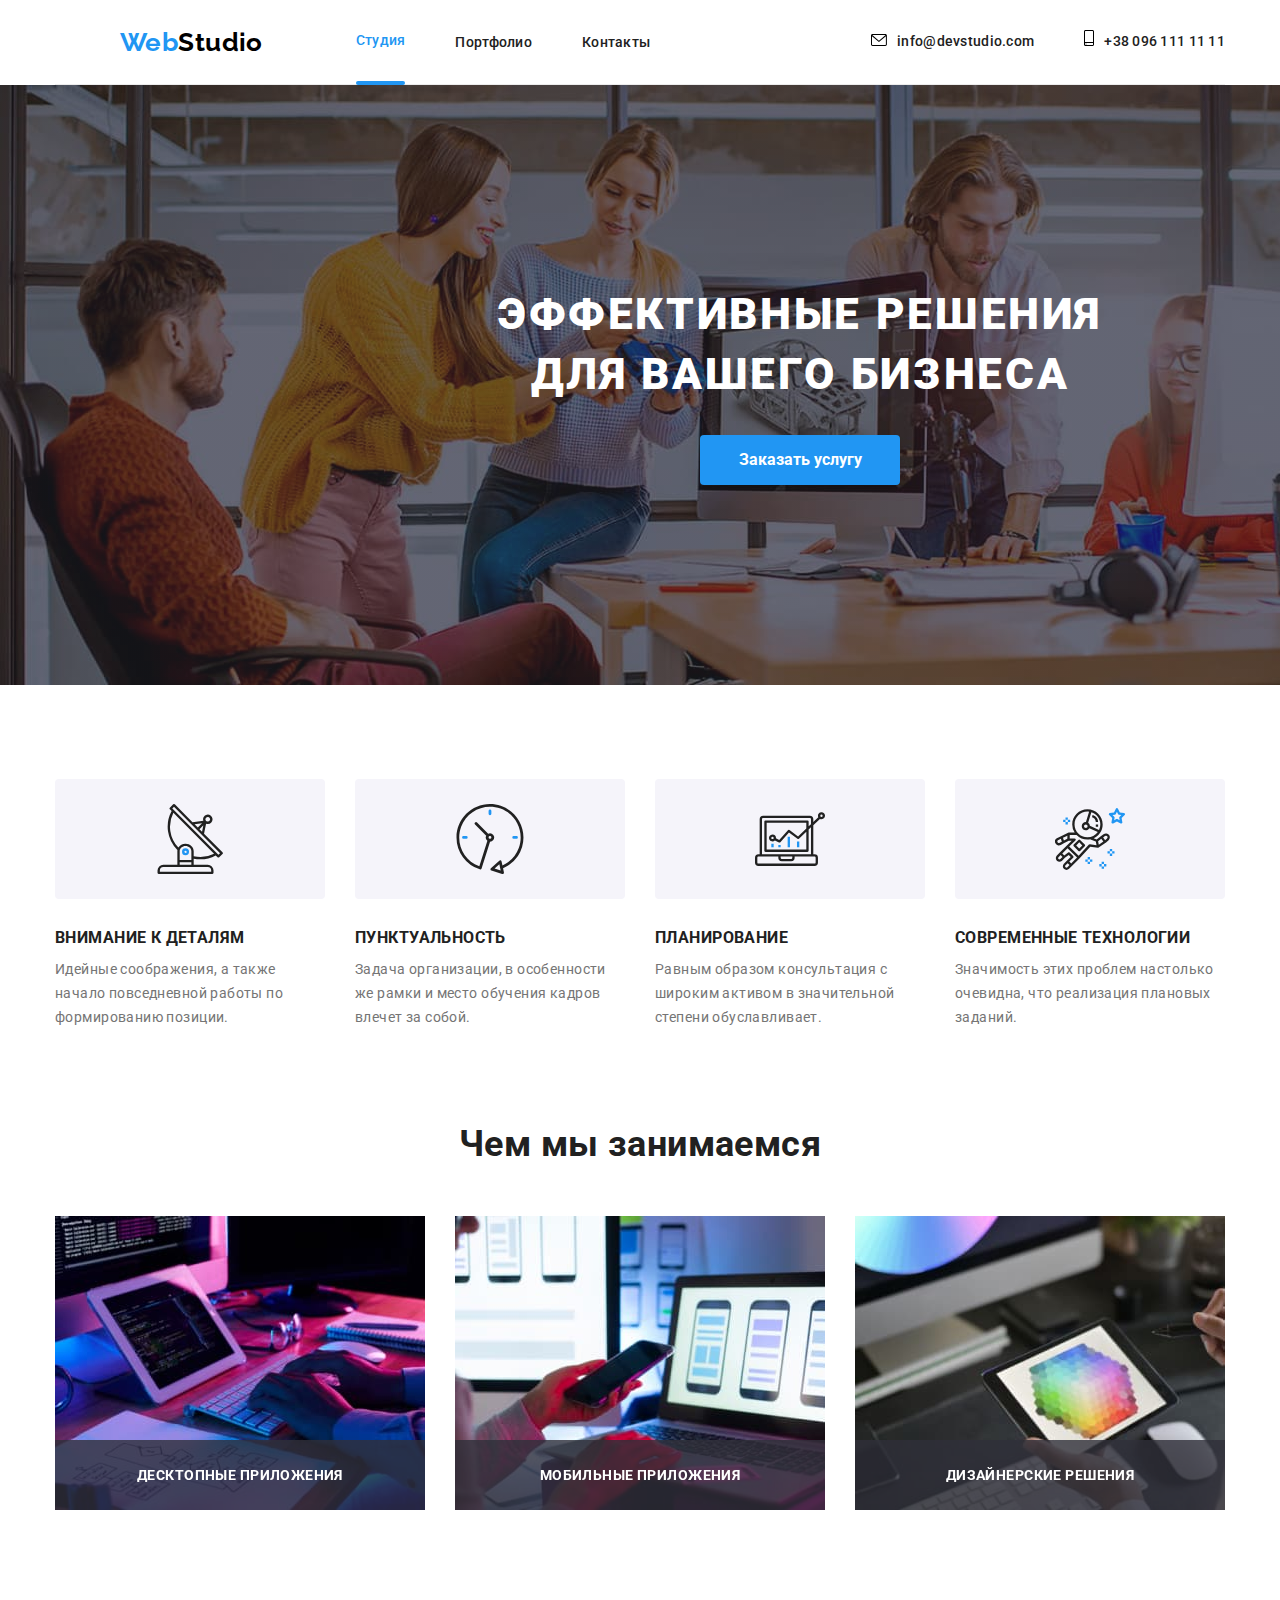
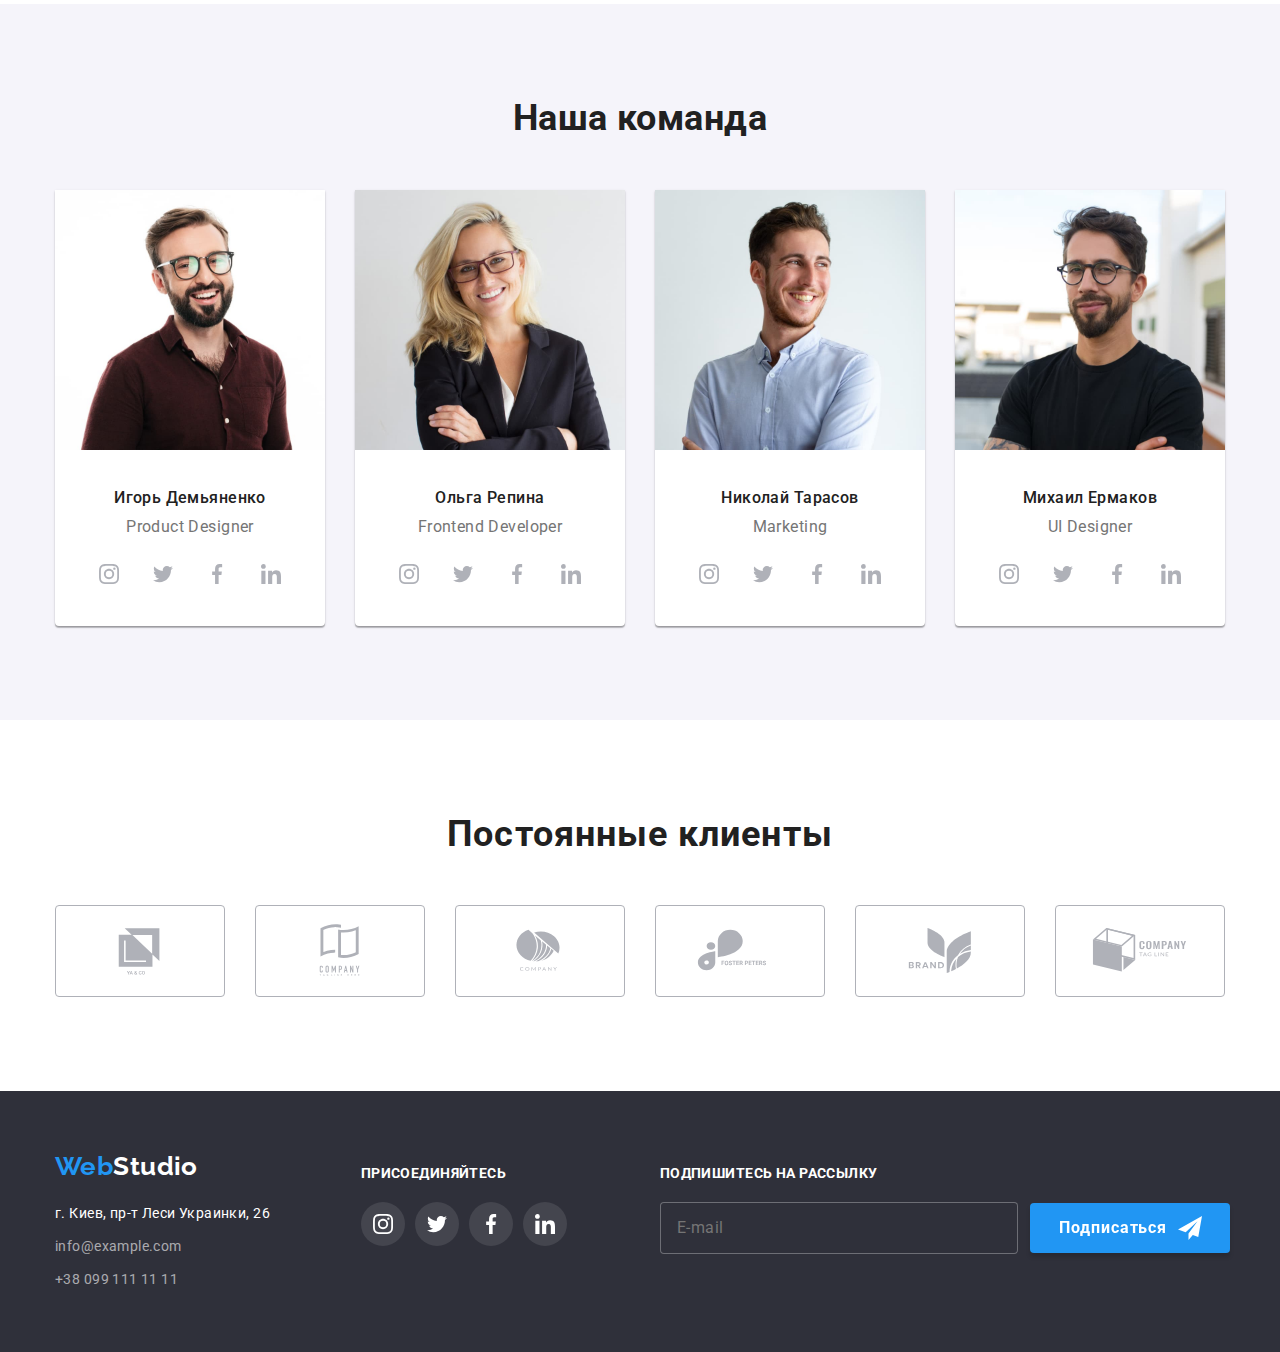
==== index.html @ 34d5913c "add BEM" ====
<!DOCTYPE html>
<html lang="en">
<head>
    <meta charset="UTF-8">
    <meta http-equiv="X-UA-Compatible" content="IE=edge">
    <meta name="viewport" content="width=device-width, initial-scale=1.0">
    <title>Studio</title>
    <link href="https://fonts.googleapis.com/css2?family=Raleway:wght@700&family=Roboto:wght@500;700;900&display=swap"
        rel="stylesheet">
    <link rel="stylesheet" href="./css/modern-normalize.css">
    <link rel="stylesheet" href="./css/styles.css">
</head>
<body class="page">
    <header>
        <div class="container">
            <div class="container__header-box">
                <nav class="container__nav-header">
                    <ul class="container__nav-list list">
                        <li class="container__list-item">
                            <a class="logo link" href="#">
                                <span class="logo__basic-color">Web</span><span class="logo__color-basic-studio">Studio</span></a>
                        </li>
                        <li class="container__list-item ">
                            <a class="link container__nav-link container__nav-link--active" href="./index.html">Студия</a>
                        </li>
                        <li class="container__list-item">
                            <a class="container__nav-link link" href="./portfolio.html">Портфолио</a>
                        </li>
                        <li class="container__list-item">
                            <a class="container__nav-link link" href="#">Контакты</a>
                        </li>
                    </ul>
                </nav>
                <ul class="container__connection-list list">
                    <li class="container__connection-item">
                        <a class="container__connection-link link" href="mailto:info@devstudio.com">
                            <svg width="16" height="12" class="container__icon-mail">
                        <use href="./images/icons.svg#icon-envelope"></use>
                    </svg>info@devstudio.com</a>
                    </li>
                    <li class="container__connection-item"> 
                        <a class="container__connection-link link" href="tel:+380961111111">
                            <svg width="10" height="16" class="container__icon-phone">
                        <use href="./images/icons.svg#icon-smartphone"></use>
                        </svg>+38 096 111 11 11</a>
                    </li>
                </ul>
            </div>
        </div>
    </header>
    <main>
        <div class="container hero-container">
            <h1 class="hero-container__title">Эффективные решения<br>для вашего бизнеса</h1>
            <button class="hero-container__button" type="button" data-modal-open>Заказать услугу</button>
            <div class="hero-container__backdrop hero-container__backdrop--is-hidden" data-modal>
                <div class="modal">
                    <button class="modal__close" data-modal-close>
                        <svg class="modal__icon" width="11" height="11">
                            <use href="./images/icons.svg#icon-close-black"></use>
                        </svg>
                    </button>
                    <p class="modal__title">Оставьте свои данные, мы вам перезвоним</p>
                    <div class="modal-container">
                        <label class="modal-container__field"> Имя
                        <input class="modal-container__form" type="text" name="name">
                         <svg class="modal-container__icon" width="18" height="18">
                            <use href="./images/icons.svg#icon-person-black"></use>
                        </svg>
                    </label>
                    </div>
                    <div class="modal-container">
                        <label class="modal-container__field">Телефон
                        <input class="modal-container__form" type="tel" name="tel">
                        <svg class="modal-container__icon" width="18" height="18">
                            <use href="./images/icons.svg#icon-phone-black"></use>
                        </svg>
                    </label>
                    </div>
                    <div class="modal-container">
                        <label class="modal-container__field">Почта
                        <input class="modal-container__form" type="email" name="mail">
                        <svg class="modal-container__icon" width="18" height="18">
                            <use href="./images/icons.svg#icon-email-black"></use>
                        </svg>
                    </label>
                    </div>
                    <div class="modal-container">
                        <label class="modal-container__field">Комментарии
                        <textarea class="modal-container__comments" name="comments" placeholder="Введите текст"></textarea>
                    </label>
                    </div>
                    <div class="modal-container">
                    <label class="modal-container__field modal-container__checkbox">
                        <input class="modal-container__field--check visually-hidden" type="checkbox" name="checkbox">Соглашаюсь с рассылкой и принимаю<a href="#" class="modal-container__form-link"> Условия договора</a>
                        <span class="modal-container__checkbox-icon"></span>
                    </label>
                    </div>
                    <label>
                        <button class="modal-submit" type="submit">Отправить</button>
                    </label>
                </div> 
            </div>
        </div>
        <section class="instruments section"> 
            <div class="container">
                <h2 hidden>Заголовок</h2>
                <ul class="instruments__list list">
                    <li class="instruments__item instruments-list">
                        <div class="icon-container">
                            <svg width="70" height="70" class="instruments__icon">
                                <use href="./images/icons.svg#icon-antenna"></use>
                            </svg>
                        </div>
                        <h3 class="instruments__title">Внимание к деталям</h3>
                        <p class="instruments__text">Идейные соображения, а также начало повседневной работы по формированию
                            позиции.</p>
                    </li>
                    <li class="instruments__item instruments-list">
                        <div class="icon-container">
                            <svg width="70" height="70" class="instruments__icon">
                                <use href="./images/icons.svg#icon-clock"></use>
                            </svg>
                        </div>
                        <h3 class="instruments__title">Пунктуальность</h3>
                        <p class="instruments__text">Задача организации, в особенности же рамки и место обучения кадров влечет за
                            собой.</p>
                    </li>
                    <li class="instruments__item instruments-list">
                        <div class="icon-container">
                            <svg width="70" height="70" class="instruments__icon">
                                <use href="./images/icons.svg#icon-diagram"></use>
                            </svg>
                        </div>
                        <h3 class="instruments__title">Планирование</h3>
                        <p class="instruments__text">Равным образом консультация с широким активом в значительной степени
                            обуславливает.</p>
                    </li>
                    <li class="instruments__item instruments-list">
                        <div class="icon-container">
                            <svg width="70" height="70" class="instruments__icon">
                                <use href="./images/icons.svg#icon-astronaut"></use>
                            </svg>
                        </div>
                        <h3 class="instruments__title">Современные технологии</h3>
                        <p class="instruments__text">Значимость этих проблем настолько очевидна, что реализация плановых заданий.
                        </p>
                    </li>
                </ul>
            </div>
        </section>
        <section class="section-work section">
            <div class="container">
                <h2 class="work__title">Чем мы занимаемся</h2>
                <ul class="work__list list">
                    <li class="work__item">
                        <div class="work__thumb">
                            <img class="work__list-img" src="./images/img1.jpg" alt="пишем код" width="370">
                            <h3 class="work__title-thumb">Десктопные приложения</h3>
                        </div>
                    </li>
                    <li class="work__item">
                        <div class="work__thumb">
                        <img class="work__list-img" src="./images/img2.jpg" alt="разрабатываем мобильные приложения" width="370">
                        <h3 class="work__title-thumb">Мобильные приложения</h3>
                        </div>
                    </li>
                    <li class="work__item">
                        <div class="work__thumb">
                        <img class="work__list-img" src="./images/img3.jpg" alt="делаем оформление сайтов и мобильных приложений" width="370">
                        <h3 class="work__title-thumb">Дизайнерские решения</h3>
                        </div>
                    </li>
                </ul>
            </div>
        </section>
        <section class="section-team section">
            <div class="container">
                <h2 class="section-team__title">Наша команда</h2>
                <ul class="section-team__list list">
                    <li class="section-team__item">
                        <img src="./images/igor.jpg" alt="Игорь Демьяненко" width="270">
                        <h3 class="section-team__name">Игорь Демьяненко</h3>
                        <p class="section-team__profession">Product Designer</p>
                        <ul class="social-list list">
                           <li class="social-list__link">
                                <a href="#" class="social-list__icon link" aria-label="Instagram">
                                    <svg class="social-list__logo" width="20" height="20"> 
                                        <use href="images/icons.svg#icon-instagram"></use>
                                    </svg>
                                </a>
                            </li>
                           <li class="social-list__link">
                                <a href="#" class="social-list__icon link link" aria-label="Twitter">
                                    <svg class="social-list__logo" width="20" height="20">
                                        <use href="images/icons.svg#icon-twitter"></use>
                                    </svg>
                            </a>
                            </li>
                           <li class="social-list__link">
                                <a href="#" class="social-list__icon link" aria-label="Facebook">
                                    <svg class="social-list__logo" width="20" height="20">
                                        <use href="images/icons.svg#icon-facebook"></use>
                                    </svg>
                                </a>
                            </li>
                           <li class="social-list__link">
                                <a href="#" class="social-list__icon link" aria-label="Linkedin">
                                    <svg class="social-list__logo" width="20" height="20">
                                        <use href="images/icons.svg#icon-linkedin"></use>
                                    </svg>
                                </a>
                            </li>
                       </ul>
                      
                    </li>
                    <li class="section-team__item">
                        <img src="./images/olga.jpg" alt="Ольга Репина" width="270">
                        <h3 class="section-team__name">Ольга Репина</h3>
                        <p class="section-team__profession">Frontend Developer</p>
                        <ul class="social-list list">
                           <li class="social-list__link">
                                <a href="#" class="social-list__icon link" aria-label="Instagram">
                                    <svg class="social-list__logo" width="20" height="20"> 
                                        <use href="images/icons.svg#icon-instagram"></use>
                                    </svg>
                                </a>
                            </li>
                           <li class="social-list__link">
                                <a href="#" class="social-list__icon link" aria-label="Twitter">
                                    <svg class="social-list__logo" width="20" height="20">
                                        <use href="images/icons.svg#icon-twitter"></use>
                                    </svg>
                                </a>
                            </li>
                           <li class="social-list__link">
                                <a href="#" class="social-list__icon link" aria-label="Facebook">
                                    <svg class="social-list__logo" width="20" height="20">
                                        <use href="images/icons.svg#icon-facebook"></use>
                                    </svg>
                                </a>
                            </li>
                           <li class="social-list__link">
                                <a href="#" class="social-list__icon link" aria-label="Linkedin">
                                    <svg class="social-list__logo" width="20" height="20">
                                        <use href="images/icons.svg#icon-linkedin"></use>
                                    </svg>
                                </a>
                            </li>
                       </ul>
                    </li>
                    <li class="section-team__item">
                        <img src="./images/nikolay.jpg" alt="Николай Тарасов" width="270">
                        <h3 class="section-team__name">Николай Тарасов</h3>
                        <p class="section-team__profession">Marketing</p>
                        <ul class="social-list list">
                           <li class="social-list__link">
                                <a href="#" class="social-list__icon link" aria-label="Instagram">
                                    <svg class="social-list__logo" width="20" height="20"> 
                                        <use href="images/icons.svg#icon-instagram"></use>
                                    </svg>
                                </a>
                            </li>
                           <li class="social-list__link">
                                <a href="#" class="social-list__icon link" aria-label="Twitter">
                                    <svg class="social-list__logo" width="20" height="20">
                                        <use href="images/icons.svg#icon-twitter"></use>
                                    </svg>
                                </a>
                            </li>
                           <li class="social-list__link">
                                <a href="#" class="social-list__icon link" aria-label="Facebook">
                                    <svg class="social-list__logo" width="20" height="20">
                                        <use href="images/icons.svg#icon-facebook"></use>
                                    </svg>
                                </a>
                            </li>
                           <li class="social-list__link">
                                <a href="#" class="social-list__icon link" aria-label="Linkedin">
                                    <svg class="social-list__logo" width="20" height="20">
                                        <use href="images/icons.svg#icon-linkedin"></use>
                                    </svg>
                                </a>
                            </li>
                       </ul>
                    </li>
                    <li class="section-team__item">
                        <img src="./images/misha.jpg" alt="Михаил Ермаков" width="270">
                        <h3 class="section-team__name">Михаил Ермаков</h3>
                        <p class="section-team__profession">UI Designer</p>
                        <ul class="social-list list">
                           <li class="social-list__link">
                                <a href="#" class="social-list__icon link" aria-label="Instagram">
                                    <svg class="social-list__logo" width="20" height="20"> 
                                        <use href="images/icons.svg#icon-instagram"></use>
                                    </svg>
                                </a>
                            </li>
                           <li class="social-list__link">
                                <a href="#" class="social-list__icon link" aria-label="Twitter">
                                    <svg class="social-list__logo" width="20" height="20">
                                        <use href="images/icons.svg#icon-twitter"></use>
                                    </svg>
                            </a>
                            </li>
                           <li class="social-list__link">
                                <a href="#" class="social-list__icon link" aria-label="Facebook">
                                    <svg class="social-list__logo" width="20" height="20">
                                        <use href="images/icons.svg#icon-facebook"></use>
                                    </svg>
                                </a>
                            </li>
                           <li class="social-list__link">
                                <a href="#" class="social-list__icon link" aria-label="Linkedin">
                                    <svg class="social-list__logo" width="20" height="20">
                                        <use href="images/icons.svg#icon-linkedin"></use>
                                    </svg>
                                </a>
                            </li>
                       </ul>
                    </li>
                </ul>
            </div>
        </section>
        <section class="section-customers section">
            <div class="container section-customers__centered">
                <h2 class="section-customers__title">Постоянные клиенты</h2>
                <ul class="section-customers__list list">
                    <li class="section-customers__item">
                        <a class="section-customers__link link" href="#">
                            <svg class="section-customers__icon" width ="106" height="60">
                            <use href="./images/icons.svg#icon-yaco"></use>
                        </svg>
                        </a>
                    </li>
                    <li class="section-customers__item">
                        <a class="section-customers__link link" href="#">
                            <svg class="section-customers__icon" width ="106" height="60">
                              <use href="./images/icons.svg#icon-companytagline"></use>
                        </svg>
                        </a>
                    </li>
                    <li class="section-customers__item">
                        <a class="section-customers__link link" href="#">
                            <svg class="section-customers__icon" width ="106" height="60">
                            <use href="./images/icons.svg#icon-company"></use>
                        </svg>
                        </a>
                    </li>
                    <li class="section-customers__item">
                        <a class="section-customers__link link" href="#">
                            <svg class="section-customers__icon" width ="106" height="60">
                             <use href="./images/icons.svg#icon-fosterpeters"></use>
                        </svg>
                        </a>
                    </li>
                    <li class="section-customers__item">
                        <a class="section-customers__link link" href="#">
                            <svg class="section-customers__icon" width ="106" height="60">
                                <use href="./images/icons.svg#icon-brand"></use>
                        </svg>
                        </a>
                    </li>
                    <li class="section-customers__item">
                        <a class="section-customers__link link" href="#">
                            <svg class="section-customers__icon" width ="106" height="60">
                             <use href="./images/icons.svg#icon-tag-line"></use>
                        </svg>
                        </a>
                    </li>
                </ul>
            </div>
        </section>
    </main>
    <!--Подвал-->
     <footer>
        <section class="nav-footer">
            <div class="container nav-footer__container"> 
                <div class="container-adress">
                    <a class="logo logo--change-color" href="#"><span class="logo__basic-color">Web</span><span class="logo__color-basic-studio--inverse">Studio</span></a>
                        <address class="nav-footer__adress">
                            <ul class="nav-footer__list list">
                                <li class="nav-footer__item">
                                    <a class="nav-footer__contacts nav-footer__contacts--white-color link"
                                        href="https://www.google.com.ua/maps/place/%D0%B1%D1%83%D0%BB.+%D0%9B%D0%B5%D1%81%D0%B8+%D0%A3%D0%BA%D1%80%D0%B0%D0%B8%D0%BD%D0%BA%D0%B8,+26,+%D0%9A%D0%B8%D0%B5%D0%B2,+02000/@50.4235356,30.5338797,17z/data=!4m5!3m4!1s0x40d4cf0e033ecbe9:0x57a4dffefec77da0!8m2!3d50.4265807!4d30.5383859?hl=ru"><span class="street">г. Киев, пр-т Леси Украинки, 26</span></a>
                                </li>
                                <li class="nav-footer__item">
                                    <a class="nav-footer__contacts link" href="mailto:info@example.com">info@example.com</a>
                                </li>
                                <li class="nav-footer__item">
                                    <a class="nav-footer__contacts link" href="tel:380991111111">+38 099 111 11 11</a>
                                </li>
                            </ul>
                        </address>
                </div>
                <div class="invitation">
                    <h2 class="invitation__title">Присоединяйтесь</h2>
                    <ul class="invitation__social-list list">
                        <li class="invitation__social-link">
                            <a href="#" class="invitation__icon link" aria-label="Instagram">
                                <svg width="20" height="20">
                                    <use href="./images/icons.svg#icon-instagram"></use>
                                </svg>
                            </a>
                        </li>
                        <li class="invitation__social-link">
                            <a href="#" class="invitation__icon link" aria-label="Twitter">
                                <svg width="20" height="20">
                                    <use href="./images/icons.svg#icon-twitter"></use>
                                </svg>
                            </a>
                        </li>
                        <li class="invitation__social-link">
                            <a href="#" class="invitation__icon link" aria-label="Facebook">
                                <svg width="20" height="20">
                                    <use href="./images/icons.svg#icon-facebook"></use>
                                </svg>
                        </a>
                        </li>
                            <li class="invitation__social-link">
                                <a href="#" class="invitation__icon link" aria-label="Linkedin">
                                <svg width="20" height="20">
                                    <use href="./images/icons.svg#icon-linkedin"></use>
                                </svg>
                            </a>
                        </li>
                    </ul>
                </div>
                <form class="form">
                    <p class="form__title">Подпишитесь на рассылку</p>
                    <div class="form-container">
                    <label class="form__label-box">
                    <input class="form__input"
                     type="email" name="email" placeholder="E-mail"></label>
                    <button type="submit" class="form__submit">Подписаться
                        <svg class="form__icon" width="24" height="24">
                            <use href='./images/send.svg#icon-send'></use>
                        </svg> 
                    </button>
                    </div>
                </form> 
            </div>
        </section>
    </footer>
    <script src="./js/modal.js"></script>
</body>
</html>
---- css/styles.css ----
/* основной цвет текста #212121 */
/* второстепенный цвет текста #757575 */
/* цвет акцент, цвет Web логотипа  #2196F3 */
/* цвет заголовка ГЕРОЯ, цвет адресса в футере и Studio в лого #000000 */

:root {
  --primery-text-color: #212121;
  --secondary-text-color: #757575;
  --accent-color: #2196f3;
  --primery-bg-color: #ffffff;
  --secondary-bg-color: #2f303a;
  --third-bg-color: #e5e5e5;
  --color-address-studio: #000000;
  --color-button: #ffffff;
  --color-hero: #ffffff;
  --buttom-bg-color-potfolio: #f5f4fa;
  --bg-card-portfolio: #ffffff;
  --color-icon: #AFB1B8;
  --cubic: cubic-bezier(0.4, 0, 0.2, 1);
  --time-transition: 250ms
}
.page {
  color: var(--primery-text-color);
  background-color: var(--primery-bg-color);
  font-family: roboto, sans-serif;
  letter-spacing: 0.03em;
  font-size: 14px;
  line-height: 1.714;
}
.container {
  width: 1200px;
  padding-right: 15px;
  padding-left: 15px;
  margin: 0 auto;
}

.link {
  text-decoration: none;
}

h1,
h2,
h3,
h4,
h5,
h6,
ul {
  margin-top: 0;
  margin-bottom: 0;
}

.section {
  padding-top: 94px;
  padding-bottom: 94px;
}

.list {
  display: flex;
  padding: 0;
  list-style: none;
}
/* background color pages */
.instruments,
.work,
.example-work {
  background: var(--primery-bg-color);
}

/* header */

.logo {
  display: flex;
  margin-right: 93px;
  font-family: Raleway, sans-serif;
  font-weight: 700;
  font-size: 26px;
  line-height: 1.192;
  text-decoration: none;
}

.logo__basic-color {
  color: var(--accent-color);
}

.logo__color-basic-studio {
  color: #000000;
}

.container__header-box {
  display: flex;
  align-items: center;
  justify-content: space-between;
  border-bottom: 1px solid #ECECEC;
}

.container__nav-header {
  display: flex;
  align-items: center;
  justify-content: center;
  padding-left: 15px;
  margin-top: 0; 
  margin-bottom: 0;
 }

 .container__nav-list {
   display: flex;
   align-items: center;
   justify-content: center;
 }

.container__nav-link {
  display: block;
  margin-top: 32px;
  margin-bottom: 32px;
}

.container__connection-list {
  display: flex;
  align-items: center;
  justify-content: center;
  padding-left: 0;
}

.container__list-item:not(:nth-child(2)),
.container__connection-item:not(:nth-child(1)) {
  margin-left: 50px;
}

/*Бегунок под названием страницы */
.container__nav-link--active::after {
  content: "";
  display: block;
  position: relative;
  width: 100%;
  height: 4px;
  top: 33px;
  background-color: var(--accent-color);
  border-radius: 2px;
}

/* css-transition */
.container__nav-link,
.container__connection-link {
  transition: color var(--time-transition) var(--cubic);
}

.container__nav-link:hover,
.container__nav-link:focus,
.container__connection-link:hover,
.container__connection-link:focus {
  color: var(--accent-color);
}

.container__connection-link:hover .container__icon-mail,
.container__connection-link:focus .container__icon-mail {
  fill: var(--accent-color);
}

.container__connection-link:hover .container__icon-phone,
.container__connection-link:focus .container__icon-phone {
  fill: var(--accent-color);
}

.container__nav-link,
.container__connection-link {
  color: inherit;
  font-weight: 500;
  line-height: 1.143;
  letter-spacing: 0.02em;
}

.container__nav-link--active {
  color: var(--accent-color);
}

.container__icon-mail,
.container__icon-phone {
  margin-right: 10px;
  transition: fill var(--time-transition) var(--cubic);
}
/* main */
 
.hero-container {
  background-color: #C4C4C4;
  background-image: linear-gradient(rgba(47, 48, 58, 0.4), rgba(47, 48, 58, 0.4)),
  url(../images/bg-hero.jpg);
  background-size: cover;
  width: 1600px;
  height: 600px;
  text-align: center;
  padding-top: 200px;
  padding-bottom: 200px;
}
.hero-container__title {
  margin-bottom: 30px;
  color: var(--color-hero);
  font-weight: 900;
  font-size: 44px;
  line-height: 1.36;
  letter-spacing: 0.06em;
  text-transform: uppercase;
}
.hero-container__button,
.modal-submit {
  background-color: var(--accent-color);
  color: var(--color-button);
  width: 200px;
  margin-bottom: 0px;
  padding: 10px 32px;
  cursor: pointer;
  font-weight: 700;
  font-size: 16px;
  line-height: 1.875;
  box-shadow: 0px 4px 4px rgba(0, 0, 0, 0.15);
  border-radius: 4px;
  border: none;
}

/* Modal */
.hero-container__backdrop {
  position: fixed;
  top: 0;
  left: 0;
  width: 100%;
  height: 100%;
  background-color: rgba(0, 0, 0, 0.2);
  opacity: 1;
  transition: opacity var(--time-transition) var(--cubic);
}

.hero-container__backdrop--is-hidden {
  opacity: 0;
  pointer-events: none;
}

.modal {
  position: absolute;
  top: 50%;
  left: 50%;
  transform: translate(-50%, -50%) scale(1);
  transition: transform var(--time-transition) var(--cubic);
  width: 528px;
  height: 581px;
  padding: 40px 40px;
  background-color: #fff;
  box-shadow: 0px 1px 3px rgba(0, 0, 0, 0.12),
    0px 1px 1px rgba(0, 0, 0, 0.14),
    0px 2px 1px rgba(0, 0, 0, 0.2);
  border-radius: 4px;
}

.hero-container__backdrop--is-hidden .modal {
  transform: translate(-50%, -50%) scale(0.5);
}
 
.modal__close {
  position: absolute;
  top: 8px;
  right: 8px;
  width: 30px;
  height: 30px;
  background: #FFFFFF;
  border: 1px solid rgba(0, 0, 0, 0.1);
  box-sizing: border-box;
  border-radius: 50%;
}
.modal__icon {
  position: absolute;
  width: 50%;
  height:50%;
  transform: translate(-50%, -50%);
  fill: #000000;
  cursor: pointer;
}

/* activity modal */
.modal__title {
  font-weight: bold;
  font-size: 20px;
  line-height: 1.15;
  margin: 0 0 12px 0;
}

.modal-container {
  position: relative;
}

.modal-container__field {
  display: block;
  text-align: start;
  font-size: 12px;
  line-height: 14px;
  letter-spacing: 0.01em;
  color: var(--secondary-text-color);
  margin-bottom: 10px;
}

.modal-container__form,
.modal-container__comments {
  width: 100%;
  height: 40px;
  border: 1px solid rgba(164, 148, 148, 0.2);
  border-radius: 4px;
  margin-top: 4px;
  padding-left: 42px;
  outline: none;
  transition: border var(--time-transition) var(--cubic);
}

.modal-container__comments {
  width: 448px;
  height: 120px;
  padding: 12px 16px;
  margin-bottom: 20px;
  resize: none;
}

.modal-container__checkbox {
  margin: 0 auto;
  position: relative;
  display: flex;
  align-items: center;
  justify-content: center;
  font-size: 14px;
  line-height: 1.71;
  color: var(--secondary-text-color);
  padding-left: 20px;
  margin-bottom: 30px;
}

.modal-container__form-link {
  color: var(--accent-color);
  margin-left: 5px;
}

.modal-submit {
  margin-bottom: 40px
}

.modal-container:focus-within .modal-container__icon {
  fill: var(--accent-color);
}

.modal-container:focus-within .modal-container__form,
.modal-container:focus-within .modal-container__comments {
  border: 1px solid #2196F3;
  border-radius: 4px;
}

.modal-container__icon {
  position: absolute;
  top: 50%;
  left: 12px;
  fill: var(--primery-text-color);
  transition: fill var(--time-transition) var(--cubic);
}

.modal-container__checkbox-icon {
  position: absolute;
  left: 10px;
  width: 16px;
  height: 15px;
  background: #FFFFFF;
  border: 2px solid var(--primery-text-color);
  box-shadow: 0px 1px 3px rgba(0, 0, 0, 0.12),
  0px 1px 1px rgba(0, 0, 0, 0.14),
  0px 2px 1px rgba(0, 0, 0, 0.2);
  border-radius: 4px;
  transition: background-color var(--cubic) var(--time-transition),
  border-color var(--cubic) var(--time-transition),
  background-clip var(--cubic) var(--time-transition);
}

.visually-hidden {
  position: absolute;
  width: 1px;
  height: 1px;
  margin: -1px;
  padding: 0;
  overflow: hidden;
  border: 0;
  clip: rect(0 0 0 0)
}

.modal-container__field--check:checked~.modal-container__checkbox-icon {
  background-image: url(../images/iconcheck.svg);
  background-size: contain;
  background-repeat: no-repeat;
  background-position: center ;
  background-color: var(--accent-color);
  border-color: var(--accent-color);
  background-clip: border-box;
}

/* end modal */

/* container-instruments */

.instruments__list {
   margin-bottom: 0;
   text-align: start;
}
.icon-container {
  display: flex;
  justify-content: center;
  align-items: center;
  width: 270px;
  height: 120px;
  background-color: #F5F4FA;
  border-radius: 4px;
  margin-bottom: 30px;
}
.instruments__icon {
  display: inline-block;
  
}
.instruments__title {
  margin-bottom: 10px;
  color: var(--primery-text-color);
  font-weight: 700;
  line-height: 1.143;
  text-transform: uppercase;
}

.instruments__text {
  color: var(--secondary-text-color);
  font-weight: normal;
  margin-top: 0;
  margin-bottom: 0;
}
/* work-section-thumb */

.work__thumb {
  position: relative;
}

.work__list-img {
  display: block;
}

.work__title-thumb {
  position: absolute;
  bottom: 0px;
  left: 0;
  width: 370px;
  height: 70px;
  padding: 27px 0 27px 0;
  background: rgba(47, 48, 58, 0.8);
  font-weight: bold;
  font-size: 14px;
  line-height: 1.142;
  text-align: center;
  letter-spacing: 0.03em;
  text-transform: uppercase;
  color: #ffffff;
}

.section-work {
  padding-top: 0;
}

.work__title,
.section-team__title {
  margin-bottom: 50px;
}

.work__list {
  display: flex;
  align-items: center;
}

.work__item:not(:first-child) {
  margin-left: 30px;
}

.section-team__item:not(:first-child) {
  margin-left: 30px;
}

.instruments__item:not(:first-child) {
  margin-left: 30px;
}
.section-team {
  background: #f5f4fa;
}
.section-team__item {
  background-color:var(--primery-bg-color);
  box-shadow: 0px 1px 3px rgba(0, 0, 0, 0.12),
  0px 1px 1px rgba(0, 0, 0, 0.14),
  0px 2px 1px rgba(0, 0, 0, 0.2);
  border-radius: 0px 0px 4px 4px;
}
.section-team__title,
.work__title {
  font-weight: 700;
  font-size: 36px;
  line-height: 1.166;
  text-align: center;
}

.section-team__name {
  margin-top: 30px;
  font-weight: 500;
  font-size: 16px;
  line-height: 1.187;
  text-align: center;
  margin-bottom: 10px;
}

.section-team__profession {
  color: var(--secondary-text-color);
  font-weight: normal;
  font-size: 16px;
  line-height: 1.187;
  text-align: center;
  margin-bottom: 16px;
  margin-top: 0 ;
}
/* icons section team */
.social-list {
  display: flex;
  justify-content: center;
  align-items: center;
}
.social-list__link {
  width: 44px;
  height: 44px;
  border-radius: 50%;
  margin-bottom: 30px;
}
.social-list__link:not(:last-child) {
  margin-right: 10px;
}
.social-list__icon {
  display: flex;
  justify-content: center;
  align-items: center;
  border-radius: 50%;
  margin-bottom: 30px;  
  width: 100%;
  height: 100%;
  color: var(--color-icon);
  transition: background-color var(--time-transition) var(--cubic);
}
.social-list__icon:hover,
.social-list__icon:focus {
  background-color: var(--accent-color);
}

.social-list__logo {
  background-position: center;
  fill: currentColor;
  transition: fill var(--time-transition) var(--cubic);
}

.social-list__icon:hover .social-list__logo,
.social-list__icon:focus .social-list__logo {
  fill: #fff;
}

/* Section customers */
.section-customers__centered {
  text-align: center;
}

.section-customers__title {
  margin-bottom: 50px;
  font-weight: bold;
  font-size: 36px;
  line-height: 1.16;
  text-align: center;
  letter-spacing: 0.03em;
  color: var(--primery-text-color);
}

.section-customers__item {
  display: flex;
  border: 1px solid #AFB1B8;
  border-radius: 4px;
  width: 170px;
  height: 92px;
  transition: border-color var(--time-transition) var(--cubic);
}
.section-customers__item:not(:last-child) {
  margin-right: 30px;
}
.section-customers__link {
  display: flex;
  width: 100%;
  height: 100%;
  align-items: center;
  justify-content: center;
  color: var(--color-icon)
}
.section-customers__link svg {
  fill: currentColor;
  transition: fill var(--time-transition) var(--cubic);
}

.section-customers__item:hover,
.section-customers__item:focus {
  border-color: var(--accent-color);
}

.section-customers__link:hover .section-customers__icon,
.section-customers__link:focus .section-customers__icon {
  fill: var(--accent-color);
}

/* Portfolio */
.examples-work__list {
  justify-content: center;
  padding-top: 94px;
  padding-bottom: 50px;
}

.examples-work__item:not(:first-child) {
  margin-left: 30px;
}

.examples-work__button {
  color: var(--primery-text-color);
  background-color: var(--buttom-bg-color-potfolio);
  font-weight: 500;
  font-size: 16px;
  line-height: 1.62;
  text-align: center;
  cursor: pointer;
  border: none;
  border-radius: 4px;
  padding: 6px 22px;
  transition: background-color var(--time-transition) var(--cubic),
  color var(--time-transition) var(--cubic),
  box-shadow var(--time-transition) var(--cubic);
}
.examples-work__button:hover,
.examples-work__button:focus {
  background-color: var(--accent-color);
  color: var(--color-button);
  box-shadow: 0px 3px 1px rgba(0, 0, 0, 0.1),
  0px 1px 2px rgba(0, 0, 0, 0.08),
  0px 2px 2px rgba(0, 0, 0, 0.12);
}
.container-works__link {
  display: block;
  text-decoration: none;
  color: var(--primery-text-color);
  transition: box-shadow var(--time-transition) var(--cubic);
}
.container-works__list {
  flex-wrap: wrap;
  padding-bottom: 94px;
}
.container-works__item {
  box-sizing: border-box;
}
.container-works__link:hover {
  box-shadow: 0px 1px 1px rgba(0, 0, 0, 0.12),
  0px 4px 4px rgba(0, 0, 0, 0.06),
  1px 4px 6px rgba(0, 0, 0, 0.16);
}
.card-thumb__meta {
  border: 1px solid #EEEEEE;
  padding: 20px 24px;
  box-shadow: 0px 1px 1px rgba(0, 0, 0, 0.12),
  0;
}
/* Info-section-card */
.card-thumb {
  position: relative;
  overflow: hidden;
}

.card-thumb__info-text {
  margin: 0 0;
}

.card-thumb__overlay {
  position: absolute;
  top: 0;
  left: 0;
  width: 100%;
  height: 100%;
  padding: 63px 24px 63px 24px;
  font-size: 18px;
  line-height: 1.56;
  letter-spacing: 0.03em;
  color: #FFFFFF;
  opacity: 0;
  background-color:rgba(33, 150, 243, 0.9);
  transform: translateY(100%);
  transition: opacity var(--time-transition) var(--cubic),
  transform var(--time-transition) var(--cubic);
}

.container-works__link:hover .card-thumb__overlay,
.container-works__link:focus .card-thumb__overlay {
  opacity: 1;
  transform: translateY(0);
}

.card-thumb__name {
  font-weight: 700;
  font-size: 18px;
  line-height: 2;
  letter-spacing: 0.06em;
  margin-bottom: 4px;
}
.container-works__item:not(:nth-child(3n)) {
  background-color: var(--bg-card-portfolio);
  margin-right: 30px;
}
.card-thumb__img {
  display: block;
  max-width: 370px;
}
.container-works__item:not(:nth-last-child(-n+3)) {
  margin-bottom: 30px;
}
.card-thumb__category {
  color: var(--secondary-text-color);
  font-size: 16px;
  line-height: 1.87;
  letter-spacing: 0.03em;
  margin-bottom: 0;
  margin-top: 0;
}

/* Footer */
.logo--change-color {
  display: inline-block;
  margin-bottom: 20px;
}

.logo__color-basic-studio--inverse {
  color: #ffffff;
}

.nav-footer__contacts {
  color: rgba(255, 255, 255, 0.6);
  font-style: normal;
  font-weight: 400;
}

.nav-footer__adress {
  display: block;
}

.nav-footer {
  background-color: var(--secondary-bg-color);
  padding-bottom: 60px;
  padding-top: 60px;
}

.nav-footer__container {
  display: flex;
}

.container-adress {
  margin-right: 70px;
}

.invitation,
.form {
  margin-top: 15px;
}

.nav-footer__list {
  display: block;
  margin-left: 0;
}

.nav-footer__contacts {
  color: #ffffff99;
  transition: color 250ms cubic-bezier(0.4, 0, 0.2, 1);
}

.nav-footer__contacts--white-color {
  color: #ffffff;
}

.nav-footer__item:not(:first-child) {
  margin-left: 0;
  margin-top: 9px;
}

.nav-footer__contacts:hover,
.nav-footer__contacts:focus {
  color: var(--accent-color);
}

/* Invitation-footer */
.invitation__title,
.form__title {
  font-size: 14px;
  letter-spacing: 0.03em;
  font-weight: 700;
  line-height: 1.14;
  text-transform: uppercase;
  color: #FFFFFF;
}

.invitation__social-link {
  display: flex;
  width: 44px;
  height: 44px;  
}

.invitation__social-link:not(:last-child) {
  margin-right: 10px;
}

.invitation__social-list {
  margin-top: 20px;
}

.invitation__icon {
  display: flex;
  width: 100%;
  height: 100%;
  justify-content: center;
  align-items: center;
  border-radius: 50%;
  background-color: rgba(255, 255, 255, 0.1);
  fill: #ffffff;
  transition: background-color var(--time-transition) var(--cubic);
}
.invitation__icon:hover,
.invitation__icon:focus {
  background-color: var(--accent-color);
}

/* Style Form */
.form {
  margin-left: 93px;
}
.form-container {
  display: flex;
  align-items: center;
  margin-top: 20px;
}
.form__title {
  margin: 0;
}
.form__submit {
  position: relative;
  display: flex;
  width: 200px;
  font-weight: 700;
  font-size: 16px;
  line-height: 1.87;
  letter-spacing: 0.06em;
  padding: 10px 62px 10px 29px;
  background: var(--accent-color);
  box-shadow: 0px 4px 4px rgba(0, 0, 0, 0.15);
  border: none;
  border-radius: 4px;
  cursor: pointer;
  color: #FFFFFF;
}
.form__input {
  width: 358px;
  border: 1px solid rgba(255, 255, 255, 0.3);
  box-sizing: border-box;
  border-radius: 4px;
  padding: 15px 0 15px 16px;
  background: #2F303A;
  font-size: 16px;
  line-height: 1.25;
  letter-spacing: 0.03em;
  color: rgba(255, 255, 255, 0.6);
  margin-right: 12px;
}
.form__icon {
  display: block;
  position: absolute;
  top: 13px;
  right: 28px;
  fill : #ffffff;
}
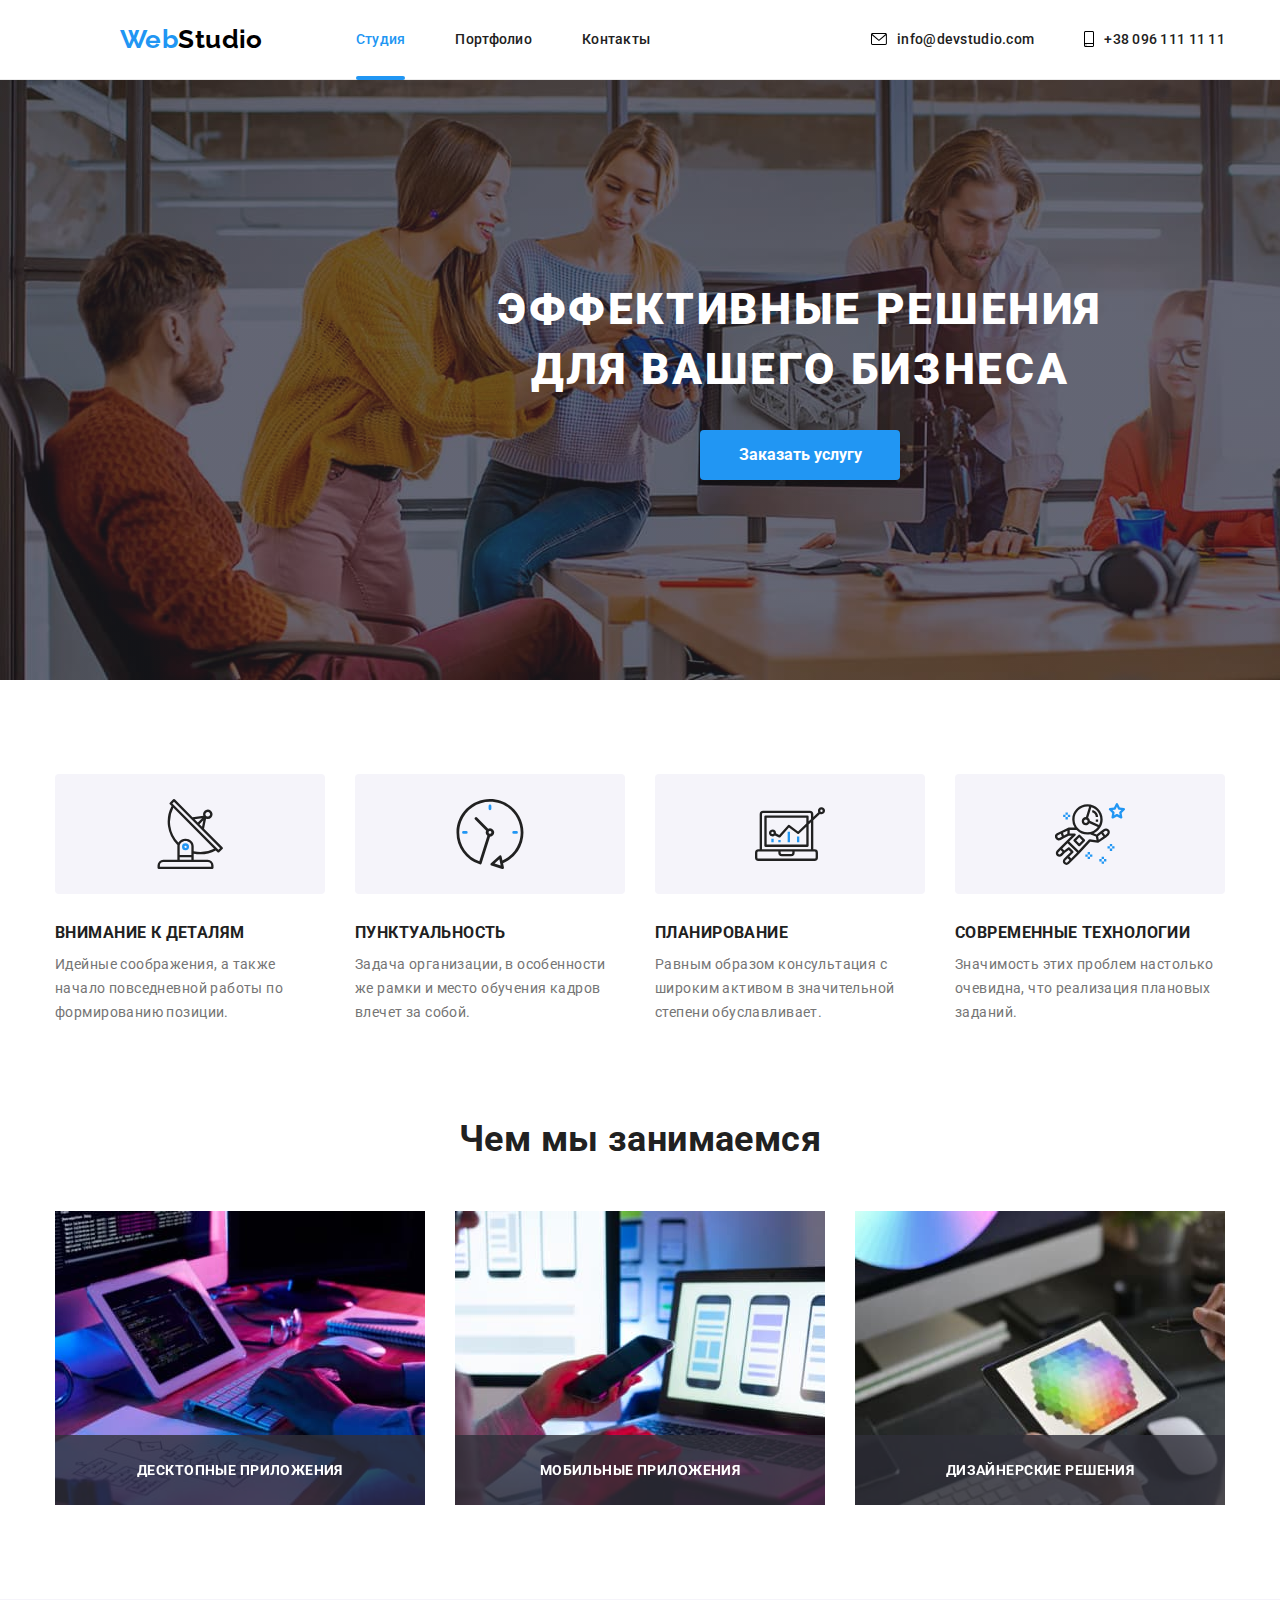
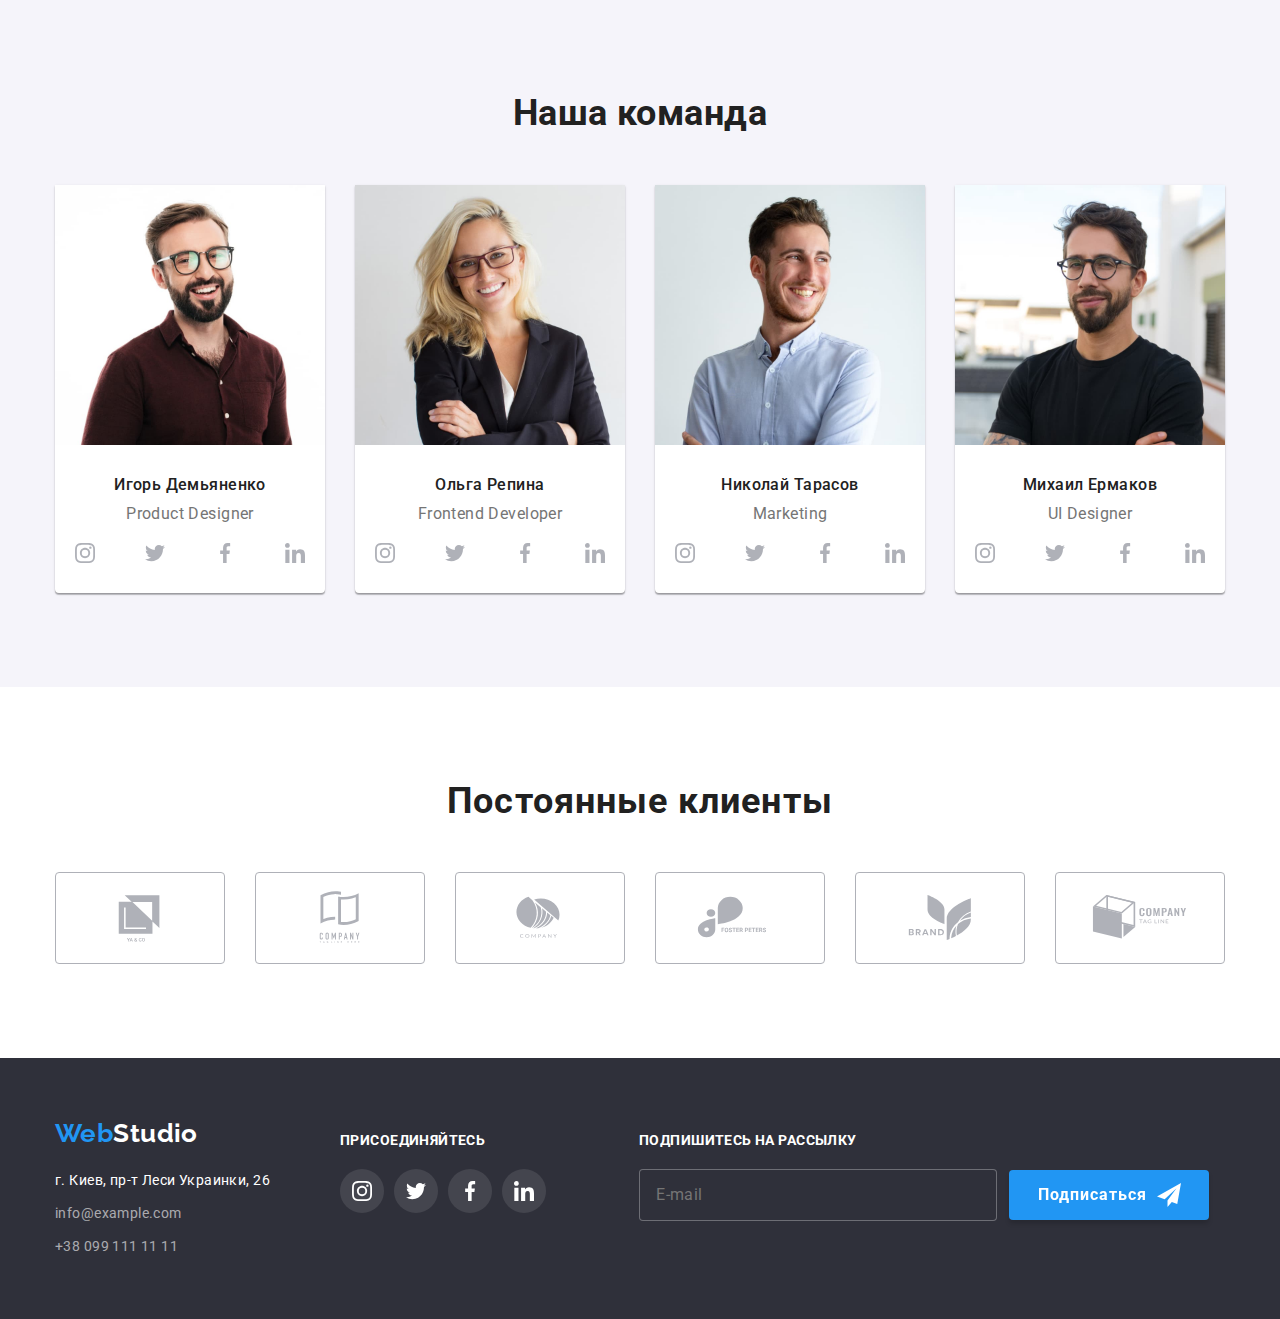
==== commit 6ccd7400: "add sass  header, footer, portfolio page" ====
--- a/index.html
+++ b/index.html
@@ -5,42 +5,39 @@
     <meta http-equiv="X-UA-Compatible" content="IE=edge">
     <meta name="viewport" content="width=device-width, initial-scale=1.0">
     <title>Studio</title>
-    <link href="https://fonts.googleapis.com/css2?family=Raleway:wght@700&family=Roboto:wght@500;700;900&display=swap"
-        rel="stylesheet">
-    <link rel="stylesheet" href="./css/modern-normalize.css">
-    <link rel="stylesheet" href="./css/styles.css">
+    <link rel="stylesheet" href="./css/main.min.css">
 </head>
 <body class="page">
-    <header>
+    <header class="header">
         <div class="container">
-            <div class="container__header-box">
-                <nav class="container__nav-header">
-                    <ul class="container__nav-list list">
-                        <li class="container__list-item">
+            <div class="header-box">
+                <nav class="nav-header">
+                    <ul class="nav-header__list list">
+                        <li class="nav-header__item">
                             <a class="logo link" href="#">
                                 <span class="logo__basic-color">Web</span><span class="logo__color-basic-studio">Studio</span></a>
                         </li>
-                        <li class="container__list-item ">
-                            <a class="link container__nav-link container__nav-link--active" href="./index.html">Студия</a>
-                        </li>
-                        <li class="container__list-item">
-                            <a class="container__nav-link link" href="./portfolio.html">Портфолио</a>
-                        </li>
-                        <li class="container__list-item">
-                            <a class="container__nav-link link" href="#">Контакты</a>
+                        <li class="nav-header__item ">
+                            <a class="link nav-header__link nav-header__link--active" href="./index.html">Студия</a>
+                        </li>
+                        <li class="nav-header__item">
+                            <a class="nav-header__link link" href="./portfolio.html">Портфолио</a>
+                        </li>
+                        <li class="nav-header__item">
+                            <a class="nav-header__link link" href="#">Контакты</a>
                         </li>
                     </ul>
                 </nav>
-                <ul class="container__connection-list list">
-                    <li class="container__connection-item">
-                        <a class="container__connection-link link" href="mailto:info@devstudio.com">
-                            <svg width="16" height="12" class="container__icon-mail">
+                <ul class="connection-list list">
+                    <li class="connection-list__item">
+                        <a class="connection-list__link link" href="mailto:info@devstudio.com">
+                            <svg width="16" height="12" class="connection-list__icon-mail">
                         <use href="./images/icons.svg#icon-envelope"></use>
                     </svg>info@devstudio.com</a>
                     </li>
-                    <li class="container__connection-item"> 
-                        <a class="container__connection-link link" href="tel:+380961111111">
-                            <svg width="10" height="16" class="container__icon-phone">
+                    <li class="connection-list__item"> 
+                        <a class="connection-list__link link" href="tel:+380961111111">
+                            <svg width="10" height="16" class="connection-list__icon-phone">
                         <use href="./images/icons.svg#icon-smartphone"></use>
                         </svg>+38 096 111 11 11</a>
                     </li>
@@ -105,7 +102,7 @@
             <div class="container">
                 <h2 hidden>Заголовок</h2>
                 <ul class="instruments__list list">
-                    <li class="instruments__item instruments-list">
+                    <li class="instruments__item">
                         <div class="icon-container">
                             <svg width="70" height="70" class="instruments__icon">
                                 <use href="./images/icons.svg#icon-antenna"></use>
@@ -178,7 +175,7 @@
                 <h2 class="section-team__title">Наша команда</h2>
                 <ul class="section-team__list list">
                     <li class="section-team__item">
-                        <img src="./images/igor.jpg" alt="Игорь Демьяненко" width="270">
+                        <img class="section-team__foto" src="./images/igor.jpg" alt="Игорь Демьяненко" width="270">
                         <h3 class="section-team__name">Игорь Демьяненко</h3>
                         <p class="section-team__profession">Product Designer</p>
                         <ul class="social-list list">
@@ -214,7 +211,7 @@
                       
                     </li>
                     <li class="section-team__item">
-                        <img src="./images/olga.jpg" alt="Ольга Репина" width="270">
+                        <img class="section-team__foto" src="./images/olga.jpg" alt="Ольга Репина" width="270">
                         <h3 class="section-team__name">Ольга Репина</h3>
                         <p class="section-team__profession">Frontend Developer</p>
                         <ul class="social-list list">
@@ -249,7 +246,7 @@
                        </ul>
                     </li>
                     <li class="section-team__item">
-                        <img src="./images/nikolay.jpg" alt="Николай Тарасов" width="270">
+                        <img class="section-team__foto" src="./images/nikolay.jpg" alt="Николай Тарасов" width="270">
                         <h3 class="section-team__name">Николай Тарасов</h3>
                         <p class="section-team__profession">Marketing</p>
                         <ul class="social-list list">
@@ -284,7 +281,7 @@
                        </ul>
                     </li>
                     <li class="section-team__item">
-                        <img src="./images/misha.jpg" alt="Михаил Ермаков" width="270">
+                        <img class="section-team__foto" src="./images/misha.jpg" alt="Михаил Ермаков" width="270">
                         <h3 class="section-team__name">Михаил Ермаков</h3>
                         <p class="section-team__profession">UI Designer</p>
                         <ul class="social-list list">
@@ -377,47 +374,47 @@
             <div class="container nav-footer__container"> 
                 <div class="container-adress">
                     <a class="logo logo--change-color" href="#"><span class="logo__basic-color">Web</span><span class="logo__color-basic-studio--inverse">Studio</span></a>
-                        <address class="nav-footer__adress">
-                            <ul class="nav-footer__list list">
-                                <li class="nav-footer__item">
-                                    <a class="nav-footer__contacts nav-footer__contacts--white-color link"
+                        <address class="address">
+                            <ul class="address-list list">
+                                <li class="address-list__item">
+                                    <a class="address-list__contacts address-list__contacts--white-color link"
                                         href="https://www.google.com.ua/maps/place/%D0%B1%D1%83%D0%BB.+%D0%9B%D0%B5%D1%81%D0%B8+%D0%A3%D0%BA%D1%80%D0%B0%D0%B8%D0%BD%D0%BA%D0%B8,+26,+%D0%9A%D0%B8%D0%B5%D0%B2,+02000/@50.4235356,30.5338797,17z/data=!4m5!3m4!1s0x40d4cf0e033ecbe9:0x57a4dffefec77da0!8m2!3d50.4265807!4d30.5383859?hl=ru"><span class="street">г. Киев, пр-т Леси Украинки, 26</span></a>
                                 </li>
-                                <li class="nav-footer__item">
-                                    <a class="nav-footer__contacts link" href="mailto:info@example.com">info@example.com</a>
+                                <li class="address-list__item">
+                                    <a class="address-list__contacts link" href="mailto:info@example.com">info@example.com</a>
                                 </li>
-                                <li class="nav-footer__item">
-                                    <a class="nav-footer__contacts link" href="tel:380991111111">+38 099 111 11 11</a>
+                                <li class="address-list__item">
+                                    <a class="address-list__contacts link" href="tel:380991111111">+38 099 111 11 11</a>
                                 </li>
                             </ul>
                         </address>
                 </div>
                 <div class="invitation">
                     <h2 class="invitation__title">Присоединяйтесь</h2>
-                    <ul class="invitation__social-list list">
-                        <li class="invitation__social-link">
-                            <a href="#" class="invitation__icon link" aria-label="Instagram">
+                    <ul class="social-list list">
+                        <li class="social-list__item">
+                            <a href="#" class="social-list__link link" aria-label="Instagram">
                                 <svg width="20" height="20">
                                     <use href="./images/icons.svg#icon-instagram"></use>
                                 </svg>
                             </a>
                         </li>
-                        <li class="invitation__social-link">
-                            <a href="#" class="invitation__icon link" aria-label="Twitter">
+                        <li class="social-list__item">
+                            <a href="#" class="social-list__link link" aria-label="Twitter">
                                 <svg width="20" height="20">
                                     <use href="./images/icons.svg#icon-twitter"></use>
                                 </svg>
                             </a>
                         </li>
-                        <li class="invitation__social-link">
-                            <a href="#" class="invitation__icon link" aria-label="Facebook">
+                        <li class="social-list__item">
+                            <a href="#" class="social-list__link link" aria-label="Facebook">
                                 <svg width="20" height="20">
                                     <use href="./images/icons.svg#icon-facebook"></use>
                                 </svg>
                         </a>
                         </li>
-                            <li class="invitation__social-link">
-                                <a href="#" class="invitation__icon link" aria-label="Linkedin">
+                            <li class="social-list__item">
+                                <a href="#" class="social-list__link link" aria-label="Linkedin">
                                 <svg width="20" height="20">
                                     <use href="./images/icons.svg#icon-linkedin"></use>
                                 </svg>
@@ -437,7 +434,7 @@
                         </svg> 
                     </button>
                     </div>
-                </form> 
+                </form>    
             </div>
         </section>
     </footer>
--- a/css/main.min.css
+++ b/css/main.min.css
@@ -0,0 +1,8 @@
+@import url("https://fonts.googleapis.com/css2?family=Raleway:wght@700&family=Roboto+Slab:wght@400;500;600;700;900&family=Roboto:wght@500;700;900&display=swap");:root{--primery-text-color: #212121;--secondary-text-color: #757575;--accent-color: #2196f3;--primery-bg-color: #ffffff;--secondary-bg-color: #2f303a;--third-bg-color: #e5e5e5;--color-address-studio: #000000;--color-button: #ffffff;--color-hero: #ffffff;--buttom-bg-color-potfolio: #f5f4fa;--bg-card-portfolio: #ffffff;--color-icon: #AFB1B8;--cubic: cubic-bezier(0.4, 0, 0.2, 1);--time-transition: 250ms
+}/*! modern-normalize v1.1.0 | MIT License | https://github.com/sindresorhus/modern-normalize */*,::before,::after{-webkit-box-sizing:border-box;box-sizing:border-box}html{line-height:1.15;-webkit-text-size-adjust:100%;-moz-tab-size:4;-o-tab-size:4;tab-size:4}body{margin:0;font-family:system-ui,-apple-system,"Segoe UI",Roboto,Helvetica,Arial,sans-serif,"Apple Color Emoji","Segoe UI Emoji"}hr{height:0;color:inherit}abbr[title]{-webkit-text-decoration:underline dotted;text-decoration:underline dotted}b,strong{font-weight:bolder}code,kbd,samp,pre{font-family:ui-monospace,+ SFMono-Regular,+ Consolas,+ 'Liberation Mono',+ Menlo,+ monospace;font-size:1em}small{font-size:80%}sub,sup{font-size:75%;line-height:0;position:relative;vertical-align:baseline}sub{bottom:-0.25em}sup{top:-0.5em}table{text-indent:0;border-color:inherit}button,input,optgroup,select,textarea{font-family:inherit;font-size:100%;line-height:1.15;margin:0}button,select{text-transform:none}button,[type='button'],[type='reset'],[type='submit']{-webkit-appearance:button}::-moz-focus-inner{border-style:none;padding:0}:-moz-focusring{outline:1px dotted ButtonText}:-moz-ui-invalid{box-shadow:none}legend{padding:0}progress{vertical-align:baseline}::-webkit-inner-spin-button,::-webkit-outer-spin-button{height:auto}[type='search']{-webkit-appearance:textfield;outline-offset:-2px}::-webkit-search-decoration{-webkit-appearance:none}::-webkit-file-upload-button{-webkit-appearance:button;font:inherit}summary{display:list-item}.page{color:var(--primery-text-color);background-color:var(--primery-bg-color);font-family:roboto, sans-serif;letter-spacing:0.03em;font-size:14px;line-height:1.714}.container{width:1200px;padding-right:15px;padding-left:15px;margin:0 auto}.link{text-decoration:none}h1,h2,h3,h4,h5,h6,ul{margin-top:0;margin-bottom:0}.section{padding-top:94px;padding-bottom:94px}.list{display:-webkit-box;display:-webkit-flex;display:-ms-flexbox;display:flex;padding:0;list-style:none}.instruments,.work,.example-work{background:var(--primery-bg-color)}.header{border-bottom:1px solid #ECECEC}.header .header-box{display:-webkit-box;display:-webkit-flex;display:-ms-flexbox;display:flex;-webkit-box-align:center;-webkit-align-items:center;-ms-flex-align:center;align-items:center;-webkit-box-pack:justify;-webkit-justify-content:space-between;-ms-flex-pack:justify;justify-content:space-between}.logo{display:-webkit-box;display:-webkit-flex;display:-ms-flexbox;display:flex;margin-right:93px;font-family:Raleway, sans-serif;margin-bottom:24px;margin-top:24px;font-weight:700;font-size:26px;line-height:1.192;text-decoration:none}.logo__basic-color{color:var(--accent-color)}.logo__color-basic-studio{color:#000000}.nav-header{display:-webkit-box;display:-webkit-flex;display:-ms-flexbox;display:flex;-webkit-box-align:center;-webkit-align-items:center;-ms-flex-align:center;align-items:center;-webkit-box-pack:center;-webkit-justify-content:center;-ms-flex-pack:center;justify-content:center;padding-left:15px;margin-top:0;margin-bottom:0}.nav-header__list{display:-webkit-box;display:-webkit-flex;display:-ms-flexbox;display:flex;-webkit-box-align:center;-webkit-align-items:center;-ms-flex-align:center;align-items:center;-webkit-box-pack:center;-webkit-justify-content:center;-ms-flex-pack:center;justify-content:center}.nav-header__item:not(:nth-child(2)){margin-left:50px}.nav-header__link{display:inline-block;color:inherit;font-weight:500;line-height:1.143;letter-spacing:0.02em;-webkit-transition:color var(--time-transition) var(--cubic);-o-transition:color var(--time-transition) var(--cubic);transition:color var(--time-transition) var(--cubic)}.nav-header__link:hover,.nav-header__link:focus{color:var(--accent-color)}.nav-header__link--active{color:var(--accent-color)}.nav-header__link--active::after{content:"";display:block;position:relative;width:100%;height:4px;top:29px;background-color:var(--accent-color);-webkit-border-radius:2px;border-radius:2px}.connection-list{display:-webkit-box;display:-webkit-flex;display:-ms-flexbox;display:flex;-webkit-box-align:center;-webkit-align-items:center;-ms-flex-align:center;align-items:center;-webkit-box-pack:center;-webkit-justify-content:center;-ms-flex-pack:center;justify-content:center;padding-left:0}.connection-list__item{display:-webkit-box;display:-webkit-flex;display:-ms-flexbox;display:flex}.connection-list__item:not(:nth-child(1)){margin-left:50px}.connection-list__icon-mail,.connection-list__icon-phone{margin-right:10px;-webkit-transition:fill var(--time-transition) var(--cubic);-o-transition:fill var(--time-transition) var(--cubic);transition:fill var(--time-transition) var(--cubic)}.connection-list__link{display:-webkit-box;display:-webkit-flex;display:-ms-flexbox;display:flex;-webkit-box-align:center;-webkit-align-items:center;-ms-flex-align:center;align-items:center;color:inherit;font-weight:500;line-height:1.143;letter-spacing:0.02em;-webkit-transition:color var(--time-transition) var(--cubic);-o-transition:color var(--time-transition) var(--cubic);transition:color var(--time-transition) var(--cubic)}.connection-list__link:hover,.connection-list__link:focus{color:var(--accent-color)}.connection-list__link:hover .connection-list__icon-mail,.connection-list__link:hover .connection-list__icon-mail,.connection-list__link:hover .connection-list__icon-phone,.connection-list__link:hover .connection-list__icon-phone,.connection-list__link:focus .connection-list__icon-mail,.connection-list__link:focus .connection-list__icon-mail,.connection-list__link:focus .connection-list__icon-phone,.connection-list__link:focus .connection-list__icon-phone{fill:var(--accent-color)}.hero-container{background-color:#C4C4C4;background-image:-webkit-gradient(linear, left top, left bottom, from(rgba(47,48,58,0.4)), to(rgba(47,48,58,0.4))),url(../images/bg-hero.jpg);background-image:-webkit-linear-gradient(rgba(47,48,58,0.4), rgba(47,48,58,0.4)),url(../images/bg-hero.jpg);background-image:-o-linear-gradient(rgba(47,48,58,0.4), rgba(47,48,58,0.4)),url(../images/bg-hero.jpg);background-image:linear-gradient(rgba(47,48,58,0.4), rgba(47,48,58,0.4)),url(../images/bg-hero.jpg);-webkit-background-size:cover;background-size:cover;width:1600px;height:600px;text-align:center;padding-top:200px;padding-bottom:200px}.hero-container__title{margin-bottom:30px;color:var(--color-hero);font-weight:900;font-size:44px;line-height:1.36;letter-spacing:0.06em;text-transform:uppercase}.hero-container__button,.modal-submit{background-color:var(--accent-color);color:var(--color-button);width:200px;margin-bottom:0px;padding:10px 32px;cursor:pointer;font-weight:700;font-size:16px;line-height:1.875;-webkit-box-shadow:0px 4px 4px rgba(0,0,0,0.15);box-shadow:0px 4px 4px rgba(0,0,0,0.15);-webkit-border-radius:4px;border-radius:4px;border:none}.hero-container__backdrop{position:fixed;top:0;left:0;width:100%;height:100%;background-color:rgba(0,0,0,0.2);opacity:1;-webkit-transition:opacity var(--time-transition) var(--cubic);-o-transition:opacity var(--time-transition) var(--cubic);transition:opacity var(--time-transition) var(--cubic)}.hero-container__backdrop--is-hidden{opacity:0;pointer-events:none}.modal{position:absolute;top:50%;left:50%;-webkit-transform:translate(-50%, -50%) scale(1);-ms-transform:translate(-50%, -50%) scale(1);transform:translate(-50%, -50%) scale(1);-webkit-transition:-webkit-transform var(--time-transition) var(--cubic);transition:-webkit-transform var(--time-transition) var(--cubic);-o-transition:transform var(--time-transition) var(--cubic);transition:transform var(--time-transition) var(--cubic);transition:transform var(--time-transition) var(--cubic), -webkit-transform var(--time-transition) var(--cubic);width:528px;height:581px;padding:40px 40px;background-color:#fff;-webkit-box-shadow:0px 1px 3px rgba(0,0,0,0.12),0px 1px 1px rgba(0,0,0,0.14),0px 2px 1px rgba(0,0,0,0.2);box-shadow:0px 1px 3px rgba(0,0,0,0.12),0px 1px 1px rgba(0,0,0,0.14),0px 2px 1px rgba(0,0,0,0.2);-webkit-border-radius:4px;border-radius:4px}.hero-container__backdrop--is-hidden .modal{-webkit-transform:translate(-50%, -50%) scale(0.5);-ms-transform:translate(-50%, -50%) scale(0.5);transform:translate(-50%, -50%) scale(0.5)}.modal__close{position:absolute;top:8px;right:8px;width:30px;height:30px;background:#FFFFFF;border:1px solid rgba(0,0,0,0.1);-webkit-box-sizing:border-box;box-sizing:border-box;-webkit-border-radius:50%;border-radius:50%}.modal__icon{position:absolute;width:50%;height:50%;-webkit-transform:translate(-50%, -50%);-ms-transform:translate(-50%, -50%);transform:translate(-50%, -50%);fill:#000000;cursor:pointer}.modal__title{font-weight:bold;font-size:20px;line-height:1.15;margin:0 0 12px 0}.modal-container{position:relative}.modal-container__field{display:block;text-align:start;font-size:12px;line-height:14px;letter-spacing:0.01em;color:var(--secondary-text-color);margin-bottom:10px}.modal-container__form,.modal-container__comments{width:100%;height:40px;border:1px solid rgba(164,148,148,0.2);-webkit-border-radius:4px;border-radius:4px;margin-top:4px;padding-left:42px;outline:none;-webkit-transition:border var(--time-transition) var(--cubic);-o-transition:border var(--time-transition) var(--cubic);transition:border var(--time-transition) var(--cubic)}.modal-container__comments{width:448px;height:120px;padding:12px 16px;margin-bottom:20px;resize:none}.modal-container__checkbox{margin:0 auto;position:relative;display:-webkit-box;display:-webkit-flex;display:-ms-flexbox;display:flex;-webkit-box-align:center;-webkit-align-items:center;-ms-flex-align:center;align-items:center;-webkit-box-pack:center;-webkit-justify-content:center;-ms-flex-pack:center;justify-content:center;font-size:14px;line-height:1.71;color:var(--secondary-text-color);padding-left:20px;margin-bottom:30px}.modal-container__form-link{color:var(--accent-color);margin-left:5px}.modal-submit{margin-bottom:40px}.modal-container:focus-within .modal-container__icon{fill:var(--accent-color)}.modal-container:focus-within .modal-container__form,.modal-container:focus-within .modal-container__comments{border:1px solid #2196F3;-webkit-border-radius:4px;border-radius:4px}.modal-container__icon{position:absolute;top:50%;left:12px;fill:var(--primery-text-color);-webkit-transition:fill var(--time-transition) var(--cubic);-o-transition:fill var(--time-transition) var(--cubic);transition:fill var(--time-transition) var(--cubic)}.modal-container__checkbox-icon{position:absolute;left:10px;width:16px;height:15px;background:#FFFFFF;border:2px solid var(--primery-text-color);-webkit-box-shadow:0px 1px 3px rgba(0,0,0,0.12),0px 1px 1px rgba(0,0,0,0.14),0px 2px 1px rgba(0,0,0,0.2);box-shadow:0px 1px 3px rgba(0,0,0,0.12),0px 1px 1px rgba(0,0,0,0.14),0px 2px 1px rgba(0,0,0,0.2);-webkit-border-radius:4px;border-radius:4px;-webkit-transition:background-color var(--cubic) var(--time-transition),border-color var(--cubic) var(--time-transition),-webkit-background-clip var(--cubic) var(--time-transition);transition:background-color var(--cubic) var(--time-transition),border-color var(--cubic) var(--time-transition),-webkit-background-clip var(--cubic) var(--time-transition);-o-transition:background-color var(--cubic) var(--time-transition),border-color var(--cubic) var(--time-transition),background-clip var(--cubic) var(--time-transition);transition:background-color var(--cubic) var(--time-transition),border-color var(--cubic) var(--time-transition),background-clip var(--cubic) var(--time-transition);transition:background-color var(--cubic) var(--time-transition),border-color var(--cubic) var(--time-transition),background-clip var(--cubic) var(--time-transition),-webkit-background-clip var(--cubic) var(--time-transition)}.visually-hidden{position:absolute;width:1px;height:1px;margin:-1px;padding:0;overflow:hidden;border:0;clip:rect(0 0 0 0)}.modal-container__field--check:checked ~ .modal-container__checkbox-icon{background-image:url(../images/iconcheck.svg);-webkit-background-size:contain;background-size:contain;background-repeat:no-repeat;background-position:center;background-color:var(--accent-color);border-color:var(--accent-color);-webkit-background-clip:border-box;background-clip:border-box}.instruments__list{margin-bottom:0;text-align:start}.icon-container{display:-webkit-box;display:-webkit-flex;display:-ms-flexbox;display:flex;-webkit-box-pack:center;-webkit-justify-content:center;-ms-flex-pack:center;justify-content:center;-webkit-box-align:center;-webkit-align-items:center;-ms-flex-align:center;align-items:center;width:270px;height:120px;background-color:#F5F4FA;-webkit-border-radius:4px;border-radius:4px;margin-bottom:30px}.instruments__icon{display:inline-block}.instruments__title{margin-bottom:10px;color:var(--primery-text-color);font-weight:700;line-height:1.143;text-transform:uppercase}.instruments__text{color:var(--secondary-text-color);font-weight:normal;margin-top:0;margin-bottom:0}.instruments__item:not(:first-child){margin-left:30px}.section-team__title{margin-bottom:50px}.section-team__item:not(:first-child){margin-left:30px}.section-team{background:#f5f4fa}.section-team__foto{display:block;margin-bottom:30px}.section-team__item{background-color:var(--primery-bg-color);-webkit-box-shadow:0px 1px 3px rgba(0,0,0,0.12),0px 1px 1px rgba(0,0,0,0.14),0px 2px 1px rgba(0,0,0,0.2);box-shadow:0px 1px 3px rgba(0,0,0,0.12),0px 1px 1px rgba(0,0,0,0.14),0px 2px 1px rgba(0,0,0,0.2);-webkit-border-radius:0px 0px 4px 4px;border-radius:0px 0px 4px 4px}.section-team__title{font-weight:700;font-size:36px;line-height:1.166;text-align:center}.section-team__name{font-weight:500;font-size:16px;line-height:1.187;text-align:center;margin-bottom:10px}.section-team__profession{color:var(--secondary-text-color);font-weight:normal;font-size:16px;line-height:1.187;text-align:center;margin:0 0 16px 0}.work__thumb{position:relative}.work__list-img{display:block}.work__title-thumb{position:absolute;bottom:0px;left:0;width:370px;height:70px;padding:27px 0 27px 0;background:rgba(47,48,58,0.8);font-weight:bold;font-size:14px;line-height:1.142;text-align:center;letter-spacing:0.03em;text-transform:uppercase;color:#ffffff}.section-work{padding-top:0}.work__title{margin-bottom:50px}.work__list{display:-webkit-box;display:-webkit-flex;display:-ms-flexbox;display:flex;-webkit-box-align:center;-webkit-align-items:center;-ms-flex-align:center;align-items:center}.work__item:not(:first-child){margin-left:30px}.work__title{font-weight:700;font-size:36px;line-height:1.166;text-align:center}.social-list{display:-webkit-box;display:-webkit-flex;display:-ms-flexbox;display:flex;-webkit-box-pack:center;-webkit-justify-content:center;-ms-flex-pack:center;justify-content:center;-webkit-box-align:center;-webkit-align-items:center;-ms-flex-align:center;align-items:center}.social-list__link{width:44px;height:44px;-webkit-border-radius:50%;border-radius:50%;margin-bottom:30px}.social-list__link:not(:last-child){margin-right:10px}.social-list__icon{display:-webkit-box;display:-webkit-flex;display:-ms-flexbox;display:flex;-webkit-box-pack:center;-webkit-justify-content:center;-ms-flex-pack:center;justify-content:center;-webkit-box-align:center;-webkit-align-items:center;-ms-flex-align:center;align-items:center;-webkit-border-radius:50%;border-radius:50%;width:100%;height:100%;color:var(--color-icon);-webkit-transition:background-color var(--time-transition) var(--cubic);-o-transition:background-color var(--time-transition) var(--cubic);transition:background-color var(--time-transition) var(--cubic)}.social-list__icon:hover,.social-list__icon:focus{background-color:var(--accent-color)}.social-list__logo{background-position:center;fill:currentColor;-webkit-transition:fill var(--time-transition) var(--cubic);-o-transition:fill var(--time-transition) var(--cubic);transition:fill var(--time-transition) var(--cubic)}.social-list__icon:hover .social-list__logo,.social-list__icon:focus .social-list__logo{fill:#fff}.section-customers__centered{text-align:center}.section-customers__title{margin-bottom:50px;font-weight:bold;font-size:36px;line-height:1.16;text-align:center;letter-spacing:0.03em;color:var(--primery-text-color)}.section-customers__item{display:-webkit-box;display:-webkit-flex;display:-ms-flexbox;display:flex;border:1px solid #AFB1B8;-webkit-border-radius:4px;border-radius:4px;width:170px;height:92px;-webkit-transition:border-color var(--time-transition) var(--cubic);-o-transition:border-color var(--time-transition) var(--cubic);transition:border-color var(--time-transition) var(--cubic)}.section-customers__item:not(:last-child){margin-right:30px}.section-customers__link{display:-webkit-box;display:-webkit-flex;display:-ms-flexbox;display:flex;width:100%;height:100%;-webkit-box-align:center;-webkit-align-items:center;-ms-flex-align:center;align-items:center;-webkit-box-pack:center;-webkit-justify-content:center;-ms-flex-pack:center;justify-content:center;color:var(--color-icon)}.section-customers__link svg{fill:currentColor;-webkit-transition:fill var(--time-transition) var(--cubic);-o-transition:fill var(--time-transition) var(--cubic);transition:fill var(--time-transition) var(--cubic)}.section-customers__item:hover,.section-customers__item:focus{border-color:var(--accent-color)}.section-customers__link:hover .section-customers__icon,.section-customers__link:focus .section-customers__icon{fill:var(--accent-color)}.examples-list{-webkit-box-pack:center;-webkit-justify-content:center;-ms-flex-pack:center;justify-content:center;padding-top:94px;padding-bottom:50px}.examples-list .examples-list__item:not(:first-child){margin-left:30px}.examples-list .examples-list__button{color:var(--primery-text-color);background-color:var(--buttom-bg-color-potfolio);font-weight:500;font-size:16px;line-height:1.62;text-align:center;cursor:pointer;border:none;-webkit-border-radius:4px;border-radius:4px;padding:6px 22px;-webkit-transition:background-color var(--time-transition) var(--cubic),color var(--time-transition) var(--cubic),-webkit-box-shadow var(--time-transition) var(--cubic);transition:background-color var(--time-transition) var(--cubic),color var(--time-transition) var(--cubic),-webkit-box-shadow var(--time-transition) var(--cubic);-o-transition:background-color var(--time-transition) var(--cubic),color var(--time-transition) var(--cubic),box-shadow var(--time-transition) var(--cubic);transition:background-color var(--time-transition) var(--cubic),color var(--time-transition) var(--cubic),box-shadow var(--time-transition) var(--cubic);transition:background-color var(--time-transition) var(--cubic),color var(--time-transition) var(--cubic),box-shadow var(--time-transition) var(--cubic),-webkit-box-shadow var(--time-transition) var(--cubic)}.examples-list .examples-list__button:hover,.examples-list .examples-list__button:focus{background-color:var(--accent-color);color:var(--color-button);-webkit-box-shadow:0px 3px 1px rgba(0,0,0,0.1),0px 1px 2px rgba(0,0,0,0.08),0px 2px 2px rgba(0,0,0,0.12);box-shadow:0px 3px 1px rgba(0,0,0,0.1),0px 1px 2px rgba(0,0,0,0.08),0px 2px 2px rgba(0,0,0,0.12)}.works{-webkit-flex-wrap:wrap;-ms-flex-wrap:wrap;flex-wrap:wrap;padding-bottom:94px}.works .works__item{-webkit-box-sizing:border-box;box-sizing:border-box}.works .works__item:not(:nth-child(3n)){background-color:var(--bg-card-portfolio);margin-right:30px}.works .works__item:not(:nth-last-child(-n+3)){margin-bottom:30px}.works .works__link{display:block;text-decoration:none;color:var(--primery-text-color);-webkit-transition:-webkit-box-shadow var(--time-transition) var(--cubic);transition:-webkit-box-shadow var(--time-transition) var(--cubic);-o-transition:box-shadow var(--time-transition) var(--cubic);transition:box-shadow var(--time-transition) var(--cubic);transition:box-shadow var(--time-transition) var(--cubic), -webkit-box-shadow var(--time-transition) var(--cubic)}.works .works__link:hover{-webkit-box-shadow:0px 1px 1px rgba(0,0,0,0.12),0px 4px 4px rgba(0,0,0,0.06),1px 4px 6px rgba(0,0,0,0.16);box-shadow:0px 1px 1px rgba(0,0,0,0.12),0px 4px 4px rgba(0,0,0,0.06),1px 4px 6px rgba(0,0,0,0.16)}.card-thumb{position:relative;overflow:hidden}.card-thumb .card-thumb__img{display:block;max-width:370px}.card-thumb .card-thumb__overlay{position:absolute;top:0;left:0;width:100%;height:100%;padding:63px 24px 63px 24px;font-size:18px;line-height:1.56;letter-spacing:0.03em;color:#FFFFFF;opacity:0;background-color:rgba(33,150,243,0.9);-webkit-transform:translateY(100%);-ms-transform:translateY(100%);transform:translateY(100%);-webkit-transition:opacity var(--time-transition) var(--cubic),-webkit-transform var(--time-transition) var(--cubic);transition:opacity var(--time-transition) var(--cubic),-webkit-transform var(--time-transition) var(--cubic);-o-transition:opacity var(--time-transition) var(--cubic),transform var(--time-transition) var(--cubic);transition:opacity var(--time-transition) var(--cubic),transform var(--time-transition) var(--cubic);transition:opacity var(--time-transition) var(--cubic),transform var(--time-transition) var(--cubic),-webkit-transform var(--time-transition) var(--cubic)}.card-thumb .card-thumb__info-text{margin:0 0}.card-thumb__meta{border:1px solid #EEEEEE;padding:20px 24px;-webkit-box-shadow:0px 1px 1px rgba(0,0,0,0.12),0;box-shadow:0px 1px 1px rgba(0,0,0,0.12),0}.card-thumb__meta .card-thumb__name{font-weight:700;font-size:18px;line-height:2;letter-spacing:0.06em;margin-bottom:4px}.card-thumb__meta .card-thumb__category{color:var(--secondary-text-color);font-size:16px;line-height:1.87;letter-spacing:0.03em;margin-bottom:0;margin-top:0}.works__link:hover .card-thumb__overlay,.works__link:focus .card-thumb__overlay{opacity:1;-webkit-transform:translateY(0);-ms-transform:translateY(0);transform:translateY(0)}.nav-footer{background-color:var(--secondary-bg-color);padding-bottom:60px;padding-top:60px}.nav-footer__container{display:-webkit-box;display:-webkit-flex;display:-ms-flexbox;display:flex}.nav-footer .address{display:block;margin-right:70px}.nav-footer .address-list{display:block;margin-left:0}.nav-footer .address-list__item:not(:first-child){margin-left:0;margin-top:9px}.nav-footer .address-list__contacts{color:rgba(255,255,255,0.6);font-style:normal;font-weight:400;color:#ffffff99;-webkit-transition:color 250ms cubic-bezier(0.4, 0, 0.2, 1);-o-transition:color 250ms cubic-bezier(0.4, 0, 0.2, 1);transition:color 250ms cubic-bezier(0.4, 0, 0.2, 1)}.nav-footer .address-list__contacts:hover,.nav-footer .address-list__contacts:focus{color:var(--accent-color)}.nav-footer .address-list__contacts--white-color{color:#ffffff}.logo--change-color{display:inline-block;margin:0 0 20px 0}.logo__color-basic-studio--inverse{color:#ffffff}.invitation{margin-top:15px}.invitation__title{font-size:14px;letter-spacing:0.03em;font-weight:700;line-height:1.14;text-transform:uppercase;color:#FFFFFF}.social-list__item{display:-webkit-box;display:-webkit-flex;display:-ms-flexbox;display:flex;width:44px;height:44px}.social-list__item:not(:last-child){margin-right:10px}.social-list{margin-top:20px}.social-list__link{display:-webkit-box;display:-webkit-flex;display:-ms-flexbox;display:flex;width:100%;height:100%;-webkit-box-pack:center;-webkit-justify-content:center;-ms-flex-pack:center;justify-content:center;-webkit-box-align:center;-webkit-align-items:center;-ms-flex-align:center;align-items:center;-webkit-border-radius:50%;border-radius:50%;background-color:rgba(255,255,255,0.1);fill:#ffffff;-webkit-transition:background-color var(--time-transition) var(--cubic);-o-transition:background-color var(--time-transition) var(--cubic);transition:background-color var(--time-transition) var(--cubic)}.social-list__link:hover,.social-list__link:focus{background-color:var(--accent-color)}.form{margin-top:15px;margin-left:93px}.form__title{margin:0;font-size:14px;letter-spacing:0.03em;font-weight:700;line-height:1.14;text-transform:uppercase;color:#FFFFFF}.form .form-container{display:-webkit-box;display:-webkit-flex;display:-ms-flexbox;display:flex;-webkit-box-align:center;-webkit-align-items:center;-ms-flex-align:center;align-items:center;margin-top:20px}.form__input{width:358px;border:1px solid rgba(255,255,255,0.3);-webkit-box-sizing:border-box;box-sizing:border-box;-webkit-border-radius:4px;border-radius:4px;padding:15px 0 15px 16px;background:#2F303A;font-size:16px;line-height:1.25;letter-spacing:0.03em;color:rgba(255,255,255,0.6);margin-right:12px}.form__submit{position:relative;display:-webkit-box;display:-webkit-flex;display:-ms-flexbox;display:flex;width:200px;font-weight:700;font-size:16px;line-height:1.87;letter-spacing:0.06em;padding:10px 62px 10px 29px;background:var(--accent-color);-webkit-box-shadow:0px 4px 4px rgba(0,0,0,0.15);box-shadow:0px 4px 4px rgba(0,0,0,0.15);border:none;-webkit-border-radius:4px;border-radius:4px;cursor:pointer;color:#FFFFFF}.form__icon{display:block;position:absolute;top:13px;right:28px;fill:#ffffff}
+/*# sourceMappingURL=main.min.css.map */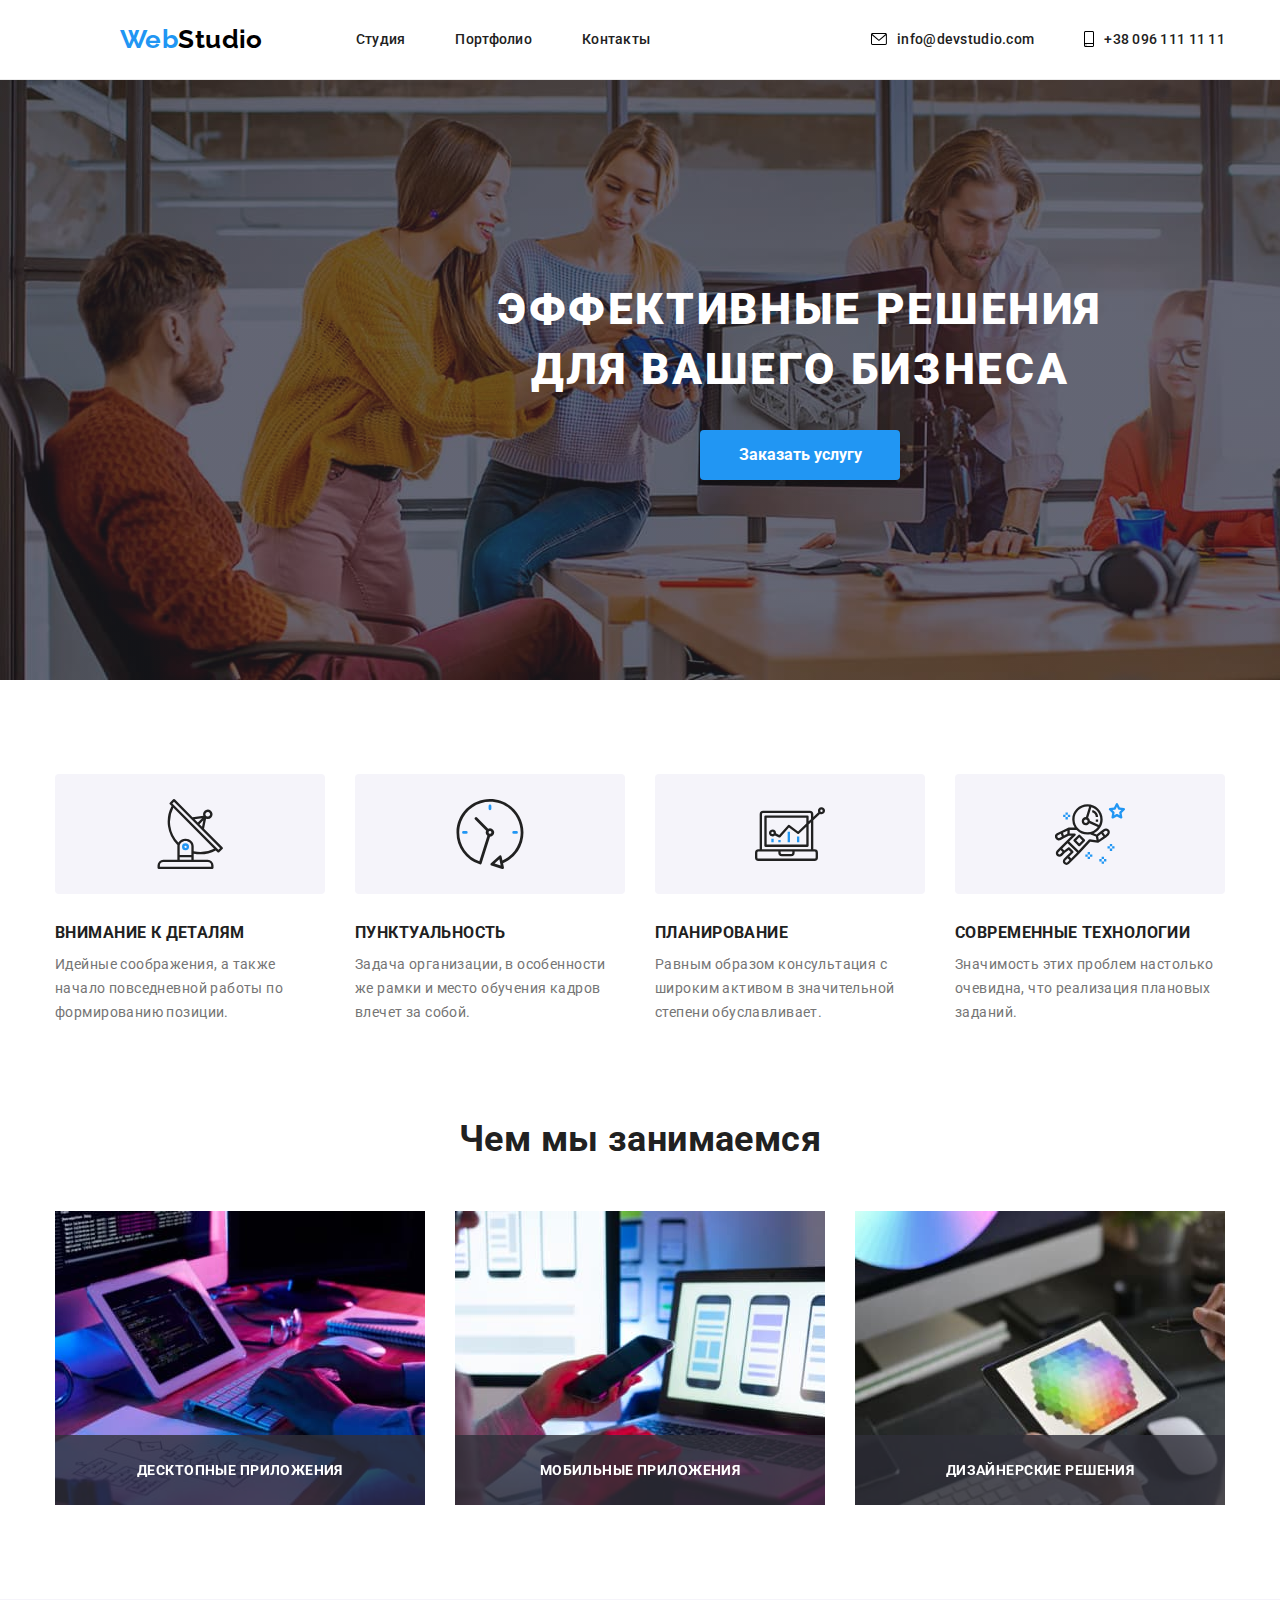
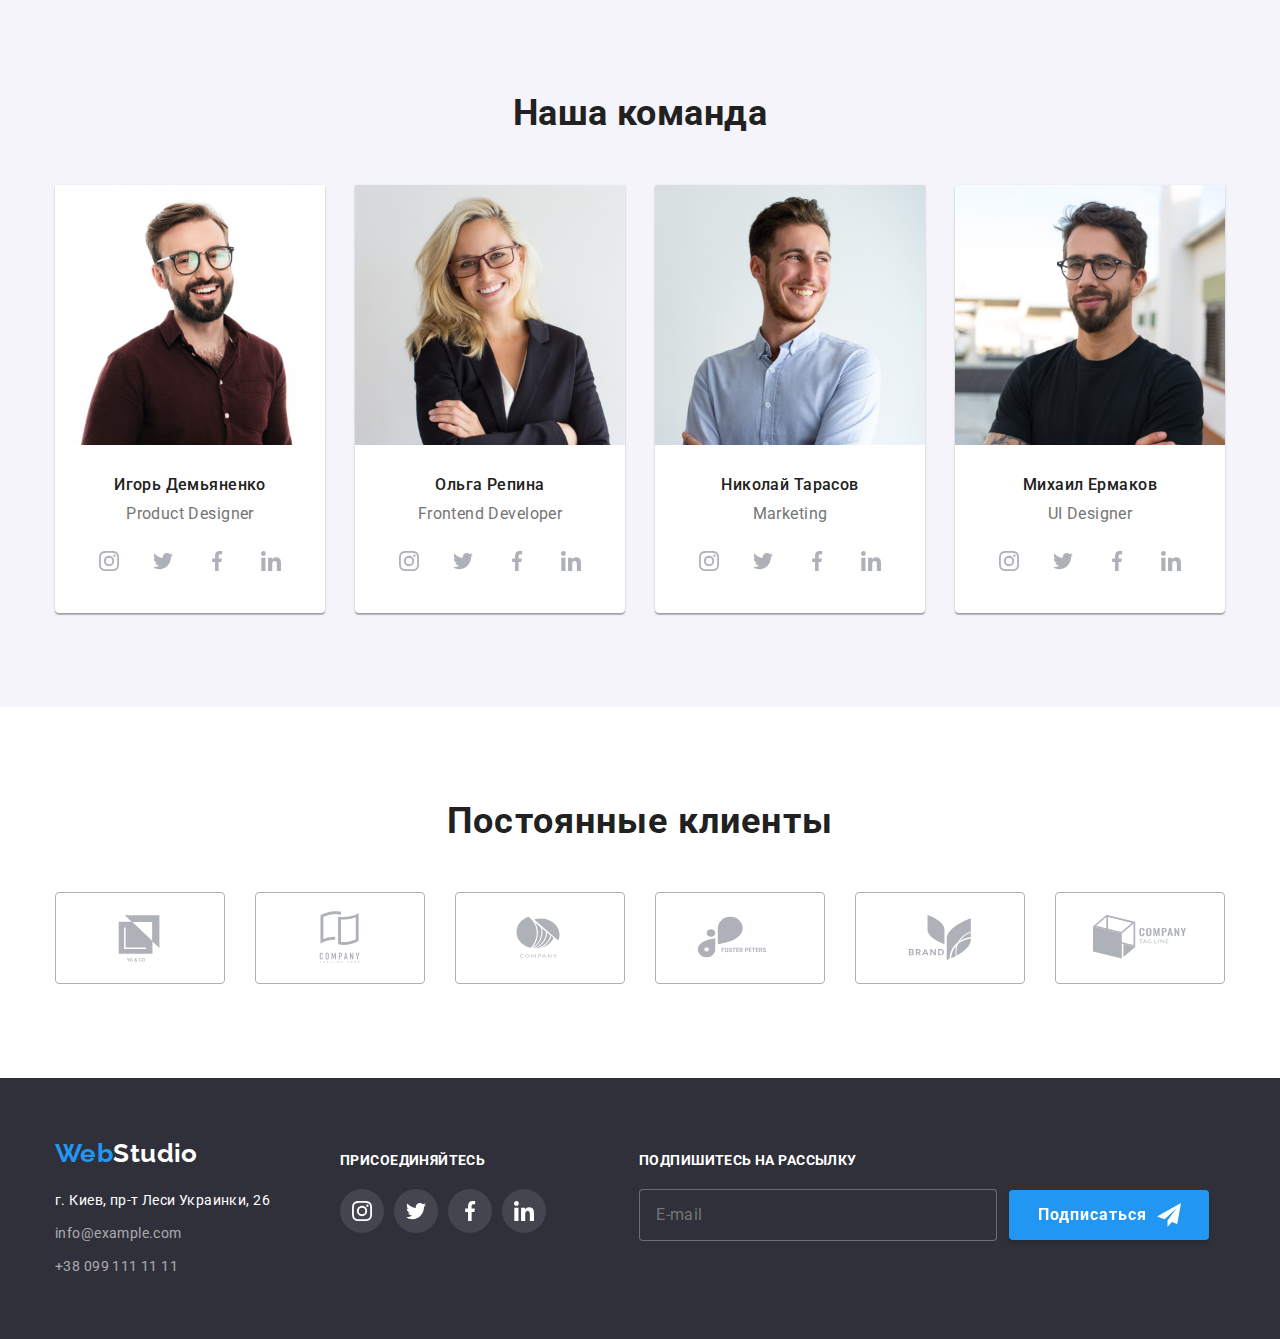
==== commit c9cb012e: "sass done" ====
--- a/index.html
+++ b/index.html
@@ -49,7 +49,7 @@
         <div class="container hero-container">
             <h1 class="hero-container__title">Эффективные решения<br>для вашего бизнеса</h1>
             <button class="hero-container__button" type="button" data-modal-open>Заказать услугу</button>
-            <div class="hero-container__backdrop hero-container__backdrop--is-hidden" data-modal>
+            <div class="backdrop backdrop--is-hidden" data-modal>
                 <div class="modal">
                     <button class="modal__close" data-modal-close>
                         <svg class="modal__icon" width="11" height="11">
@@ -98,10 +98,10 @@
                 </div> 
             </div>
         </div>
-        <section class="instruments section"> 
+        <section class="section"> 
             <div class="container">
                 <h2 hidden>Заголовок</h2>
-                <ul class="instruments__list list">
+                <ul class="instruments list">
                     <li class="instruments__item">
                         <div class="icon-container">
                             <svg width="70" height="70" class="instruments__icon">
@@ -173,193 +173,192 @@
         <section class="section-team section">
             <div class="container">
                 <h2 class="section-team__title">Наша команда</h2>
-                <ul class="section-team__list list">
-                    <li class="section-team__item">
-                        <img class="section-team__foto" src="./images/igor.jpg" alt="Игорь Демьяненко" width="270">
-                        <h3 class="section-team__name">Игорь Демьяненко</h3>
-                        <p class="section-team__profession">Product Designer</p>
-                        <ul class="social-list list">
-                           <li class="social-list__link">
-                                <a href="#" class="social-list__icon link" aria-label="Instagram">
-                                    <svg class="social-list__logo" width="20" height="20"> 
+                <ul class="team list">
+                    <li class="team__item">
+                        <img class="team__foto" src="./images/igor.jpg" alt="Игорь Демьяненко" width="270">
+                        <h3 class="team__name">Игорь Демьяненко</h3>
+                        <p class="team__profession">Product Designer</p>
+                        <ul class="social-team list">
+                           <li class="social-team__item">
+                                <a href="#" class="social-team__link link" aria-label="Instagram">
+                                    <svg class="social-team__icon" width="20" height="20"> 
                                         <use href="images/icons.svg#icon-instagram"></use>
                                     </svg>
                                 </a>
                             </li>
-                           <li class="social-list__link">
-                                <a href="#" class="social-list__icon link link" aria-label="Twitter">
-                                    <svg class="social-list__logo" width="20" height="20">
+                           <li class="social-team__item">
+                                <a href="#" class="social-team__link link" aria-label="Twitter">
+                                    <svg class="social-team__icon" width="20" height="20">
                                         <use href="images/icons.svg#icon-twitter"></use>
                                     </svg>
                             </a>
                             </li>
-                           <li class="social-list__link">
-                                <a href="#" class="social-list__icon link" aria-label="Facebook">
-                                    <svg class="social-list__logo" width="20" height="20">
+                           <li class="social-team__item">
+                                <a href="#" class="social-team__link link" aria-label="Facebook">
+                                    <svg class="social-team__icon" width="20" height="20">
                                         <use href="images/icons.svg#icon-facebook"></use>
                                     </svg>
                                 </a>
                             </li>
-                           <li class="social-list__link">
-                                <a href="#" class="social-list__icon link" aria-label="Linkedin">
-                                    <svg class="social-list__logo" width="20" height="20">
+                           <li class="social-team__item">
+                                <a href="#" class="social-team__link link" aria-label="Linkedin">
+                                    <svg class="social-team__icon" width="20" height="20">
                                         <use href="images/icons.svg#icon-linkedin"></use>
                                     </svg>
                                 </a>
                             </li>
+                       </ul>       
+                    </li>
+                    <li class="team__item">
+                        <img class="team__foto" src="./images/olga.jpg" alt="Ольга Репина" width="270">
+                        <h3 class="team__name">Ольга Репина</h3>
+                        <p class="team__profession">Frontend Developer</p>
+                        <ul class="social-team list">
+                           <li class="social-team__item">
+                                <a href="#" class="social-team__link link" aria-label="Instagram">
+                                    <svg class="social-team__icon" width="20" height="20"> 
+                                        <use href="images/icons.svg#icon-instagram"></use>
+                                    </svg>
+                                </a>
+                            </li>
+                           <li class="social-team__item">
+                                <a href="#" class="social-team__link link" aria-label="Twitter">
+                                    <svg class="social-team__icon" width="20" height="20">
+                                        <use href="images/icons.svg#icon-twitter"></use>
+                                    </svg>
+                                </a>
+                            </li>
+                           <li class="social-team__item">
+                                <a href="#" class="social-team__link link" aria-label="Facebook">
+                                    <svg class="social-team__icon" width="20" height="20">
+                                        <use href="images/icons.svg#icon-facebook"></use>
+                                    </svg>
+                                </a>
+                            </li>
+                           <li class="social-team__item">
+                                <a href="#" class="social-team__link link" aria-label="Linkedin">
+                                    <svg class="social-team__icon" width="20" height="20">
+                                        <use href="images/icons.svg#icon-linkedin"></use>
+                                    </svg>
+                                </a>
+                            </li>
                        </ul>
-                      
-                    </li>
-                    <li class="section-team__item">
-                        <img class="section-team__foto" src="./images/olga.jpg" alt="Ольга Репина" width="270">
-                        <h3 class="section-team__name">Ольга Репина</h3>
-                        <p class="section-team__profession">Frontend Developer</p>
-                        <ul class="social-list list">
-                           <li class="social-list__link">
-                                <a href="#" class="social-list__icon link" aria-label="Instagram">
-                                    <svg class="social-list__logo" width="20" height="20"> 
+                    </li>
+                    <li class="team__item">
+                        <img class="team__foto" src="./images/nikolay.jpg" alt="Николай Тарасов" width="270">
+                        <h3 class="team__name">Николай Тарасов</h3>
+                        <p class="team__profession">Marketing</p>
+                        <ul class="social-team list">
+                           <li class="social-team__item">
+                                <a href="#" class="social-team__link link" aria-label="Instagram">
+                                    <svg class="social-team__icon" width="20" height="20"> 
                                         <use href="images/icons.svg#icon-instagram"></use>
                                     </svg>
                                 </a>
                             </li>
-                           <li class="social-list__link">
-                                <a href="#" class="social-list__icon link" aria-label="Twitter">
-                                    <svg class="social-list__logo" width="20" height="20">
+                           <li class="social-team__item">
+                                <a href="#" class="social-team__link link" aria-label="Twitter">
+                                    <svg class="social-team__icon" width="20" height="20">
                                         <use href="images/icons.svg#icon-twitter"></use>
                                     </svg>
                                 </a>
                             </li>
-                           <li class="social-list__link">
-                                <a href="#" class="social-list__icon link" aria-label="Facebook">
-                                    <svg class="social-list__logo" width="20" height="20">
+                           <li class="social-team__item">
+                                <a href="#" class="social-team__link link" aria-label="Facebook">
+                                    <svg class="social-team__icon" width="20" height="20">
                                         <use href="images/icons.svg#icon-facebook"></use>
                                     </svg>
                                 </a>
                             </li>
-                           <li class="social-list__link">
-                                <a href="#" class="social-list__icon link" aria-label="Linkedin">
-                                    <svg class="social-list__logo" width="20" height="20">
+                           <li class="social-team__item">
+                                <a href="#" class="social-team__link link" aria-label="Linkedin">
+                                    <svg class="social-team__icon" width="20" height="20">
                                         <use href="images/icons.svg#icon-linkedin"></use>
                                     </svg>
                                 </a>
                             </li>
                        </ul>
                     </li>
-                    <li class="section-team__item">
-                        <img class="section-team__foto" src="./images/nikolay.jpg" alt="Николай Тарасов" width="270">
-                        <h3 class="section-team__name">Николай Тарасов</h3>
-                        <p class="section-team__profession">Marketing</p>
-                        <ul class="social-list list">
-                           <li class="social-list__link">
-                                <a href="#" class="social-list__icon link" aria-label="Instagram">
-                                    <svg class="social-list__logo" width="20" height="20"> 
+                    <li class="team__item">
+                        <img class="team__foto" src="./images/misha.jpg" alt="Михаил Ермаков" width="270">
+                        <h3 class="team__name">Михаил Ермаков</h3>
+                        <p class="team__profession">UI Designer</p>
+                        <ul class="social-team list">
+                           <li class="social-team__item">
+                                <a href="#" class="social-team__link link" aria-label="Instagram">
+                                    <svg class="social-team__icon" width="20" height="20"> 
                                         <use href="images/icons.svg#icon-instagram"></use>
                                     </svg>
                                 </a>
                             </li>
-                           <li class="social-list__link">
-                                <a href="#" class="social-list__icon link" aria-label="Twitter">
-                                    <svg class="social-list__logo" width="20" height="20">
+                           <li class="social-team__item">
+                                <a href="#" class="social-team__link link" aria-label="Twitter">
+                                    <svg class="social-team__icon" width="20" height="20">
                                         <use href="images/icons.svg#icon-twitter"></use>
                                     </svg>
-                                </a>
-                            </li>
-                           <li class="social-list__link">
-                                <a href="#" class="social-list__icon link" aria-label="Facebook">
-                                    <svg class="social-list__logo" width="20" height="20">
+                            </a>
+                            </li>
+                           <li class="social-team__item">
+                                <a href="#" class="social-team__link link" aria-label="Facebook">
+                                    <svg class="social-team__icon" width="20" height="20">
                                         <use href="images/icons.svg#icon-facebook"></use>
                                     </svg>
                                 </a>
                             </li>
-                           <li class="social-list__link">
-                                <a href="#" class="social-list__icon link" aria-label="Linkedin">
-                                    <svg class="social-list__logo" width="20" height="20">
+                           <li class="social-team__item">
+                                <a href="#" class="social-team__link link" aria-label="Linkedin">
+                                    <svg class="social-team__icon" width="20" height="20">
                                         <use href="images/icons.svg#icon-linkedin"></use>
                                     </svg>
                                 </a>
                             </li>
                        </ul>
                     </li>
-                    <li class="section-team__item">
-                        <img class="section-team__foto" src="./images/misha.jpg" alt="Михаил Ермаков" width="270">
-                        <h3 class="section-team__name">Михаил Ермаков</h3>
-                        <p class="section-team__profession">UI Designer</p>
-                        <ul class="social-list list">
-                           <li class="social-list__link">
-                                <a href="#" class="social-list__icon link" aria-label="Instagram">
-                                    <svg class="social-list__logo" width="20" height="20"> 
-                                        <use href="images/icons.svg#icon-instagram"></use>
-                                    </svg>
-                                </a>
-                            </li>
-                           <li class="social-list__link">
-                                <a href="#" class="social-list__icon link" aria-label="Twitter">
-                                    <svg class="social-list__logo" width="20" height="20">
-                                        <use href="images/icons.svg#icon-twitter"></use>
-                                    </svg>
-                            </a>
-                            </li>
-                           <li class="social-list__link">
-                                <a href="#" class="social-list__icon link" aria-label="Facebook">
-                                    <svg class="social-list__logo" width="20" height="20">
-                                        <use href="images/icons.svg#icon-facebook"></use>
-                                    </svg>
-                                </a>
-                            </li>
-                           <li class="social-list__link">
-                                <a href="#" class="social-list__icon link" aria-label="Linkedin">
-                                    <svg class="social-list__logo" width="20" height="20">
-                                        <use href="images/icons.svg#icon-linkedin"></use>
-                                    </svg>
-                                </a>
-                            </li>
-                       </ul>
-                    </li>
                 </ul>
             </div>
         </section>
-        <section class="section-customers section">
-            <div class="container section-customers__centered">
-                <h2 class="section-customers__title">Постоянные клиенты</h2>
-                <ul class="section-customers__list list">
-                    <li class="section-customers__item">
-                        <a class="section-customers__link link" href="#">
-                            <svg class="section-customers__icon" width ="106" height="60">
+        <section class="section">
+            <div class="container section__centered">
+                <h2 class="section-title">Постоянные клиенты</h2>
+                <ul class="customers-list list">
+                    <li class="customers-list__item">
+                        <a class="customers-list__link link" href="#">
+                            <svg class="customers-list__icon" width ="106" height="60">
                             <use href="./images/icons.svg#icon-yaco"></use>
                         </svg>
                         </a>
                     </li>
-                    <li class="section-customers__item">
-                        <a class="section-customers__link link" href="#">
-                            <svg class="section-customers__icon" width ="106" height="60">
+                    <li class="customers-list__item">
+                        <a class="customers-list__link link" href="#">
+                            <svg class="customers-list__icon" width ="106" height="60">
                               <use href="./images/icons.svg#icon-companytagline"></use>
                         </svg>
                         </a>
                     </li>
-                    <li class="section-customers__item">
-                        <a class="section-customers__link link" href="#">
-                            <svg class="section-customers__icon" width ="106" height="60">
+                    <li class="customers-list__item">
+                        <a class="customers-list__link link" href="#">
+                            <svg class="customers-list__icon" width ="106" height="60">
                             <use href="./images/icons.svg#icon-company"></use>
                         </svg>
                         </a>
                     </li>
-                    <li class="section-customers__item">
-                        <a class="section-customers__link link" href="#">
-                            <svg class="section-customers__icon" width ="106" height="60">
+                    <li class="customers-list__item">
+                        <a class="customers-list__link link" href="#">
+                            <svg class="customers-list__icon" width ="106" height="60">
                              <use href="./images/icons.svg#icon-fosterpeters"></use>
                         </svg>
                         </a>
                     </li>
-                    <li class="section-customers__item">
-                        <a class="section-customers__link link" href="#">
-                            <svg class="section-customers__icon" width ="106" height="60">
+                    <li class="customers-list__item">
+                        <a class="customers-list__link link" href="#">
+                            <svg class="customers-list__icon" width ="106" height="60">
                                 <use href="./images/icons.svg#icon-brand"></use>
                         </svg>
                         </a>
                     </li>
-                    <li class="section-customers__item">
-                        <a class="section-customers__link link" href="#">
-                            <svg class="section-customers__icon" width ="106" height="60">
+                    <li class="customers-list__item">
+                        <a class="customers-list__link link" href="#">
+                            <svg class="customers-list__icon" width ="106" height="60">
                              <use href="./images/icons.svg#icon-tag-line"></use>
                         </svg>
                         </a>
--- a/css/main.min.css
+++ b/css/main.min.css
@@ -4,5 +4,5 @@
  Consolas,  'Liberation Mono',  Menlo,- monospace;font-size:1em}small{font-size:80%}sub,sup{font-size:75%;line-height:0;position:relative;vertical-align:baseline}sub{bottom:-0.25em}sup{top:-0.5em}table{text-indent:0;border-color:inherit}button,input,optgroup,select,textarea{font-family:inherit;font-size:100%;line-height:1.15;margin:0}button,select{text-transform:none}button,[type='button'],[type='reset'],[type='submit']{-webkit-appearance:button}::-moz-focus-inner{border-style:none;padding:0}:-moz-focusring{outline:1px dotted ButtonText}:-moz-ui-invalid{box-shadow:none}legend{padding:0}progress{vertical-align:baseline}::-webkit-inner-spin-button,::-webkit-outer-spin-button{height:auto}[type='search']{-webkit-appearance:textfield;outline-offset:-2px}::-webkit-search-decoration{-webkit-appearance:none}::-webkit-file-upload-button{-webkit-appearance:button;font:inherit}summary{display:list-item}.page{color:var(--primery-text-color);background-color:var(--primery-bg-color);font-family:roboto, sans-serif;letter-spacing:0.03em;font-size:14px;line-height:1.714}.container{width:1200px;padding-right:15px;padding-left:15px;margin:0 auto}.link{text-decoration:none}h1,h2,h3,h4,h5,h6,ul{margin-top:0;margin-bottom:0}.section{padding-top:94px;padding-bottom:94px}.list{display:-webkit-box;display:-webkit-flex;display:-ms-flexbox;display:flex;padding:0;list-style:none}.instruments,.work,.example-work{background:var(--primery-bg-color)}.header{border-bottom:1px solid #ECECEC}.header .header-box{display:-webkit-box;display:-webkit-flex;display:-ms-flexbox;display:flex;-webkit-box-align:center;-webkit-align-items:center;-ms-flex-align:center;align-items:center;-webkit-box-pack:justify;-webkit-justify-content:space-between;-ms-flex-pack:justify;justify-content:space-between}.logo{display:-webkit-box;display:-webkit-flex;display:-ms-flexbox;display:flex;margin-right:93px;font-family:Raleway, sans-serif;margin-bottom:24px;margin-top:24px;font-weight:700;font-size:26px;line-height:1.192;text-decoration:none}.logo__basic-color{color:var(--accent-color)}.logo__color-basic-studio{color:#000000}.nav-header{display:-webkit-box;display:-webkit-flex;display:-ms-flexbox;display:flex;-webkit-box-align:center;-webkit-align-items:center;-ms-flex-align:center;align-items:center;-webkit-box-pack:center;-webkit-justify-content:center;-ms-flex-pack:center;justify-content:center;padding-left:15px;margin-top:0;margin-bottom:0}.nav-header__list{display:-webkit-box;display:-webkit-flex;display:-ms-flexbox;display:flex;-webkit-box-align:center;-webkit-align-items:center;-ms-flex-align:center;align-items:center;-webkit-box-pack:center;-webkit-justify-content:center;-ms-flex-pack:center;justify-content:center}.nav-header__item:not(:nth-child(2)){margin-left:50px}.nav-header__link{display:inline-block;color:inherit;font-weight:500;line-height:1.143;letter-spacing:0.02em;-webkit-transition:color var(--time-transition) var(--cubic);-o-transition:color var(--time-transition) var(--cubic);transition:color var(--time-transition) var(--cubic)}.nav-header__link:hover,.nav-header__link:focus{color:var(--accent-color)}.nav-header__link--active{color:var(--accent-color)}.nav-header__link--active::after{content:"";display:block;position:relative;width:100%;height:4px;top:29px;background-color:var(--accent-color);-webkit-border-radius:2px;border-radius:2px}.connection-list{display:-webkit-box;display:-webkit-flex;display:-ms-flexbox;display:flex;-webkit-box-align:center;-webkit-align-items:center;-ms-flex-align:center;align-items:center;-webkit-box-pack:center;-webkit-justify-content:center;-ms-flex-pack:center;justify-content:center;padding-left:0}.connection-list__item{display:-webkit-box;display:-webkit-flex;display:-ms-flexbox;display:flex}.connection-list__item:not(:nth-child(1)){margin-left:50px}.connection-list__icon-mail,.connection-list__icon-phone{margin-right:10px;-webkit-transition:fill var(--time-transition) var(--cubic);-o-transition:fill var(--time-transition) var(--cubic);transition:fill var(--time-transition) var(--cubic)}.connection-list__link{display:-webkit-box;display:-webkit-flex;display:-ms-flexbox;display:flex;-webkit-box-align:center;-webkit-align-items:center;-ms-flex-align:center;align-items:center;color:inherit;font-weight:500;line-height:1.143;letter-spacing:0.02em;-webkit-transition:color var(--time-transition) var(--cubic);-o-transition:color var(--time-transition) var(--cubic);transition:color var(--time-transition) var(--cubic)}.connection-list__link:hover,.connection-list__link:focus{color:var(--accent-color)}.connection-list__link:hover .connection-list__icon-mail,.connection-list__link:hover .connection-list__icon-mail,.connection-list__link:hover .connection-list__icon-phone,.connection-list__link:hover .connection-list__icon-phone,.connection-list__link:focus .connection-list__icon-mail,.connection-list__link:focus .connection-list__icon-mail,.connection-list__link:focus .connection-list__icon-phone,.connection-list__link:focus .connection-list__icon-phone{fill:var(--accent-color)}.hero-container{background-color:#C4C4C4;background-image:-webkit-gradient(linear, left top, left bottom, from(rgba(47,48,58,0.4)), to(rgba(47,48,58,0.4))),url(../images/bg-hero.jpg);background-image:-webkit-linear-gradient(rgba(47,48,58,0.4), rgba(47,48,58,0.4)),url(../images/bg-hero.jpg);background-image:-o-linear-gradient(rgba(47,48,58,0.4), rgba(47,48,58,0.4)),url(../images/bg-hero.jpg);background-image:linear-gradient(rgba(47,48,58,0.4), rgba(47,48,58,0.4)),url(../images/bg-hero.jpg);-webkit-background-size:cover;background-size:cover;width:1600px;height:600px;text-align:center;padding-top:200px;padding-bottom:200px}.hero-container__title{margin-bottom:30px;color:var(--color-hero);font-weight:900;font-size:44px;line-height:1.36;letter-spacing:0.06em;text-transform:uppercase}.hero-container__button,.modal-submit{background-color:var(--accent-color);color:var(--color-button);width:200px;margin-bottom:0px;padding:10px 32px;cursor:pointer;font-weight:700;font-size:16px;line-height:1.875;-webkit-box-shadow:0px 4px 4px rgba(0,0,0,0.15);box-shadow:0px 4px 4px rgba(0,0,0,0.15);-webkit-border-radius:4px;border-radius:4px;border:none}.hero-container__backdrop{position:fixed;top:0;left:0;width:100%;height:100%;background-color:rgba(0,0,0,0.2);opacity:1;-webkit-transition:opacity var(--time-transition) var(--cubic);-o-transition:opacity var(--time-transition) var(--cubic);transition:opacity var(--time-transition) var(--cubic)}.hero-container__backdrop--is-hidden{opacity:0;pointer-events:none}.modal{position:absolute;top:50%;left:50%;-webkit-transform:translate(-50%, -50%) scale(1);-ms-transform:translate(-50%, -50%) scale(1);transform:translate(-50%, -50%) scale(1);-webkit-transition:-webkit-transform var(--time-transition) var(--cubic);transition:-webkit-transform var(--time-transition) var(--cubic);-o-transition:transform var(--time-transition) var(--cubic);transition:transform var(--time-transition) var(--cubic);transition:transform var(--time-transition) var(--cubic), -webkit-transform var(--time-transition) var(--cubic);width:528px;height:581px;padding:40px 40px;background-color:#fff;-webkit-box-shadow:0px 1px 3px rgba(0,0,0,0.12),0px 1px 1px rgba(0,0,0,0.14),0px 2px 1px rgba(0,0,0,0.2);box-shadow:0px 1px 3px rgba(0,0,0,0.12),0px 1px 1px rgba(0,0,0,0.14),0px 2px 1px rgba(0,0,0,0.2);-webkit-border-radius:4px;border-radius:4px}.hero-container__backdrop--is-hidden .modal{-webkit-transform:translate(-50%, -50%) scale(0.5);-ms-transform:translate(-50%, -50%) scale(0.5);transform:translate(-50%, -50%) scale(0.5)}.modal__close{position:absolute;top:8px;right:8px;width:30px;height:30px;background:#FFFFFF;border:1px solid rgba(0,0,0,0.1);-webkit-box-sizing:border-box;box-sizing:border-box;-webkit-border-radius:50%;border-radius:50%}.modal__icon{position:absolute;width:50%;height:50%;-webkit-transform:translate(-50%, -50%);-ms-transform:translate(-50%, -50%);transform:translate(-50%, -50%);fill:#000000;cursor:pointer}.modal__title{font-weight:bold;font-size:20px;line-height:1.15;margin:0 0 12px 0}.modal-container{position:relative}.modal-container__field{display:block;text-align:start;font-size:12px;line-height:14px;letter-spacing:0.01em;color:var(--secondary-text-color);margin-bottom:10px}.modal-container__form,.modal-container__comments{width:100%;height:40px;border:1px solid rgba(164,148,148,0.2);-webkit-border-radius:4px;border-radius:4px;margin-top:4px;padding-left:42px;outline:none;-webkit-transition:border var(--time-transition) var(--cubic);-o-transition:border var(--time-transition) var(--cubic);transition:border var(--time-transition) var(--cubic)}.modal-container__comments{width:448px;height:120px;padding:12px 16px;margin-bottom:20px;resize:none}.modal-container__checkbox{margin:0 auto;position:relative;display:-webkit-box;display:-webkit-flex;display:-ms-flexbox;display:flex;-webkit-box-align:center;-webkit-align-items:center;-ms-flex-align:center;align-items:center;-webkit-box-pack:center;-webkit-justify-content:center;-ms-flex-pack:center;justify-content:center;font-size:14px;line-height:1.71;color:var(--secondary-text-color);padding-left:20px;margin-bottom:30px}.modal-container__form-link{color:var(--accent-color);margin-left:5px}.modal-submit{margin-bottom:40px}.modal-container:focus-within .modal-container__icon{fill:var(--accent-color)}.modal-container:focus-within .modal-container__form,.modal-container:focus-within .modal-container__comments{border:1px solid #2196F3;-webkit-border-radius:4px;border-radius:4px}.modal-container__icon{position:absolute;top:50%;left:12px;fill:var(--primery-text-color);-webkit-transition:fill var(--time-transition) var(--cubic);-o-transition:fill var(--time-transition) var(--cubic);transition:fill var(--time-transition) var(--cubic)}.modal-container__checkbox-icon{position:absolute;left:10px;width:16px;height:15px;background:#FFFFFF;border:2px solid var(--primery-text-color);-webkit-box-shadow:0px 1px 3px rgba(0,0,0,0.12),0px 1px 1px rgba(0,0,0,0.14),0px 2px 1px rgba(0,0,0,0.2);box-shadow:0px 1px 3px rgba(0,0,0,0.12),0px 1px 1px rgba(0,0,0,0.14),0px 2px 1px rgba(0,0,0,0.2);-webkit-border-radius:4px;border-radius:4px;-webkit-transition:background-color var(--cubic) var(--time-transition),border-color var(--cubic) var(--time-transition),-webkit-background-clip var(--cubic) var(--time-transition);transition:background-color var(--cubic) var(--time-transition),border-color var(--cubic) var(--time-transition),-webkit-background-clip var(--cubic) var(--time-transition);-o-transition:background-color var(--cubic) var(--time-transition),border-color var(--cubic) var(--time-transition),background-clip var(--cubic) var(--time-transition);transition:background-color var(--cubic) var(--time-transition),border-color var(--cubic) var(--time-transition),background-clip var(--cubic) var(--time-transition);transition:background-color var(--cubic) var(--time-transition),border-color var(--cubic) var(--time-transition),background-clip var(--cubic) var(--time-transition),-webkit-background-clip var(--cubic) var(--time-transition)}.visually-hidden{position:absolute;width:1px;height:1px;margin:-1px;padding:0;overflow:hidden;border:0;clip:rect(0 0 0 0)}.modal-container__field--check:checked ~ .modal-container__checkbox-icon{background-image:url(../images/iconcheck.svg);-webkit-background-size:contain;background-size:contain;background-repeat:no-repeat;background-position:center;background-color:var(--accent-color);border-color:var(--accent-color);-webkit-background-clip:border-box;background-clip:border-box}.instruments__list{margin-bottom:0;text-align:start}.icon-container{display:-webkit-box;display:-webkit-flex;display:-ms-flexbox;display:flex;-webkit-box-pack:center;-webkit-justify-content:center;-ms-flex-pack:center;justify-content:center;-webkit-box-align:center;-webkit-align-items:center;-ms-flex-align:center;align-items:center;width:270px;height:120px;background-color:#F5F4FA;-webkit-border-radius:4px;border-radius:4px;margin-bottom:30px}.instruments__icon{display:inline-block}.instruments__title{margin-bottom:10px;color:var(--primery-text-color);font-weight:700;line-height:1.143;text-transform:uppercase}.instruments__text{color:var(--secondary-text-color);font-weight:normal;margin-top:0;margin-bottom:0}.instruments__item:not(:first-child){margin-left:30px}.section-team__title{margin-bottom:50px}.section-team__item:not(:first-child){margin-left:30px}.section-team{background:#f5f4fa}.section-team__foto{display:block;margin-bottom:30px}.section-team__item{background-color:var(--primery-bg-color);-webkit-box-shadow:0px 1px 3px rgba(0,0,0,0.12),0px 1px 1px rgba(0,0,0,0.14),0px 2px 1px rgba(0,0,0,0.2);box-shadow:0px 1px 3px rgba(0,0,0,0.12),0px 1px 1px rgba(0,0,0,0.14),0px 2px 1px rgba(0,0,0,0.2);-webkit-border-radius:0px 0px 4px 4px;border-radius:0px 0px 4px 4px}.section-team__title{font-weight:700;font-size:36px;line-height:1.166;text-align:center}.section-team__name{font-weight:500;font-size:16px;line-height:1.187;text-align:center;margin-bottom:10px}.section-team__profession{color:var(--secondary-text-color);font-weight:normal;font-size:16px;line-height:1.187;text-align:center;margin:0 0 16px 0}.work__thumb{position:relative}.work__list-img{display:block}.work__title-thumb{position:absolute;bottom:0px;left:0;width:370px;height:70px;padding:27px 0 27px 0;background:rgba(47,48,58,0.8);font-weight:bold;font-size:14px;line-height:1.142;text-align:center;letter-spacing:0.03em;text-transform:uppercase;color:#ffffff}.section-work{padding-top:0}.work__title{margin-bottom:50px}.work__list{display:-webkit-box;display:-webkit-flex;display:-ms-flexbox;display:flex;-webkit-box-align:center;-webkit-align-items:center;-ms-flex-align:center;align-items:center}.work__item:not(:first-child){margin-left:30px}.work__title{font-weight:700;font-size:36px;line-height:1.166;text-align:center}.social-list{display:-webkit-box;display:-webkit-flex;display:-ms-flexbox;display:flex;-webkit-box-pack:center;-webkit-justify-content:center;-ms-flex-pack:center;justify-content:center;-webkit-box-align:center;-webkit-align-items:center;-ms-flex-align:center;align-items:center}.social-list__link{width:44px;height:44px;-webkit-border-radius:50%;border-radius:50%;margin-bottom:30px}.social-list__link:not(:last-child){margin-right:10px}.social-list__icon{display:-webkit-box;display:-webkit-flex;display:-ms-flexbox;display:flex;-webkit-box-pack:center;-webkit-justify-content:center;-ms-flex-pack:center;justify-content:center;-webkit-box-align:center;-webkit-align-items:center;-ms-flex-align:center;align-items:center;-webkit-border-radius:50%;border-radius:50%;width:100%;height:100%;color:var(--color-icon);-webkit-transition:background-color var(--time-transition) var(--cubic);-o-transition:background-color var(--time-transition) var(--cubic);transition:background-color var(--time-transition) var(--cubic)}.social-list__icon:hover,.social-list__icon:focus{background-color:var(--accent-color)}.social-list__logo{background-position:center;fill:currentColor;-webkit-transition:fill var(--time-transition) var(--cubic);-o-transition:fill var(--time-transition) var(--cubic);transition:fill var(--time-transition) var(--cubic)}.social-list__icon:hover .social-list__logo,.social-list__icon:focus .social-list__logo{fill:#fff}.section-customers__centered{text-align:center}.section-customers__title{margin-bottom:50px;font-weight:bold;font-size:36px;line-height:1.16;text-align:center;letter-spacing:0.03em;color:var(--primery-text-color)}.section-customers__item{display:-webkit-box;display:-webkit-flex;display:-ms-flexbox;display:flex;border:1px solid #AFB1B8;-webkit-border-radius:4px;border-radius:4px;width:170px;height:92px;-webkit-transition:border-color var(--time-transition) var(--cubic);-o-transition:border-color var(--time-transition) var(--cubic);transition:border-color var(--time-transition) var(--cubic)}.section-customers__item:not(:last-child){margin-right:30px}.section-customers__link{display:-webkit-box;display:-webkit-flex;display:-ms-flexbox;display:flex;width:100%;height:100%;-webkit-box-align:center;-webkit-align-items:center;-ms-flex-align:center;align-items:center;-webkit-box-pack:center;-webkit-justify-content:center;-ms-flex-pack:center;justify-content:center;color:var(--color-icon)}.section-customers__link svg{fill:currentColor;-webkit-transition:fill var(--time-transition) var(--cubic);-o-transition:fill var(--time-transition) var(--cubic);transition:fill var(--time-transition) var(--cubic)}.section-customers__item:hover,.section-customers__item:focus{border-color:var(--accent-color)}.section-customers__link:hover .section-customers__icon,.section-customers__link:focus .section-customers__icon{fill:var(--accent-color)}.examples-list{-webkit-box-pack:center;-webkit-justify-content:center;-ms-flex-pack:center;justify-content:center;padding-top:94px;padding-bottom:50px}.examples-list .examples-list__item:not(:first-child){margin-left:30px}.examples-list .examples-list__button{color:var(--primery-text-color);background-color:var(--buttom-bg-color-potfolio);font-weight:500;font-size:16px;line-height:1.62;text-align:center;cursor:pointer;border:none;-webkit-border-radius:4px;border-radius:4px;padding:6px 22px;-webkit-transition:background-color var(--time-transition) var(--cubic),color var(--time-transition) var(--cubic),-webkit-box-shadow var(--time-transition) var(--cubic);transition:background-color var(--time-transition) var(--cubic),color var(--time-transition) var(--cubic),-webkit-box-shadow var(--time-transition) var(--cubic);-o-transition:background-color var(--time-transition) var(--cubic),color var(--time-transition) var(--cubic),box-shadow var(--time-transition) var(--cubic);transition:background-color var(--time-transition) var(--cubic),color var(--time-transition) var(--cubic),box-shadow var(--time-transition) var(--cubic);transition:background-color var(--time-transition) var(--cubic),color var(--time-transition) var(--cubic),box-shadow var(--time-transition) var(--cubic),-webkit-box-shadow var(--time-transition) var(--cubic)}.examples-list .examples-list__button:hover,.examples-list .examples-list__button:focus{background-color:var(--accent-color);color:var(--color-button);-webkit-box-shadow:0px 3px 1px rgba(0,0,0,0.1),0px 1px 2px rgba(0,0,0,0.08),0px 2px 2px rgba(0,0,0,0.12);box-shadow:0px 3px 1px rgba(0,0,0,0.1),0px 1px 2px rgba(0,0,0,0.08),0px 2px 2px rgba(0,0,0,0.12)}.works{-webkit-flex-wrap:wrap;-ms-flex-wrap:wrap;flex-wrap:wrap;padding-bottom:94px}.works .works__item{-webkit-box-sizing:border-box;box-sizing:border-box}.works .works__item:not(:nth-child(3n)){background-color:var(--bg-card-portfolio);margin-right:30px}.works .works__item:not(:nth-last-child(-n+3)){margin-bottom:30px}.works .works__link{display:block;text-decoration:none;color:var(--primery-text-color);-webkit-transition:-webkit-box-shadow var(--time-transition) var(--cubic);transition:-webkit-box-shadow var(--time-transition) var(--cubic);-o-transition:box-shadow var(--time-transition) var(--cubic);transition:box-shadow var(--time-transition) var(--cubic);transition:box-shadow var(--time-transition) var(--cubic), -webkit-box-shadow var(--time-transition) var(--cubic)}.works .works__link:hover{-webkit-box-shadow:0px 1px 1px rgba(0,0,0,0.12),0px 4px 4px rgba(0,0,0,0.06),1px 4px 6px rgba(0,0,0,0.16);box-shadow:0px 1px 1px rgba(0,0,0,0.12),0px 4px 4px rgba(0,0,0,0.06),1px 4px 6px rgba(0,0,0,0.16)}.card-thumb{position:relative;overflow:hidden}.card-thumb .card-thumb__img{display:block;max-width:370px}.card-thumb .card-thumb__overlay{position:absolute;top:0;left:0;width:100%;height:100%;padding:63px 24px 63px 24px;font-size:18px;line-height:1.56;letter-spacing:0.03em;color:#FFFFFF;opacity:0;background-color:rgba(33,150,243,0.9);-webkit-transform:translateY(100%);-ms-transform:translateY(100%);transform:translateY(100%);-webkit-transition:opacity var(--time-transition) var(--cubic),-webkit-transform var(--time-transition) var(--cubic);transition:opacity var(--time-transition) var(--cubic),-webkit-transform var(--time-transition) var(--cubic);-o-transition:opacity var(--time-transition) var(--cubic),transform var(--time-transition) var(--cubic);transition:opacity var(--time-transition) var(--cubic),transform var(--time-transition) var(--cubic);transition:opacity var(--time-transition) var(--cubic),transform var(--time-transition) var(--cubic),-webkit-transform var(--time-transition) var(--cubic)}.card-thumb .card-thumb__info-text{margin:0 0}.card-thumb__meta{border:1px solid #EEEEEE;padding:20px 24px;-webkit-box-shadow:0px 1px 1px rgba(0,0,0,0.12),0;box-shadow:0px 1px 1px rgba(0,0,0,0.12),0}.card-thumb__meta .card-thumb__name{font-weight:700;font-size:18px;line-height:2;letter-spacing:0.06em;margin-bottom:4px}.card-thumb__meta .card-thumb__category{color:var(--secondary-text-color);font-size:16px;line-height:1.87;letter-spacing:0.03em;margin-bottom:0;margin-top:0}.works__link:hover .card-thumb__overlay,.works__link:focus .card-thumb__overlay{opacity:1;-webkit-transform:translateY(0);-ms-transform:translateY(0);transform:translateY(0)}.nav-footer{background-color:var(--secondary-bg-color);padding-bottom:60px;padding-top:60px}.nav-footer__container{display:-webkit-box;display:-webkit-flex;display:-ms-flexbox;display:flex}.nav-footer .address{display:block;margin-right:70px}.nav-footer .address-list{display:block;margin-left:0}.nav-footer .address-list__item:not(:first-child){margin-left:0;margin-top:9px}.nav-footer .address-list__contacts{color:rgba(255,255,255,0.6);font-style:normal;font-weight:400;color:#ffffff99;-webkit-transition:color 250ms cubic-bezier(0.4, 0, 0.2, 1);-o-transition:color 250ms cubic-bezier(0.4, 0, 0.2, 1);transition:color 250ms cubic-bezier(0.4, 0, 0.2, 1)}.nav-footer .address-list__contacts:hover,.nav-footer .address-list__contacts:focus{color:var(--accent-color)}.nav-footer .address-list__contacts--white-color{color:#ffffff}.logo--change-color{display:inline-block;margin:0 0 20px 0}.logo__color-basic-studio--inverse{color:#ffffff}.invitation{margin-top:15px}.invitation__title{font-size:14px;letter-spacing:0.03em;font-weight:700;line-height:1.14;text-transform:uppercase;color:#FFFFFF}.social-list__item{display:-webkit-box;display:-webkit-flex;display:-ms-flexbox;display:flex;width:44px;height:44px}.social-list__item:not(:last-child){margin-right:10px}.social-list{margin-top:20px}.social-list__link{display:-webkit-box;display:-webkit-flex;display:-ms-flexbox;display:flex;width:100%;height:100%;-webkit-box-pack:center;-webkit-justify-content:center;-ms-flex-pack:center;justify-content:center;-webkit-box-align:center;-webkit-align-items:center;-ms-flex-align:center;align-items:center;-webkit-border-radius:50%;border-radius:50%;background-color:rgba(255,255,255,0.1);fill:#ffffff;-webkit-transition:background-color var(--time-transition) var(--cubic);-o-transition:background-color var(--time-transition) var(--cubic);transition:background-color var(--time-transition) var(--cubic)}.social-list__link:hover,.social-list__link:focus{background-color:var(--accent-color)}.form{margin-top:15px;margin-left:93px}.form__title{margin:0;font-size:14px;letter-spacing:0.03em;font-weight:700;line-height:1.14;text-transform:uppercase;color:#FFFFFF}.form .form-container{display:-webkit-box;display:-webkit-flex;display:-ms-flexbox;display:flex;-webkit-box-align:center;-webkit-align-items:center;-ms-flex-align:center;align-items:center;margin-top:20px}.form__input{width:358px;border:1px solid rgba(255,255,255,0.3);-webkit-box-sizing:border-box;box-sizing:border-box;-webkit-border-radius:4px;border-radius:4px;padding:15px 0 15px 16px;background:#2F303A;font-size:16px;line-height:1.25;letter-spacing:0.03em;color:rgba(255,255,255,0.6);margin-right:12px}.form__submit{position:relative;display:-webkit-box;display:-webkit-flex;display:-ms-flexbox;display:flex;width:200px;font-weight:700;font-size:16px;line-height:1.87;letter-spacing:0.06em;padding:10px 62px 10px 29px;background:var(--accent-color);-webkit-box-shadow:0px 4px 4px rgba(0,0,0,0.15);box-shadow:0px 4px 4px rgba(0,0,0,0.15);border:none;-webkit-border-radius:4px;border-radius:4px;cursor:pointer;color:#FFFFFF}.form__icon{display:block;position:absolute;top:13px;right:28px;fill:#ffffff}
+ monospace;font-size:1em}small{font-size:80%}sub,sup{font-size:75%;line-height:0;position:relative;vertical-align:baseline}sub{bottom:-0.25em}sup{top:-0.5em}table{text-indent:0;border-color:inherit}button,input,optgroup,select,textarea{font-family:inherit;font-size:100%;line-height:1.15;margin:0}button,select{text-transform:none}button,[type='button'],[type='reset'],[type='submit']{-webkit-appearance:button}::-moz-focus-inner{border-style:none;padding:0}:-moz-focusring{outline:1px dotted ButtonText}:-moz-ui-invalid{box-shadow:none}legend{padding:0}progress{vertical-align:baseline}::-webkit-inner-spin-button,::-webkit-outer-spin-button{height:auto}[type='search']{-webkit-appearance:textfield;outline-offset:-2px}::-webkit-search-decoration{-webkit-appearance:none}::-webkit-file-upload-button{-webkit-appearance:button;font:inherit}summary{display:list-item}.page{color:var(--primery-text-color);background-color:var(--primery-bg-color);font-family:roboto, sans-serif;letter-spacing:0.03em;font-size:14px;line-height:1.714}.container{width:1200px;padding-right:15px;padding-left:15px;margin:0 auto}.link{text-decoration:none}h1,h2,h3,h4,h5,h6,ul{margin-top:0;margin-bottom:0}.section{padding-top:94px;padding-bottom:94px}.list{display:-webkit-box;display:-webkit-flex;display:-ms-flexbox;display:flex;padding:0;list-style:none}.instruments,.work,.example-work{background:var(--primery-bg-color)}.header{border-bottom:1px solid #ECECEC}.header .header-box{display:-webkit-box;display:-webkit-flex;display:-ms-flexbox;display:flex;-webkit-box-align:center;-webkit-align-items:center;-ms-flex-align:center;align-items:center;-webkit-box-pack:justify;-webkit-justify-content:space-between;-ms-flex-pack:justify;justify-content:space-between}.logo{display:-webkit-box;display:-webkit-flex;display:-ms-flexbox;display:flex;margin-right:93px;font-family:Raleway, sans-serif;margin-bottom:24px;margin-top:24px;font-weight:700;font-size:26px;line-height:1.192;text-decoration:none}.logo .logo__basic-color{color:var(--accent-color)}.logo .logo__color-basic-studio{color:#000000}.nav-header{display:-webkit-box;display:-webkit-flex;display:-ms-flexbox;display:flex;-webkit-box-align:center;-webkit-align-items:center;-ms-flex-align:center;align-items:center;-webkit-box-pack:center;-webkit-justify-content:center;-ms-flex-pack:center;justify-content:center;padding-left:15px;margin-top:0;margin-bottom:0}.nav-header .nav-header__list{display:-webkit-box;display:-webkit-flex;display:-ms-flexbox;display:flex;-webkit-box-align:center;-webkit-align-items:center;-ms-flex-align:center;align-items:center;-webkit-box-pack:center;-webkit-justify-content:center;-ms-flex-pack:center;justify-content:center}.nav-header .nav-header__item:not(:nth-child(2)){margin-left:50px}.nav-header__link{display:inline-block;color:inherit;font-weight:500;line-height:1.143;letter-spacing:0.02em;-webkit-transition:color var(--time-transition) var(--cubic);-o-transition:color var(--time-transition) var(--cubic);transition:color var(--time-transition) var(--cubic)}.nav-header__link:hover,.nav-header__link:focus{color:var(--accent-color)}.nav-header__link .nav-header__link--active{color:var(--accent-color)}.nav-header__link .nav-header__link--active::after{content:"";display:block;position:relative;width:100%;height:4px;top:29px;background-color:var(--accent-color);-webkit-border-radius:2px;border-radius:2px}.connection-list{display:-webkit-box;display:-webkit-flex;display:-ms-flexbox;display:flex;-webkit-box-align:center;-webkit-align-items:center;-ms-flex-align:center;align-items:center;-webkit-box-pack:center;-webkit-justify-content:center;-ms-flex-pack:center;justify-content:center;padding-left:0}.connection-list .connection-list__item{display:-webkit-box;display:-webkit-flex;display:-ms-flexbox;display:flex}.connection-list .connection-list__item:not(:nth-child(1)){margin-left:50px}.connection-list .connection-list__icon-mail,.connection-list .connection-list__icon-phone{margin-right:10px;-webkit-transition:fill var(--time-transition) var(--cubic);-o-transition:fill var(--time-transition) var(--cubic);transition:fill var(--time-transition) var(--cubic)}.connection-list .connection-list__link{display:-webkit-box;display:-webkit-flex;display:-ms-flexbox;display:flex;-webkit-box-align:center;-webkit-align-items:center;-ms-flex-align:center;align-items:center;color:inherit;font-weight:500;line-height:1.143;letter-spacing:0.02em;-webkit-transition:color var(--time-transition) var(--cubic);-o-transition:color var(--time-transition) var(--cubic);transition:color var(--time-transition) var(--cubic)}.connection-list .connection-list__link:hover,.connection-list .connection-list__link:focus{color:var(--accent-color)}.connection-list .connection-list__link:hover .connection-list__link .connection-list__icon-mail,.connection-list .connection-list__link:hover .connection-list__link .connection-list__icon-mail,.connection-list .connection-list__link:hover .connection-list__link .connection-list__icon-phone,.connection-list .connection-list__link:hover .connection-list__link .connection-list__icon-phone,.connection-list .connection-list__link:focus .connection-list__link .connection-list__icon-mail,.connection-list .connection-list__link:focus .connection-list__link .connection-list__icon-mail,.connection-list .connection-list__link:focus .connection-list__link .connection-list__icon-phone,.connection-list .connection-list__link:focus .connection-list__link .connection-list__icon-phone{fill:var(--accent-color)}.hero-container{background-color:#C4C4C4;background-image:-webkit-gradient(linear, left top, left bottom, from(rgba(47,48,58,0.4)), to(rgba(47,48,58,0.4))),url(../images/bg-hero.jpg);background-image:-webkit-linear-gradient(rgba(47,48,58,0.4), rgba(47,48,58,0.4)),url(../images/bg-hero.jpg);background-image:-o-linear-gradient(rgba(47,48,58,0.4), rgba(47,48,58,0.4)),url(../images/bg-hero.jpg);background-image:linear-gradient(rgba(47,48,58,0.4), rgba(47,48,58,0.4)),url(../images/bg-hero.jpg);-webkit-background-size:cover;background-size:cover;width:1600px;height:600px;text-align:center;padding-top:200px;padding-bottom:200px}.hero-container .hero-container__title{margin-bottom:30px;color:var(--color-hero);font-weight:900;font-size:44px;line-height:1.36;letter-spacing:0.06em;text-transform:uppercase}.hero-container .hero-container__button,.hero-container .modal-submit{background-color:var(--accent-color);color:var(--color-button);width:200px;margin-bottom:0px;padding:10px 32px;cursor:pointer;font-weight:700;font-size:16px;line-height:1.875;-webkit-box-shadow:0px 4px 4px rgba(0,0,0,0.15);box-shadow:0px 4px 4px rgba(0,0,0,0.15);-webkit-border-radius:4px;border-radius:4px;border:none}.backdrop{position:fixed;top:0;left:0;width:100%;height:100%;background-color:rgba(0,0,0,0.2);opacity:1;-webkit-transition:opacity var(--time-transition) var(--cubic);-o-transition:opacity var(--time-transition) var(--cubic);transition:opacity var(--time-transition) var(--cubic)}.backdrop--is-hidden{opacity:0;pointer-events:none}.backdrop--is-hidden .modal{-webkit-transform:translate(-50%, -50%) scale(0.5);-ms-transform:translate(-50%, -50%) scale(0.5);transform:translate(-50%, -50%) scale(0.5)}.modal{position:absolute;top:50%;left:50%;-webkit-transform:translate(-50%, -50%) scale(1);-ms-transform:translate(-50%, -50%) scale(1);transform:translate(-50%, -50%) scale(1);-webkit-transition:-webkit-transform var(--time-transition) var(--cubic);transition:-webkit-transform var(--time-transition) var(--cubic);-o-transition:transform var(--time-transition) var(--cubic);transition:transform var(--time-transition) var(--cubic);transition:transform var(--time-transition) var(--cubic), -webkit-transform var(--time-transition) var(--cubic);width:528px;height:581px;padding:40px 40px;background-color:#fff;-webkit-box-shadow:0px 1px 3px rgba(0,0,0,0.12),0px 1px 1px rgba(0,0,0,0.14),0px 2px 1px rgba(0,0,0,0.2);box-shadow:0px 1px 3px rgba(0,0,0,0.12),0px 1px 1px rgba(0,0,0,0.14),0px 2px 1px rgba(0,0,0,0.2);-webkit-border-radius:4px;border-radius:4px}.modal .modal__close{position:absolute;top:8px;right:8px;width:30px;height:30px;background:#FFFFFF;border:1px solid rgba(0,0,0,0.1);-webkit-box-sizing:border-box;box-sizing:border-box;-webkit-border-radius:50%;border-radius:50%}.modal .modal__icon{position:absolute;width:50%;height:50%;-webkit-transform:translate(-50%, -50%);-ms-transform:translate(-50%, -50%);transform:translate(-50%, -50%);fill:#000000;cursor:pointer}.modal .modal__title{font-weight:bold;font-size:20px;line-height:1.15;margin:0 0 12px 0}.modal .modal-submit{margin-bottom:40px}.modal-container{position:relative}.modal-container .modal-container__field{display:block;text-align:start;font-size:12px;line-height:14px;letter-spacing:0.01em;color:var(--secondary-text-color);margin-bottom:10px}.modal-container .modal-container__field--check:checked ~ .modal-container__checkbox-icon{background-image:url(../images/iconcheck.svg);-webkit-background-size:contain;background-size:contain;background-repeat:no-repeat;background-position:center;background-color:var(--accent-color);border-color:var(--accent-color);-webkit-background-clip:border-box;background-clip:border-box}.modal-container .modal-container__form,.modal-container .modal-container__comments{width:100%;height:40px;border:1px solid rgba(164,148,148,0.2);-webkit-border-radius:4px;border-radius:4px;margin-top:4px;padding-left:42px;outline:none;-webkit-transition:border var(--time-transition) var(--cubic);-o-transition:border var(--time-transition) var(--cubic);transition:border var(--time-transition) var(--cubic)}.modal-container .modal-container__comments{width:448px;height:120px;padding:12px 16px;margin-bottom:20px;resize:none}.modal-container .modal-container__icon{position:absolute;top:50%;left:12px;fill:var(--primery-text-color);-webkit-transition:fill var(--time-transition) var(--cubic);-o-transition:fill var(--time-transition) var(--cubic);transition:fill var(--time-transition) var(--cubic)}.modal-container:focus-within .modal-container__icon{fill:var(--accent-color)}.modal-container:focus-within .modal-container__form,.modal-container:focus-within .modal-container__comments{border:1px solid #2196F3;-webkit-border-radius:4px;border-radius:4px}.modal-container .modal-container__checkbox{margin:0 auto;position:relative;display:-webkit-box;display:-webkit-flex;display:-ms-flexbox;display:flex;-webkit-box-align:center;-webkit-align-items:center;-ms-flex-align:center;align-items:center;-webkit-box-pack:center;-webkit-justify-content:center;-ms-flex-pack:center;justify-content:center;font-size:14px;line-height:1.71;color:var(--secondary-text-color);padding-left:20px;margin-bottom:30px}.modal-container .modal-container__checkbox-icon{position:absolute;left:10px;width:16px;height:15px;background:#FFFFFF;border:2px solid var(--primery-text-color);-webkit-box-shadow:0px 1px 3px rgba(0,0,0,0.12),0px 1px 1px rgba(0,0,0,0.14),0px 2px 1px rgba(0,0,0,0.2);box-shadow:0px 1px 3px rgba(0,0,0,0.12),0px 1px 1px rgba(0,0,0,0.14),0px 2px 1px rgba(0,0,0,0.2);-webkit-border-radius:4px;border-radius:4px;-webkit-transition:background-color var(--cubic) var(--time-transition),border-color var(--cubic) var(--time-transition),-webkit-background-clip var(--cubic) var(--time-transition);transition:background-color var(--cubic) var(--time-transition),border-color var(--cubic) var(--time-transition),-webkit-background-clip var(--cubic) var(--time-transition);-o-transition:background-color var(--cubic) var(--time-transition),border-color var(--cubic) var(--time-transition),background-clip var(--cubic) var(--time-transition);transition:background-color var(--cubic) var(--time-transition),border-color var(--cubic) var(--time-transition),background-clip var(--cubic) var(--time-transition);transition:background-color var(--cubic) var(--time-transition),border-color var(--cubic) var(--time-transition),background-clip var(--cubic) var(--time-transition),-webkit-background-clip var(--cubic) var(--time-transition)}.modal-container .modal-container__form-link{color:var(--accent-color);margin-left:5px}.modal-container .visually-hidden{position:absolute;width:1px;height:1px;margin:-1px;padding:0;overflow:hidden;border:0;clip:rect(0 0 0 0)}.instruments{margin-bottom:0;text-align:start}.instruments .instruments__item:not(:first-child){margin-left:30px}.instruments .icon-container{display:-webkit-box;display:-webkit-flex;display:-ms-flexbox;display:flex;-webkit-box-pack:center;-webkit-justify-content:center;-ms-flex-pack:center;justify-content:center;-webkit-box-align:center;-webkit-align-items:center;-ms-flex-align:center;align-items:center;width:270px;height:120px;background-color:#F5F4FA;-webkit-border-radius:4px;border-radius:4px;margin-bottom:30px}.instruments .instruments__icon{display:inline-block}.instruments .instruments__title{margin-bottom:10px;color:var(--primery-text-color);font-weight:700;line-height:1.143;text-transform:uppercase}.instruments .instruments__text{color:var(--secondary-text-color);font-weight:normal;margin-top:0;margin-bottom:0}.section-team{background:#f5f4fa}.section-team .team__item:not(:first-child){margin-left:30px}.section-team .section-team__title{font-weight:700;font-size:36px;line-height:1.166;text-align:center;margin-bottom:50px}.section-team .team__foto{display:block;margin-bottom:30px}.section-team .team__item{background-color:var(--primery-bg-color);-webkit-box-shadow:0px 1px 3px rgba(0,0,0,0.12),0px 1px 1px rgba(0,0,0,0.14),0px 2px 1px rgba(0,0,0,0.2);box-shadow:0px 1px 3px rgba(0,0,0,0.12),0px 1px 1px rgba(0,0,0,0.14),0px 2px 1px rgba(0,0,0,0.2);-webkit-border-radius:0px 0px 4px 4px;border-radius:0px 0px 4px 4px}.section-team .team__name{font-weight:500;font-size:16px;line-height:1.187;text-align:center;margin-bottom:10px}.section-team .team__profession{color:var(--secondary-text-color);font-weight:normal;font-size:16px;line-height:1.187;text-align:center;margin:0 0 16px 0}.section-work{padding-top:0}.section-work .work__title{margin-bottom:50px;font-weight:700;font-size:36px;line-height:1.166;text-align:center}.section-work .work__list{display:-webkit-box;display:-webkit-flex;display:-ms-flexbox;display:flex;-webkit-box-align:center;-webkit-align-items:center;-ms-flex-align:center;align-items:center}.section-work .work__item:not(:first-child){margin-left:30px}.section-work .work__thumb{position:relative}.section-work .work__list-img{display:block}.section-work .work__title-thumb{position:absolute;bottom:0px;left:0;width:370px;height:70px;padding:27px 0 27px 0;background:rgba(47,48,58,0.8);font-weight:bold;font-size:14px;line-height:1.142;text-align:center;letter-spacing:0.03em;text-transform:uppercase;color:#ffffff}.social-team{display:-webkit-box;display:-webkit-flex;display:-ms-flexbox;display:flex;-webkit-box-pack:center;-webkit-justify-content:center;-ms-flex-pack:center;justify-content:center;-webkit-box-align:center;-webkit-align-items:center;-ms-flex-align:center;align-items:center}.social-team .social-team__item{width:44px;height:44px;-webkit-border-radius:50%;border-radius:50%;margin-bottom:30px}.social-team .social-team__item:not(:last-child){margin-right:10px}.social-team .social-team__icon{background-position:center;fill:currentColor;-webkit-transition:fill var(--time-transition) var(--cubic);-o-transition:fill var(--time-transition) var(--cubic);transition:fill var(--time-transition) var(--cubic)}.social-team .social-team__link{display:-webkit-box;display:-webkit-flex;display:-ms-flexbox;display:flex;-webkit-box-pack:center;-webkit-justify-content:center;-ms-flex-pack:center;justify-content:center;-webkit-box-align:center;-webkit-align-items:center;-ms-flex-align:center;align-items:center;-webkit-border-radius:50%;border-radius:50%;width:100%;height:100%;color:var(--color-icon);-webkit-transition:background-color var(--time-transition) var(--cubic);-o-transition:background-color var(--time-transition) var(--cubic);transition:background-color var(--time-transition) var(--cubic)}.social-team .social-team__link:hover,.social-team .social-team__link:focus{background-color:var(--accent-color)}.social-team .social-team__link:hover .social-team__icon,.social-team .social-team__link:focus .social-team__icon{fill:#fff}.section-customers__centered{text-align:center}.section-title{margin-bottom:50px;font-weight:bold;font-size:36px;line-height:1.16;text-align:center;letter-spacing:0.03em;color:var(--primery-text-color)}.customers-list__item:not(:last-child){margin-right:30px}.customers-list__item{display:-webkit-box;display:-webkit-flex;display:-ms-flexbox;display:flex;border:1px solid #AFB1B8;-webkit-border-radius:4px;border-radius:4px;width:170px;height:92px;-webkit-transition:border-color var(--time-transition) var(--cubic);-o-transition:border-color var(--time-transition) var(--cubic);transition:border-color var(--time-transition) var(--cubic)}.customers-list__item:hover,.customers-list__item:focus{border-color:var(--accent-color)}.customers-list__item .customers-list__link{display:-webkit-box;display:-webkit-flex;display:-ms-flexbox;display:flex;width:100%;height:100%;-webkit-box-align:center;-webkit-align-items:center;-ms-flex-align:center;align-items:center;-webkit-box-pack:center;-webkit-justify-content:center;-ms-flex-pack:center;justify-content:center;color:var(--color-icon)}.customers-list__item .customers-list__icon{fill:currentColor;-webkit-transition:fill var(--time-transition) var(--cubic);-o-transition:fill var(--time-transition) var(--cubic);transition:fill var(--time-transition) var(--cubic)}.customers-list__item:hover .customers-list__icon,.customers-list__item:focus .customers-list__icon{fill:var(--accent-color)}.examples-list{-webkit-box-pack:center;-webkit-justify-content:center;-ms-flex-pack:center;justify-content:center;padding-top:94px;padding-bottom:50px}.examples-list .examples-list__item:not(:first-child){margin-left:30px}.examples-list .examples-list__button{color:var(--primery-text-color);background-color:var(--buttom-bg-color-potfolio);font-weight:500;font-size:16px;line-height:1.62;text-align:center;cursor:pointer;border:none;-webkit-border-radius:4px;border-radius:4px;padding:6px 22px;-webkit-transition:background-color var(--time-transition) var(--cubic),color var(--time-transition) var(--cubic),-webkit-box-shadow var(--time-transition) var(--cubic);transition:background-color var(--time-transition) var(--cubic),color var(--time-transition) var(--cubic),-webkit-box-shadow var(--time-transition) var(--cubic);-o-transition:background-color var(--time-transition) var(--cubic),color var(--time-transition) var(--cubic),box-shadow var(--time-transition) var(--cubic);transition:background-color var(--time-transition) var(--cubic),color var(--time-transition) var(--cubic),box-shadow var(--time-transition) var(--cubic);transition:background-color var(--time-transition) var(--cubic),color var(--time-transition) var(--cubic),box-shadow var(--time-transition) var(--cubic),-webkit-box-shadow var(--time-transition) var(--cubic)}.examples-list .examples-list__button:hover,.examples-list .examples-list__button:focus{background-color:var(--accent-color);color:var(--color-button);-webkit-box-shadow:0px 3px 1px rgba(0,0,0,0.1),0px 1px 2px rgba(0,0,0,0.08),0px 2px 2px rgba(0,0,0,0.12);box-shadow:0px 3px 1px rgba(0,0,0,0.1),0px 1px 2px rgba(0,0,0,0.08),0px 2px 2px rgba(0,0,0,0.12)}.works{-webkit-flex-wrap:wrap;-ms-flex-wrap:wrap;flex-wrap:wrap;padding-bottom:94px}.works .works__item{-webkit-box-sizing:border-box;box-sizing:border-box}.works .works__item:not(:nth-child(3n)){background-color:var(--bg-card-portfolio);margin-right:30px}.works .works__item:not(:nth-last-child(-n+3)){margin-bottom:30px}.works .works__link{display:block;text-decoration:none;color:var(--primery-text-color);-webkit-transition:-webkit-box-shadow var(--time-transition) var(--cubic);transition:-webkit-box-shadow var(--time-transition) var(--cubic);-o-transition:box-shadow var(--time-transition) var(--cubic);transition:box-shadow var(--time-transition) var(--cubic);transition:box-shadow var(--time-transition) var(--cubic), -webkit-box-shadow var(--time-transition) var(--cubic)}.works .works__link:hover{-webkit-box-shadow:0px 1px 1px rgba(0,0,0,0.12),0px 4px 4px rgba(0,0,0,0.06),1px 4px 6px rgba(0,0,0,0.16);box-shadow:0px 1px 1px rgba(0,0,0,0.12),0px 4px 4px rgba(0,0,0,0.06),1px 4px 6px rgba(0,0,0,0.16)}.card-thumb{position:relative;overflow:hidden}.card-thumb .card-thumb__img{display:block;max-width:370px}.card-thumb .card-thumb__overlay{position:absolute;top:0;left:0;width:100%;height:100%;padding:63px 24px 63px 24px;font-size:18px;line-height:1.56;letter-spacing:0.03em;color:#FFFFFF;opacity:0;background-color:rgba(33,150,243,0.9);-webkit-transform:translateY(100%);-ms-transform:translateY(100%);transform:translateY(100%);-webkit-transition:opacity var(--time-transition) var(--cubic),-webkit-transform var(--time-transition) var(--cubic);transition:opacity var(--time-transition) var(--cubic),-webkit-transform var(--time-transition) var(--cubic);-o-transition:opacity var(--time-transition) var(--cubic),transform var(--time-transition) var(--cubic);transition:opacity var(--time-transition) var(--cubic),transform var(--time-transition) var(--cubic);transition:opacity var(--time-transition) var(--cubic),transform var(--time-transition) var(--cubic),-webkit-transform var(--time-transition) var(--cubic)}.card-thumb .card-thumb__info-text{margin:0 0}.card-thumb__meta{border:1px solid #EEEEEE;padding:20px 24px;-webkit-box-shadow:0px 1px 1px rgba(0,0,0,0.12),0;box-shadow:0px 1px 1px rgba(0,0,0,0.12),0}.card-thumb__meta .card-thumb__name{font-weight:700;font-size:18px;line-height:2;letter-spacing:0.06em;margin-bottom:4px}.card-thumb__meta .card-thumb__category{color:var(--secondary-text-color);font-size:16px;line-height:1.87;letter-spacing:0.03em;margin-bottom:0;margin-top:0}.works__link:hover .card-thumb__overlay,.works__link:focus .card-thumb__overlay{opacity:1;-webkit-transform:translateY(0);-ms-transform:translateY(0);transform:translateY(0)}.nav-footer{background-color:var(--secondary-bg-color);padding-bottom:60px;padding-top:60px}.nav-footer .nav-footer__container{display:-webkit-box;display:-webkit-flex;display:-ms-flexbox;display:flex}.nav-footer .address{display:block;margin-right:70px}.nav-footer .address-list{display:block;margin-left:0}.nav-footer .address-list .address-list__item:not(:first-child){margin-left:0;margin-top:9px}.nav-footer .address-list .address-list__contacts{color:rgba(255,255,255,0.6);font-style:normal;font-weight:400;color:#ffffff99;-webkit-transition:color 250ms cubic-bezier(0.4, 0, 0.2, 1);-o-transition:color 250ms cubic-bezier(0.4, 0, 0.2, 1);transition:color 250ms cubic-bezier(0.4, 0, 0.2, 1)}.nav-footer .address-list .address-list__contacts:hover,.nav-footer .address-list .address-list__contacts:focus{color:var(--accent-color)}.nav-footer .address-list .address-list__contacts--white-color{color:#ffffff}.logo--change-color{display:inline-block;margin:0 0 20px 0}.logo__color-basic-studio--inverse{color:#ffffff}.invitation{margin-top:15px}.invitation .invitation__title{font-size:14px;letter-spacing:0.03em;font-weight:700;line-height:1.14;text-transform:uppercase;color:#FFFFFF}.social-list__item{display:-webkit-box;display:-webkit-flex;display:-ms-flexbox;display:flex;width:44px;height:44px}.social-list__item:not(:last-child){margin-right:10px}.social-list{margin-top:20px}.social-list .social-list__link{display:-webkit-box;display:-webkit-flex;display:-ms-flexbox;display:flex;width:100%;height:100%;-webkit-box-pack:center;-webkit-justify-content:center;-ms-flex-pack:center;justify-content:center;-webkit-box-align:center;-webkit-align-items:center;-ms-flex-align:center;align-items:center;-webkit-border-radius:50%;border-radius:50%;background-color:rgba(255,255,255,0.1);fill:#ffffff;-webkit-transition:background-color var(--time-transition) var(--cubic);-o-transition:background-color var(--time-transition) var(--cubic);transition:background-color var(--time-transition) var(--cubic)}.social-list .social-list__link:hover,.social-list .social-list__link:focus{background-color:var(--accent-color)}.form{margin-top:15px;margin-left:93px}.form .form__title{margin:0;font-size:14px;letter-spacing:0.03em;font-weight:700;line-height:1.14;text-transform:uppercase;color:#FFFFFF}.form .form-container{display:-webkit-box;display:-webkit-flex;display:-ms-flexbox;display:flex;-webkit-box-align:center;-webkit-align-items:center;-ms-flex-align:center;align-items:center;margin-top:20px}.form .form__input{width:358px;border:1px solid rgba(255,255,255,0.3);-webkit-box-sizing:border-box;box-sizing:border-box;-webkit-border-radius:4px;border-radius:4px;padding:15px 0 15px 16px;background:#2F303A;font-size:16px;line-height:1.25;letter-spacing:0.03em;color:rgba(255,255,255,0.6);margin-right:12px}.form .form__submit{position:relative;display:-webkit-box;display:-webkit-flex;display:-ms-flexbox;display:flex;width:200px;font-weight:700;font-size:16px;line-height:1.87;letter-spacing:0.06em;padding:10px 62px 10px 29px;background:var(--accent-color);-webkit-box-shadow:0px 4px 4px rgba(0,0,0,0.15);box-shadow:0px 4px 4px rgba(0,0,0,0.15);border:none;-webkit-border-radius:4px;border-radius:4px;cursor:pointer;color:#FFFFFF}.form .form__icon{display:block;position:absolute;top:13px;right:28px;fill:#ffffff}
 /*# sourceMappingURL=main.min.css.map */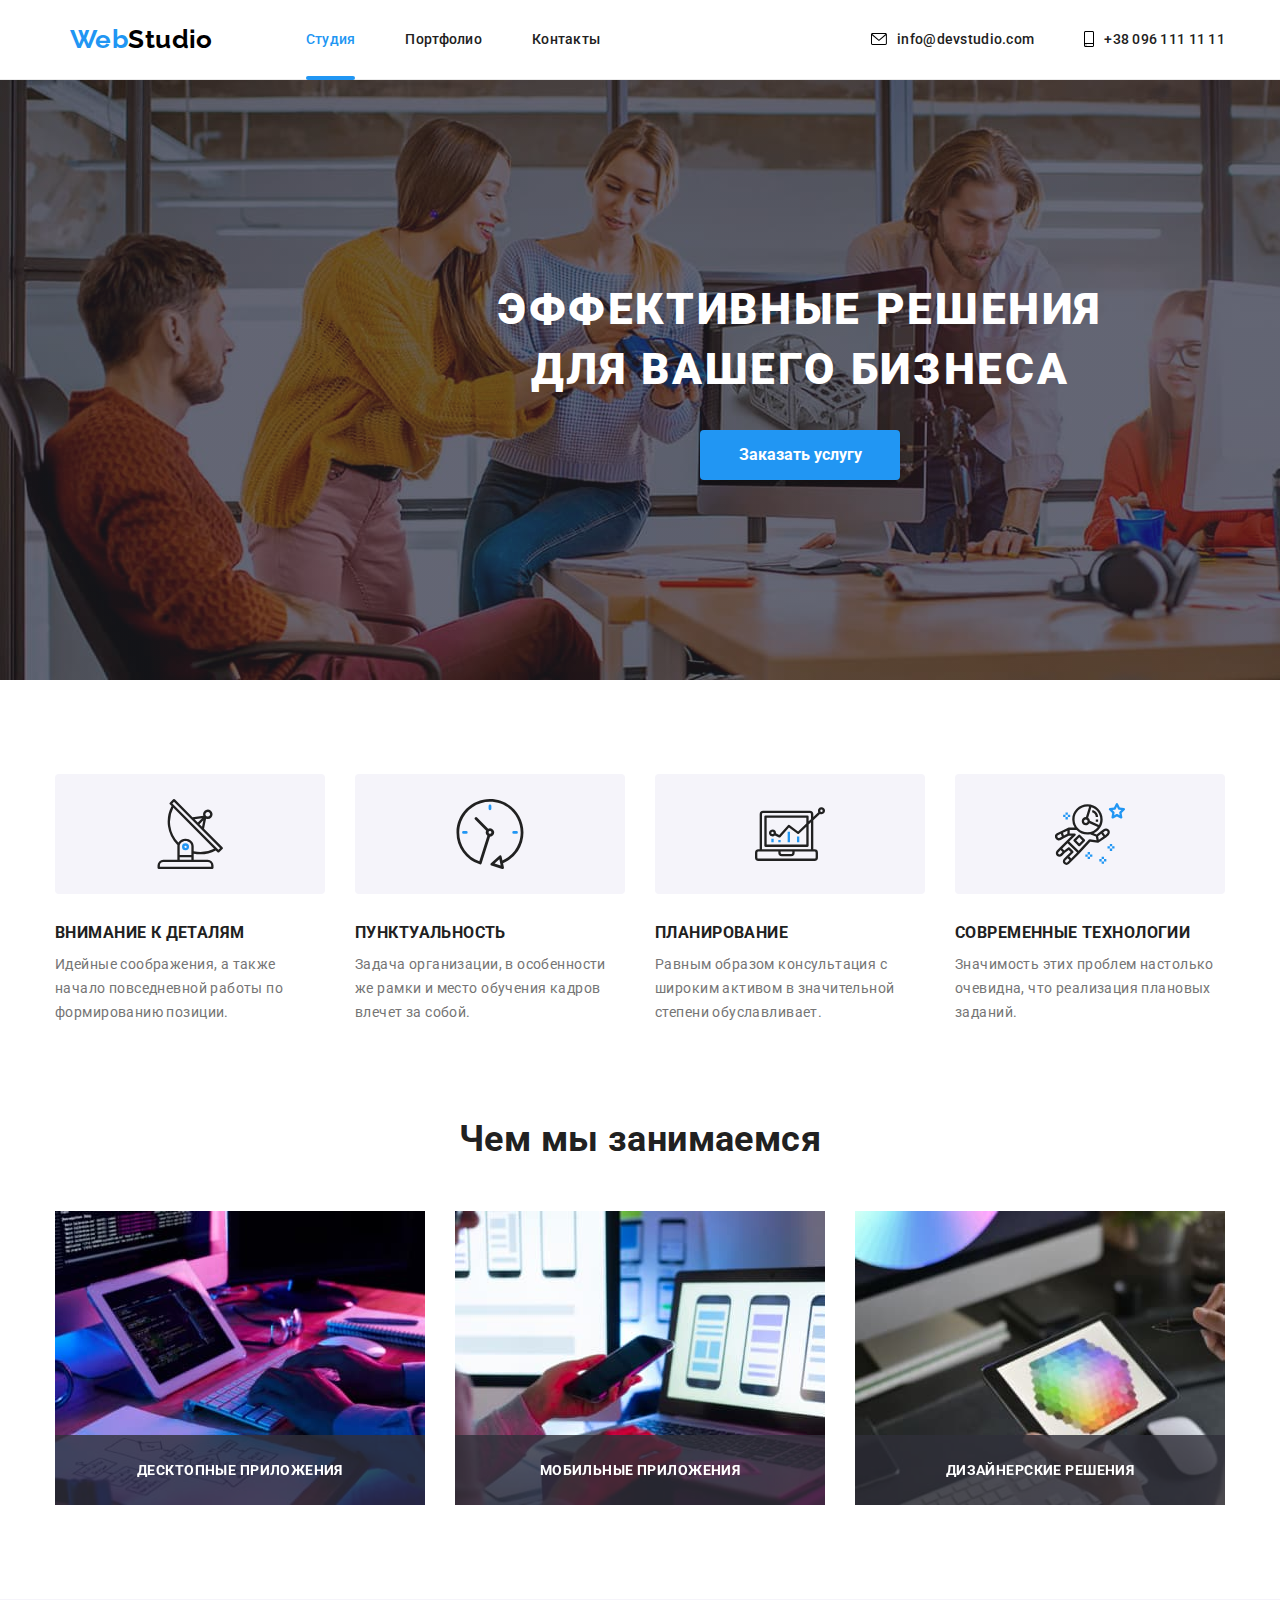
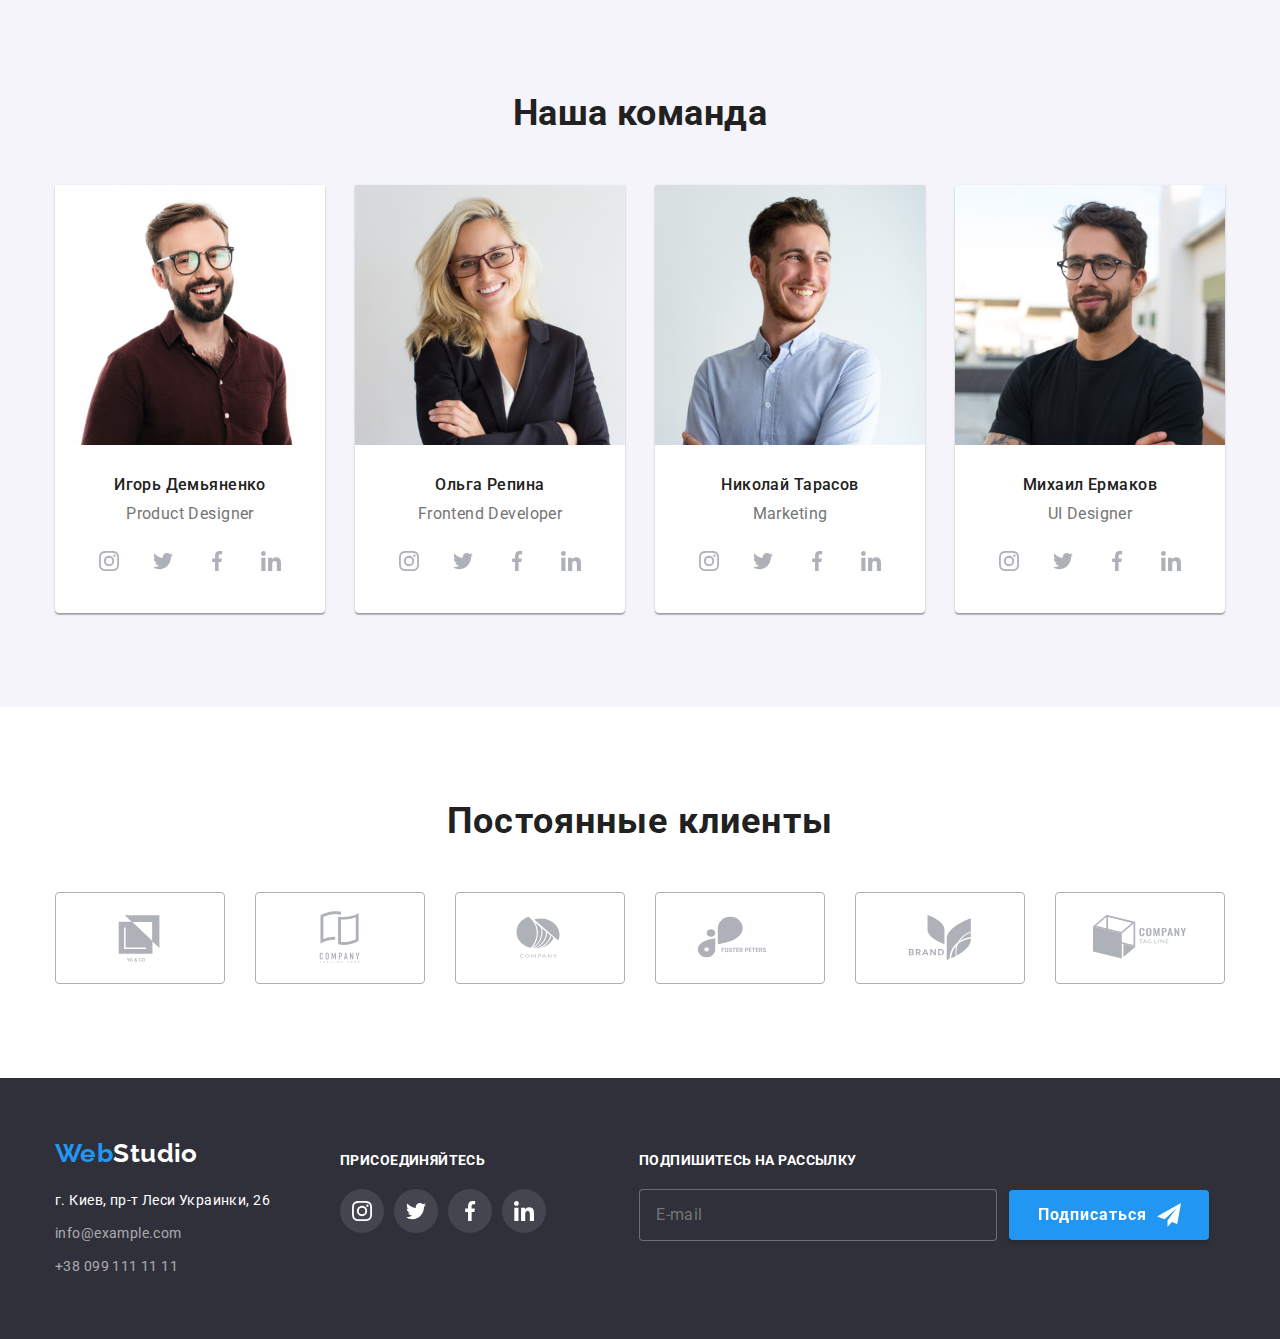
==== commit 09f0b526: "add change" ====
--- a/index.html
+++ b/index.html
@@ -319,7 +319,7 @@
         </section>
         <section class="section">
             <div class="container section__centered">
-                <h2 class="section-title">Постоянные клиенты</h2>
+                <h2 class="section__title">Постоянные клиенты</h2>
                 <ul class="customers-list list">
                     <li class="customers-list__item">
                         <a class="customers-list__link link" href="#">
@@ -431,7 +431,7 @@
                         <svg class="form__icon" width="24" height="24">
                             <use href='./images/send.svg#icon-send'></use>
                         </svg> 
-                    </button>
+                    </button> 
                     </div>
                 </form>    
             </div>
--- a/css/main.min.css
+++ b/css/main.min.css
@@ -4,5 +4,5 @@
  Consolas,  'Liberation Mono',  Menlo,- monospace;font-size:1em}small{font-size:80%}sub,sup{font-size:75%;line-height:0;position:relative;vertical-align:baseline}sub{bottom:-0.25em}sup{top:-0.5em}table{text-indent:0;border-color:inherit}button,input,optgroup,select,textarea{font-family:inherit;font-size:100%;line-height:1.15;margin:0}button,select{text-transform:none}button,[type='button'],[type='reset'],[type='submit']{-webkit-appearance:button}::-moz-focus-inner{border-style:none;padding:0}:-moz-focusring{outline:1px dotted ButtonText}:-moz-ui-invalid{box-shadow:none}legend{padding:0}progress{vertical-align:baseline}::-webkit-inner-spin-button,::-webkit-outer-spin-button{height:auto}[type='search']{-webkit-appearance:textfield;outline-offset:-2px}::-webkit-search-decoration{-webkit-appearance:none}::-webkit-file-upload-button{-webkit-appearance:button;font:inherit}summary{display:list-item}.page{color:var(--primery-text-color);background-color:var(--primery-bg-color);font-family:roboto, sans-serif;letter-spacing:0.03em;font-size:14px;line-height:1.714}.container{width:1200px;padding-right:15px;padding-left:15px;margin:0 auto}.link{text-decoration:none}h1,h2,h3,h4,h5,h6,ul{margin-top:0;margin-bottom:0}.section{padding-top:94px;padding-bottom:94px}.list{display:-webkit-box;display:-webkit-flex;display:-ms-flexbox;display:flex;padding:0;list-style:none}.instruments,.work,.example-work{background:var(--primery-bg-color)}.header{border-bottom:1px solid #ECECEC}.header .header-box{display:-webkit-box;display:-webkit-flex;display:-ms-flexbox;display:flex;-webkit-box-align:center;-webkit-align-items:center;-ms-flex-align:center;align-items:center;-webkit-box-pack:justify;-webkit-justify-content:space-between;-ms-flex-pack:justify;justify-content:space-between}.logo{display:-webkit-box;display:-webkit-flex;display:-ms-flexbox;display:flex;margin-right:93px;font-family:Raleway, sans-serif;margin-bottom:24px;margin-top:24px;font-weight:700;font-size:26px;line-height:1.192;text-decoration:none}.logo .logo__basic-color{color:var(--accent-color)}.logo .logo__color-basic-studio{color:#000000}.nav-header{display:-webkit-box;display:-webkit-flex;display:-ms-flexbox;display:flex;-webkit-box-align:center;-webkit-align-items:center;-ms-flex-align:center;align-items:center;-webkit-box-pack:center;-webkit-justify-content:center;-ms-flex-pack:center;justify-content:center;padding-left:15px;margin-top:0;margin-bottom:0}.nav-header .nav-header__list{display:-webkit-box;display:-webkit-flex;display:-ms-flexbox;display:flex;-webkit-box-align:center;-webkit-align-items:center;-ms-flex-align:center;align-items:center;-webkit-box-pack:center;-webkit-justify-content:center;-ms-flex-pack:center;justify-content:center}.nav-header .nav-header__item:not(:nth-child(2)){margin-left:50px}.nav-header__link{display:inline-block;color:inherit;font-weight:500;line-height:1.143;letter-spacing:0.02em;-webkit-transition:color var(--time-transition) var(--cubic);-o-transition:color var(--time-transition) var(--cubic);transition:color var(--time-transition) var(--cubic)}.nav-header__link:hover,.nav-header__link:focus{color:var(--accent-color)}.nav-header__link .nav-header__link--active{color:var(--accent-color)}.nav-header__link .nav-header__link--active::after{content:"";display:block;position:relative;width:100%;height:4px;top:29px;background-color:var(--accent-color);-webkit-border-radius:2px;border-radius:2px}.connection-list{display:-webkit-box;display:-webkit-flex;display:-ms-flexbox;display:flex;-webkit-box-align:center;-webkit-align-items:center;-ms-flex-align:center;align-items:center;-webkit-box-pack:center;-webkit-justify-content:center;-ms-flex-pack:center;justify-content:center;padding-left:0}.connection-list .connection-list__item{display:-webkit-box;display:-webkit-flex;display:-ms-flexbox;display:flex}.connection-list .connection-list__item:not(:nth-child(1)){margin-left:50px}.connection-list .connection-list__icon-mail,.connection-list .connection-list__icon-phone{margin-right:10px;-webkit-transition:fill var(--time-transition) var(--cubic);-o-transition:fill var(--time-transition) var(--cubic);transition:fill var(--time-transition) var(--cubic)}.connection-list .connection-list__link{display:-webkit-box;display:-webkit-flex;display:-ms-flexbox;display:flex;-webkit-box-align:center;-webkit-align-items:center;-ms-flex-align:center;align-items:center;color:inherit;font-weight:500;line-height:1.143;letter-spacing:0.02em;-webkit-transition:color var(--time-transition) var(--cubic);-o-transition:color var(--time-transition) var(--cubic);transition:color var(--time-transition) var(--cubic)}.connection-list .connection-list__link:hover,.connection-list .connection-list__link:focus{color:var(--accent-color)}.connection-list .connection-list__link:hover .connection-list__link .connection-list__icon-mail,.connection-list .connection-list__link:hover .connection-list__link .connection-list__icon-mail,.connection-list .connection-list__link:hover .connection-list__link .connection-list__icon-phone,.connection-list .connection-list__link:hover .connection-list__link .connection-list__icon-phone,.connection-list .connection-list__link:focus .connection-list__link .connection-list__icon-mail,.connection-list .connection-list__link:focus .connection-list__link .connection-list__icon-mail,.connection-list .connection-list__link:focus .connection-list__link .connection-list__icon-phone,.connection-list .connection-list__link:focus .connection-list__link .connection-list__icon-phone{fill:var(--accent-color)}.hero-container{background-color:#C4C4C4;background-image:-webkit-gradient(linear, left top, left bottom, from(rgba(47,48,58,0.4)), to(rgba(47,48,58,0.4))),url(../images/bg-hero.jpg);background-image:-webkit-linear-gradient(rgba(47,48,58,0.4), rgba(47,48,58,0.4)),url(../images/bg-hero.jpg);background-image:-o-linear-gradient(rgba(47,48,58,0.4), rgba(47,48,58,0.4)),url(../images/bg-hero.jpg);background-image:linear-gradient(rgba(47,48,58,0.4), rgba(47,48,58,0.4)),url(../images/bg-hero.jpg);-webkit-background-size:cover;background-size:cover;width:1600px;height:600px;text-align:center;padding-top:200px;padding-bottom:200px}.hero-container .hero-container__title{margin-bottom:30px;color:var(--color-hero);font-weight:900;font-size:44px;line-height:1.36;letter-spacing:0.06em;text-transform:uppercase}.hero-container .hero-container__button,.hero-container .modal-submit{background-color:var(--accent-color);color:var(--color-button);width:200px;margin-bottom:0px;padding:10px 32px;cursor:pointer;font-weight:700;font-size:16px;line-height:1.875;-webkit-box-shadow:0px 4px 4px rgba(0,0,0,0.15);box-shadow:0px 4px 4px rgba(0,0,0,0.15);-webkit-border-radius:4px;border-radius:4px;border:none}.backdrop{position:fixed;top:0;left:0;width:100%;height:100%;background-color:rgba(0,0,0,0.2);opacity:1;-webkit-transition:opacity var(--time-transition) var(--cubic);-o-transition:opacity var(--time-transition) var(--cubic);transition:opacity var(--time-transition) var(--cubic)}.backdrop--is-hidden{opacity:0;pointer-events:none}.backdrop--is-hidden .modal{-webkit-transform:translate(-50%, -50%) scale(0.5);-ms-transform:translate(-50%, -50%) scale(0.5);transform:translate(-50%, -50%) scale(0.5)}.modal{position:absolute;top:50%;left:50%;-webkit-transform:translate(-50%, -50%) scale(1);-ms-transform:translate(-50%, -50%) scale(1);transform:translate(-50%, -50%) scale(1);-webkit-transition:-webkit-transform var(--time-transition) var(--cubic);transition:-webkit-transform var(--time-transition) var(--cubic);-o-transition:transform var(--time-transition) var(--cubic);transition:transform var(--time-transition) var(--cubic);transition:transform var(--time-transition) var(--cubic), -webkit-transform var(--time-transition) var(--cubic);width:528px;height:581px;padding:40px 40px;background-color:#fff;-webkit-box-shadow:0px 1px 3px rgba(0,0,0,0.12),0px 1px 1px rgba(0,0,0,0.14),0px 2px 1px rgba(0,0,0,0.2);box-shadow:0px 1px 3px rgba(0,0,0,0.12),0px 1px 1px rgba(0,0,0,0.14),0px 2px 1px rgba(0,0,0,0.2);-webkit-border-radius:4px;border-radius:4px}.modal .modal__close{position:absolute;top:8px;right:8px;width:30px;height:30px;background:#FFFFFF;border:1px solid rgba(0,0,0,0.1);-webkit-box-sizing:border-box;box-sizing:border-box;-webkit-border-radius:50%;border-radius:50%}.modal .modal__icon{position:absolute;width:50%;height:50%;-webkit-transform:translate(-50%, -50%);-ms-transform:translate(-50%, -50%);transform:translate(-50%, -50%);fill:#000000;cursor:pointer}.modal .modal__title{font-weight:bold;font-size:20px;line-height:1.15;margin:0 0 12px 0}.modal .modal-submit{margin-bottom:40px}.modal-container{position:relative}.modal-container .modal-container__field{display:block;text-align:start;font-size:12px;line-height:14px;letter-spacing:0.01em;color:var(--secondary-text-color);margin-bottom:10px}.modal-container .modal-container__field--check:checked ~ .modal-container__checkbox-icon{background-image:url(../images/iconcheck.svg);-webkit-background-size:contain;background-size:contain;background-repeat:no-repeat;background-position:center;background-color:var(--accent-color);border-color:var(--accent-color);-webkit-background-clip:border-box;background-clip:border-box}.modal-container .modal-container__form,.modal-container .modal-container__comments{width:100%;height:40px;border:1px solid rgba(164,148,148,0.2);-webkit-border-radius:4px;border-radius:4px;margin-top:4px;padding-left:42px;outline:none;-webkit-transition:border var(--time-transition) var(--cubic);-o-transition:border var(--time-transition) var(--cubic);transition:border var(--time-transition) var(--cubic)}.modal-container .modal-container__comments{width:448px;height:120px;padding:12px 16px;margin-bottom:20px;resize:none}.modal-container .modal-container__icon{position:absolute;top:50%;left:12px;fill:var(--primery-text-color);-webkit-transition:fill var(--time-transition) var(--cubic);-o-transition:fill var(--time-transition) var(--cubic);transition:fill var(--time-transition) var(--cubic)}.modal-container:focus-within .modal-container__icon{fill:var(--accent-color)}.modal-container:focus-within .modal-container__form,.modal-container:focus-within .modal-container__comments{border:1px solid #2196F3;-webkit-border-radius:4px;border-radius:4px}.modal-container .modal-container__checkbox{margin:0 auto;position:relative;display:-webkit-box;display:-webkit-flex;display:-ms-flexbox;display:flex;-webkit-box-align:center;-webkit-align-items:center;-ms-flex-align:center;align-items:center;-webkit-box-pack:center;-webkit-justify-content:center;-ms-flex-pack:center;justify-content:center;font-size:14px;line-height:1.71;color:var(--secondary-text-color);padding-left:20px;margin-bottom:30px}.modal-container .modal-container__checkbox-icon{position:absolute;left:10px;width:16px;height:15px;background:#FFFFFF;border:2px solid var(--primery-text-color);-webkit-box-shadow:0px 1px 3px rgba(0,0,0,0.12),0px 1px 1px rgba(0,0,0,0.14),0px 2px 1px rgba(0,0,0,0.2);box-shadow:0px 1px 3px rgba(0,0,0,0.12),0px 1px 1px rgba(0,0,0,0.14),0px 2px 1px rgba(0,0,0,0.2);-webkit-border-radius:4px;border-radius:4px;-webkit-transition:background-color var(--cubic) var(--time-transition),border-color var(--cubic) var(--time-transition),-webkit-background-clip var(--cubic) var(--time-transition);transition:background-color var(--cubic) var(--time-transition),border-color var(--cubic) var(--time-transition),-webkit-background-clip var(--cubic) var(--time-transition);-o-transition:background-color var(--cubic) var(--time-transition),border-color var(--cubic) var(--time-transition),background-clip var(--cubic) var(--time-transition);transition:background-color var(--cubic) var(--time-transition),border-color var(--cubic) var(--time-transition),background-clip var(--cubic) var(--time-transition);transition:background-color var(--cubic) var(--time-transition),border-color var(--cubic) var(--time-transition),background-clip var(--cubic) var(--time-transition),-webkit-background-clip var(--cubic) var(--time-transition)}.modal-container .modal-container__form-link{color:var(--accent-color);margin-left:5px}.modal-container .visually-hidden{position:absolute;width:1px;height:1px;margin:-1px;padding:0;overflow:hidden;border:0;clip:rect(0 0 0 0)}.instruments{margin-bottom:0;text-align:start}.instruments .instruments__item:not(:first-child){margin-left:30px}.instruments .icon-container{display:-webkit-box;display:-webkit-flex;display:-ms-flexbox;display:flex;-webkit-box-pack:center;-webkit-justify-content:center;-ms-flex-pack:center;justify-content:center;-webkit-box-align:center;-webkit-align-items:center;-ms-flex-align:center;align-items:center;width:270px;height:120px;background-color:#F5F4FA;-webkit-border-radius:4px;border-radius:4px;margin-bottom:30px}.instruments .instruments__icon{display:inline-block}.instruments .instruments__title{margin-bottom:10px;color:var(--primery-text-color);font-weight:700;line-height:1.143;text-transform:uppercase}.instruments .instruments__text{color:var(--secondary-text-color);font-weight:normal;margin-top:0;margin-bottom:0}.section-team{background:#f5f4fa}.section-team .team__item:not(:first-child){margin-left:30px}.section-team .section-team__title{font-weight:700;font-size:36px;line-height:1.166;text-align:center;margin-bottom:50px}.section-team .team__foto{display:block;margin-bottom:30px}.section-team .team__item{background-color:var(--primery-bg-color);-webkit-box-shadow:0px 1px 3px rgba(0,0,0,0.12),0px 1px 1px rgba(0,0,0,0.14),0px 2px 1px rgba(0,0,0,0.2);box-shadow:0px 1px 3px rgba(0,0,0,0.12),0px 1px 1px rgba(0,0,0,0.14),0px 2px 1px rgba(0,0,0,0.2);-webkit-border-radius:0px 0px 4px 4px;border-radius:0px 0px 4px 4px}.section-team .team__name{font-weight:500;font-size:16px;line-height:1.187;text-align:center;margin-bottom:10px}.section-team .team__profession{color:var(--secondary-text-color);font-weight:normal;font-size:16px;line-height:1.187;text-align:center;margin:0 0 16px 0}.section-work{padding-top:0}.section-work .work__title{margin-bottom:50px;font-weight:700;font-size:36px;line-height:1.166;text-align:center}.section-work .work__list{display:-webkit-box;display:-webkit-flex;display:-ms-flexbox;display:flex;-webkit-box-align:center;-webkit-align-items:center;-ms-flex-align:center;align-items:center}.section-work .work__item:not(:first-child){margin-left:30px}.section-work .work__thumb{position:relative}.section-work .work__list-img{display:block}.section-work .work__title-thumb{position:absolute;bottom:0px;left:0;width:370px;height:70px;padding:27px 0 27px 0;background:rgba(47,48,58,0.8);font-weight:bold;font-size:14px;line-height:1.142;text-align:center;letter-spacing:0.03em;text-transform:uppercase;color:#ffffff}.social-team{display:-webkit-box;display:-webkit-flex;display:-ms-flexbox;display:flex;-webkit-box-pack:center;-webkit-justify-content:center;-ms-flex-pack:center;justify-content:center;-webkit-box-align:center;-webkit-align-items:center;-ms-flex-align:center;align-items:center}.social-team .social-team__item{width:44px;height:44px;-webkit-border-radius:50%;border-radius:50%;margin-bottom:30px}.social-team .social-team__item:not(:last-child){margin-right:10px}.social-team .social-team__icon{background-position:center;fill:currentColor;-webkit-transition:fill var(--time-transition) var(--cubic);-o-transition:fill var(--time-transition) var(--cubic);transition:fill var(--time-transition) var(--cubic)}.social-team .social-team__link{display:-webkit-box;display:-webkit-flex;display:-ms-flexbox;display:flex;-webkit-box-pack:center;-webkit-justify-content:center;-ms-flex-pack:center;justify-content:center;-webkit-box-align:center;-webkit-align-items:center;-ms-flex-align:center;align-items:center;-webkit-border-radius:50%;border-radius:50%;width:100%;height:100%;color:var(--color-icon);-webkit-transition:background-color var(--time-transition) var(--cubic);-o-transition:background-color var(--time-transition) var(--cubic);transition:background-color var(--time-transition) var(--cubic)}.social-team .social-team__link:hover,.social-team .social-team__link:focus{background-color:var(--accent-color)}.social-team .social-team__link:hover .social-team__icon,.social-team .social-team__link:focus .social-team__icon{fill:#fff}.section-customers__centered{text-align:center}.section-title{margin-bottom:50px;font-weight:bold;font-size:36px;line-height:1.16;text-align:center;letter-spacing:0.03em;color:var(--primery-text-color)}.customers-list__item:not(:last-child){margin-right:30px}.customers-list__item{display:-webkit-box;display:-webkit-flex;display:-ms-flexbox;display:flex;border:1px solid #AFB1B8;-webkit-border-radius:4px;border-radius:4px;width:170px;height:92px;-webkit-transition:border-color var(--time-transition) var(--cubic);-o-transition:border-color var(--time-transition) var(--cubic);transition:border-color var(--time-transition) var(--cubic)}.customers-list__item:hover,.customers-list__item:focus{border-color:var(--accent-color)}.customers-list__item .customers-list__link{display:-webkit-box;display:-webkit-flex;display:-ms-flexbox;display:flex;width:100%;height:100%;-webkit-box-align:center;-webkit-align-items:center;-ms-flex-align:center;align-items:center;-webkit-box-pack:center;-webkit-justify-content:center;-ms-flex-pack:center;justify-content:center;color:var(--color-icon)}.customers-list__item .customers-list__icon{fill:currentColor;-webkit-transition:fill var(--time-transition) var(--cubic);-o-transition:fill var(--time-transition) var(--cubic);transition:fill var(--time-transition) var(--cubic)}.customers-list__item:hover .customers-list__icon,.customers-list__item:focus .customers-list__icon{fill:var(--accent-color)}.examples-list{-webkit-box-pack:center;-webkit-justify-content:center;-ms-flex-pack:center;justify-content:center;padding-top:94px;padding-bottom:50px}.examples-list .examples-list__item:not(:first-child){margin-left:30px}.examples-list .examples-list__button{color:var(--primery-text-color);background-color:var(--buttom-bg-color-potfolio);font-weight:500;font-size:16px;line-height:1.62;text-align:center;cursor:pointer;border:none;-webkit-border-radius:4px;border-radius:4px;padding:6px 22px;-webkit-transition:background-color var(--time-transition) var(--cubic),color var(--time-transition) var(--cubic),-webkit-box-shadow var(--time-transition) var(--cubic);transition:background-color var(--time-transition) var(--cubic),color var(--time-transition) var(--cubic),-webkit-box-shadow var(--time-transition) var(--cubic);-o-transition:background-color var(--time-transition) var(--cubic),color var(--time-transition) var(--cubic),box-shadow var(--time-transition) var(--cubic);transition:background-color var(--time-transition) var(--cubic),color var(--time-transition) var(--cubic),box-shadow var(--time-transition) var(--cubic);transition:background-color var(--time-transition) var(--cubic),color var(--time-transition) var(--cubic),box-shadow var(--time-transition) var(--cubic),-webkit-box-shadow var(--time-transition) var(--cubic)}.examples-list .examples-list__button:hover,.examples-list .examples-list__button:focus{background-color:var(--accent-color);color:var(--color-button);-webkit-box-shadow:0px 3px 1px rgba(0,0,0,0.1),0px 1px 2px rgba(0,0,0,0.08),0px 2px 2px rgba(0,0,0,0.12);box-shadow:0px 3px 1px rgba(0,0,0,0.1),0px 1px 2px rgba(0,0,0,0.08),0px 2px 2px rgba(0,0,0,0.12)}.works{-webkit-flex-wrap:wrap;-ms-flex-wrap:wrap;flex-wrap:wrap;padding-bottom:94px}.works .works__item{-webkit-box-sizing:border-box;box-sizing:border-box}.works .works__item:not(:nth-child(3n)){background-color:var(--bg-card-portfolio);margin-right:30px}.works .works__item:not(:nth-last-child(-n+3)){margin-bottom:30px}.works .works__link{display:block;text-decoration:none;color:var(--primery-text-color);-webkit-transition:-webkit-box-shadow var(--time-transition) var(--cubic);transition:-webkit-box-shadow var(--time-transition) var(--cubic);-o-transition:box-shadow var(--time-transition) var(--cubic);transition:box-shadow var(--time-transition) var(--cubic);transition:box-shadow var(--time-transition) var(--cubic), -webkit-box-shadow var(--time-transition) var(--cubic)}.works .works__link:hover{-webkit-box-shadow:0px 1px 1px rgba(0,0,0,0.12),0px 4px 4px rgba(0,0,0,0.06),1px 4px 6px rgba(0,0,0,0.16);box-shadow:0px 1px 1px rgba(0,0,0,0.12),0px 4px 4px rgba(0,0,0,0.06),1px 4px 6px rgba(0,0,0,0.16)}.card-thumb{position:relative;overflow:hidden}.card-thumb .card-thumb__img{display:block;max-width:370px}.card-thumb .card-thumb__overlay{position:absolute;top:0;left:0;width:100%;height:100%;padding:63px 24px 63px 24px;font-size:18px;line-height:1.56;letter-spacing:0.03em;color:#FFFFFF;opacity:0;background-color:rgba(33,150,243,0.9);-webkit-transform:translateY(100%);-ms-transform:translateY(100%);transform:translateY(100%);-webkit-transition:opacity var(--time-transition) var(--cubic),-webkit-transform var(--time-transition) var(--cubic);transition:opacity var(--time-transition) var(--cubic),-webkit-transform var(--time-transition) var(--cubic);-o-transition:opacity var(--time-transition) var(--cubic),transform var(--time-transition) var(--cubic);transition:opacity var(--time-transition) var(--cubic),transform var(--time-transition) var(--cubic);transition:opacity var(--time-transition) var(--cubic),transform var(--time-transition) var(--cubic),-webkit-transform var(--time-transition) var(--cubic)}.card-thumb .card-thumb__info-text{margin:0 0}.card-thumb__meta{border:1px solid #EEEEEE;padding:20px 24px;-webkit-box-shadow:0px 1px 1px rgba(0,0,0,0.12),0;box-shadow:0px 1px 1px rgba(0,0,0,0.12),0}.card-thumb__meta .card-thumb__name{font-weight:700;font-size:18px;line-height:2;letter-spacing:0.06em;margin-bottom:4px}.card-thumb__meta .card-thumb__category{color:var(--secondary-text-color);font-size:16px;line-height:1.87;letter-spacing:0.03em;margin-bottom:0;margin-top:0}.works__link:hover .card-thumb__overlay,.works__link:focus .card-thumb__overlay{opacity:1;-webkit-transform:translateY(0);-ms-transform:translateY(0);transform:translateY(0)}.nav-footer{background-color:var(--secondary-bg-color);padding-bottom:60px;padding-top:60px}.nav-footer .nav-footer__container{display:-webkit-box;display:-webkit-flex;display:-ms-flexbox;display:flex}.nav-footer .address{display:block;margin-right:70px}.nav-footer .address-list{display:block;margin-left:0}.nav-footer .address-list .address-list__item:not(:first-child){margin-left:0;margin-top:9px}.nav-footer .address-list .address-list__contacts{color:rgba(255,255,255,0.6);font-style:normal;font-weight:400;color:#ffffff99;-webkit-transition:color 250ms cubic-bezier(0.4, 0, 0.2, 1);-o-transition:color 250ms cubic-bezier(0.4, 0, 0.2, 1);transition:color 250ms cubic-bezier(0.4, 0, 0.2, 1)}.nav-footer .address-list .address-list__contacts:hover,.nav-footer .address-list .address-list__contacts:focus{color:var(--accent-color)}.nav-footer .address-list .address-list__contacts--white-color{color:#ffffff}.logo--change-color{display:inline-block;margin:0 0 20px 0}.logo__color-basic-studio--inverse{color:#ffffff}.invitation{margin-top:15px}.invitation .invitation__title{font-size:14px;letter-spacing:0.03em;font-weight:700;line-height:1.14;text-transform:uppercase;color:#FFFFFF}.social-list__item{display:-webkit-box;display:-webkit-flex;display:-ms-flexbox;display:flex;width:44px;height:44px}.social-list__item:not(:last-child){margin-right:10px}.social-list{margin-top:20px}.social-list .social-list__link{display:-webkit-box;display:-webkit-flex;display:-ms-flexbox;display:flex;width:100%;height:100%;-webkit-box-pack:center;-webkit-justify-content:center;-ms-flex-pack:center;justify-content:center;-webkit-box-align:center;-webkit-align-items:center;-ms-flex-align:center;align-items:center;-webkit-border-radius:50%;border-radius:50%;background-color:rgba(255,255,255,0.1);fill:#ffffff;-webkit-transition:background-color var(--time-transition) var(--cubic);-o-transition:background-color var(--time-transition) var(--cubic);transition:background-color var(--time-transition) var(--cubic)}.social-list .social-list__link:hover,.social-list .social-list__link:focus{background-color:var(--accent-color)}.form{margin-top:15px;margin-left:93px}.form .form__title{margin:0;font-size:14px;letter-spacing:0.03em;font-weight:700;line-height:1.14;text-transform:uppercase;color:#FFFFFF}.form .form-container{display:-webkit-box;display:-webkit-flex;display:-ms-flexbox;display:flex;-webkit-box-align:center;-webkit-align-items:center;-ms-flex-align:center;align-items:center;margin-top:20px}.form .form__input{width:358px;border:1px solid rgba(255,255,255,0.3);-webkit-box-sizing:border-box;box-sizing:border-box;-webkit-border-radius:4px;border-radius:4px;padding:15px 0 15px 16px;background:#2F303A;font-size:16px;line-height:1.25;letter-spacing:0.03em;color:rgba(255,255,255,0.6);margin-right:12px}.form .form__submit{position:relative;display:-webkit-box;display:-webkit-flex;display:-ms-flexbox;display:flex;width:200px;font-weight:700;font-size:16px;line-height:1.87;letter-spacing:0.06em;padding:10px 62px 10px 29px;background:var(--accent-color);-webkit-box-shadow:0px 4px 4px rgba(0,0,0,0.15);box-shadow:0px 4px 4px rgba(0,0,0,0.15);border:none;-webkit-border-radius:4px;border-radius:4px;cursor:pointer;color:#FFFFFF}.form .form__icon{display:block;position:absolute;top:13px;right:28px;fill:#ffffff}
+ monospace;font-size:1em}small{font-size:80%}sub,sup{font-size:75%;line-height:0;position:relative;vertical-align:baseline}sub{bottom:-0.25em}sup{top:-0.5em}table{text-indent:0;border-color:inherit}button,input,optgroup,select,textarea{font-family:inherit;font-size:100%;line-height:1.15;margin:0}button,select{text-transform:none}button,[type='button'],[type='reset'],[type='submit']{-webkit-appearance:button}::-moz-focus-inner{border-style:none;padding:0}:-moz-focusring{outline:1px dotted ButtonText}:-moz-ui-invalid{box-shadow:none}legend{padding:0}progress{vertical-align:baseline}::-webkit-inner-spin-button,::-webkit-outer-spin-button{height:auto}[type='search']{-webkit-appearance:textfield;outline-offset:-2px}::-webkit-search-decoration{-webkit-appearance:none}::-webkit-file-upload-button{-webkit-appearance:button;font:inherit}summary{display:list-item}.page{color:var(--primery-text-color);background-color:var(--primery-bg-color);font-family:roboto, sans-serif;letter-spacing:0.03em;font-size:14px;line-height:1.714}.container{width:1200px;padding-right:15px;padding-left:15px;margin:0 auto}.link{text-decoration:none}h1,h2,h3,h4,h5,h6,ul{margin-top:0;margin-bottom:0}.section{padding-top:94px;padding-bottom:94px}.list{display:-webkit-box;display:-webkit-flex;display:-ms-flexbox;display:flex;padding:0;list-style:none}.instruments,.work,.example-work{background:var(--primery-bg-color)}.header{border-bottom:1px solid #ECECEC}.header .header-box{display:-webkit-box;display:-webkit-flex;display:-ms-flexbox;display:flex;-webkit-box-align:center;-webkit-align-items:center;-ms-flex-align:center;align-items:center;-webkit-box-pack:justify;-webkit-justify-content:space-between;-ms-flex-pack:justify;justify-content:space-between}.logo{display:-webkit-box;display:-webkit-flex;display:-ms-flexbox;display:flex;margin-right:93px;font-family:Raleway, sans-serif;margin-bottom:24px;margin-top:24px;font-weight:700;font-size:26px;line-height:1.192;text-decoration:none}.logo .logo__basic-color{color:var(--accent-color)}.logo .logo__color-basic-studio{color:#000000}.nav-header{display:-webkit-box;display:-webkit-flex;display:-ms-flexbox;display:flex;-webkit-box-align:center;-webkit-align-items:center;-ms-flex-align:center;align-items:center;-webkit-box-pack:center;-webkit-justify-content:center;-ms-flex-pack:center;justify-content:center;padding-left:15px;margin-top:0;margin-bottom:0}.nav-header .nav-header__list{display:-webkit-box;display:-webkit-flex;display:-ms-flexbox;display:flex;-webkit-box-align:center;-webkit-align-items:center;-ms-flex-align:center;align-items:center;-webkit-box-pack:center;-webkit-justify-content:center;-ms-flex-pack:center;justify-content:center}.nav-header .nav-header__item:nth-last-child(-n+2){margin-left:50px}.nav-header__link{display:inline-block;color:inherit;font-weight:500;line-height:1.143;letter-spacing:0.02em;-webkit-transition:color var(--time-transition) var(--cubic);-o-transition:color var(--time-transition) var(--cubic);transition:color var(--time-transition) var(--cubic)}.nav-header__link:hover,.nav-header__link:focus{color:var(--accent-color)}.nav-header__link--active{color:var(--accent-color)}.nav-header__link--active::after{content:"";display:block;position:relative;width:100%;height:4px;top:29px;background-color:var(--accent-color);-webkit-border-radius:2px;border-radius:2px}.connection-list{display:-webkit-box;display:-webkit-flex;display:-ms-flexbox;display:flex;-webkit-box-align:center;-webkit-align-items:center;-ms-flex-align:center;align-items:center;-webkit-box-pack:center;-webkit-justify-content:center;-ms-flex-pack:center;justify-content:center;padding-left:0}.connection-list .connection-list__item{display:-webkit-box;display:-webkit-flex;display:-ms-flexbox;display:flex}.connection-list .connection-list__item:not(:nth-child(1)){margin-left:50px}.connection-list .connection-list__icon-mail,.connection-list .connection-list__icon-phone{margin-right:10px;-webkit-transition:fill var(--time-transition) var(--cubic);-o-transition:fill var(--time-transition) var(--cubic);transition:fill var(--time-transition) var(--cubic)}.connection-list .connection-list__link{display:-webkit-box;display:-webkit-flex;display:-ms-flexbox;display:flex;-webkit-box-align:center;-webkit-align-items:center;-ms-flex-align:center;align-items:center;color:inherit;font-weight:500;line-height:1.143;letter-spacing:0.02em;-webkit-transition:color var(--time-transition) var(--cubic);-o-transition:color var(--time-transition) var(--cubic);transition:color var(--time-transition) var(--cubic)}.connection-list .connection-list__link:hover,.connection-list .connection-list__link:focus{color:var(--accent-color)}.connection-list .connection-list__link:hover .connection-list__link .connection-list__icon-mail,.connection-list .connection-list__link:hover .connection-list__link .connection-list__icon-mail,.connection-list .connection-list__link:hover .connection-list__link .connection-list__icon-phone,.connection-list .connection-list__link:hover .connection-list__link .connection-list__icon-phone,.connection-list .connection-list__link:focus .connection-list__link .connection-list__icon-mail,.connection-list .connection-list__link:focus .connection-list__link .connection-list__icon-mail,.connection-list .connection-list__link:focus .connection-list__link .connection-list__icon-phone,.connection-list .connection-list__link:focus .connection-list__link .connection-list__icon-phone{fill:var(--accent-color)}.hero-container{background-color:#C4C4C4;background-image:-webkit-gradient(linear, left top, left bottom, from(rgba(47,48,58,0.4)), to(rgba(47,48,58,0.4))),url(../images/bg-hero.jpg);background-image:-webkit-linear-gradient(rgba(47,48,58,0.4), rgba(47,48,58,0.4)),url(../images/bg-hero.jpg);background-image:-o-linear-gradient(rgba(47,48,58,0.4), rgba(47,48,58,0.4)),url(../images/bg-hero.jpg);background-image:linear-gradient(rgba(47,48,58,0.4), rgba(47,48,58,0.4)),url(../images/bg-hero.jpg);-webkit-background-size:cover;background-size:cover;width:1600px;height:600px;text-align:center;padding-top:200px;padding-bottom:200px}.hero-container .hero-container__title{margin-bottom:30px;color:var(--color-hero);font-weight:900;font-size:44px;line-height:1.36;letter-spacing:0.06em;text-transform:uppercase}.hero-container .hero-container__button,.hero-container .modal-submit{background-color:var(--accent-color);color:var(--color-button);width:200px;margin-bottom:0px;padding:10px 32px;cursor:pointer;font-weight:700;font-size:16px;line-height:1.875;-webkit-box-shadow:0px 4px 4px rgba(0,0,0,0.15);box-shadow:0px 4px 4px rgba(0,0,0,0.15);-webkit-border-radius:4px;border-radius:4px;border:none}.backdrop{position:fixed;top:0;left:0;width:100%;height:100%;background-color:rgba(0,0,0,0.2);opacity:1;-webkit-transition:opacity var(--time-transition) var(--cubic);-o-transition:opacity var(--time-transition) var(--cubic);transition:opacity var(--time-transition) var(--cubic)}.backdrop--is-hidden{opacity:0;pointer-events:none}.backdrop--is-hidden .modal{-webkit-transform:translate(-50%, -50%) scale(0.5);-ms-transform:translate(-50%, -50%) scale(0.5);transform:translate(-50%, -50%) scale(0.5)}.modal{position:absolute;top:50%;left:50%;-webkit-transform:translate(-50%, -50%) scale(1);-ms-transform:translate(-50%, -50%) scale(1);transform:translate(-50%, -50%) scale(1);-webkit-transition:-webkit-transform var(--time-transition) var(--cubic);transition:-webkit-transform var(--time-transition) var(--cubic);-o-transition:transform var(--time-transition) var(--cubic);transition:transform var(--time-transition) var(--cubic);transition:transform var(--time-transition) var(--cubic), -webkit-transform var(--time-transition) var(--cubic);width:528px;height:581px;padding:40px 40px;background-color:#fff;-webkit-box-shadow:0px 1px 3px rgba(0,0,0,0.12),0px 1px 1px rgba(0,0,0,0.14),0px 2px 1px rgba(0,0,0,0.2);box-shadow:0px 1px 3px rgba(0,0,0,0.12),0px 1px 1px rgba(0,0,0,0.14),0px 2px 1px rgba(0,0,0,0.2);-webkit-border-radius:4px;border-radius:4px}.modal .modal__close{position:absolute;top:8px;right:8px;width:30px;height:30px;background:#FFFFFF;border:1px solid rgba(0,0,0,0.1);-webkit-box-sizing:border-box;box-sizing:border-box;-webkit-border-radius:50%;border-radius:50%}.modal .modal__icon{position:absolute;width:50%;height:50%;-webkit-transform:translate(-50%, -50%);-ms-transform:translate(-50%, -50%);transform:translate(-50%, -50%);fill:#000000;cursor:pointer}.modal .modal__title{font-weight:bold;font-size:20px;line-height:1.15;margin:0 0 12px 0}.modal .modal-submit{margin-bottom:40px}.modal-container{position:relative}.modal-container .modal-container__field{display:block;text-align:start;font-size:12px;line-height:14px;letter-spacing:0.01em;color:var(--secondary-text-color);margin-bottom:10px}.modal-container .modal-container__field--check:checked ~ .modal-container__checkbox-icon{background-image:url(../images/iconcheck.svg);-webkit-background-size:contain;background-size:contain;background-repeat:no-repeat;background-position:center;background-color:var(--accent-color);border-color:var(--accent-color);-webkit-background-clip:border-box;background-clip:border-box}.modal-container .modal-container__form,.modal-container .modal-container__comments{width:100%;height:40px;border:1px solid rgba(164,148,148,0.2);-webkit-border-radius:4px;border-radius:4px;margin-top:4px;padding-left:42px;outline:none;-webkit-transition:border var(--time-transition) var(--cubic);-o-transition:border var(--time-transition) var(--cubic);transition:border var(--time-transition) var(--cubic)}.modal-container .modal-container__comments{width:448px;height:120px;padding:12px 16px;margin-bottom:20px;resize:none}.modal-container .modal-container__icon{position:absolute;top:50%;left:12px;fill:var(--primery-text-color);-webkit-transition:fill var(--time-transition) var(--cubic);-o-transition:fill var(--time-transition) var(--cubic);transition:fill var(--time-transition) var(--cubic)}.modal-container:focus-within .modal-container__icon{fill:var(--accent-color)}.modal-container:focus-within .modal-container__form,.modal-container:focus-within .modal-container__comments{border:1px solid #2196F3;-webkit-border-radius:4px;border-radius:4px}.modal-container .modal-container__checkbox{margin:0 auto;position:relative;display:-webkit-box;display:-webkit-flex;display:-ms-flexbox;display:flex;-webkit-box-align:center;-webkit-align-items:center;-ms-flex-align:center;align-items:center;-webkit-box-pack:center;-webkit-justify-content:center;-ms-flex-pack:center;justify-content:center;font-size:14px;line-height:1.71;color:var(--secondary-text-color);padding-left:20px;margin-bottom:30px}.modal-container .modal-container__checkbox-icon{position:absolute;left:10px;width:16px;height:15px;background:#FFFFFF;border:2px solid var(--primery-text-color);-webkit-box-shadow:0px 1px 3px rgba(0,0,0,0.12),0px 1px 1px rgba(0,0,0,0.14),0px 2px 1px rgba(0,0,0,0.2);box-shadow:0px 1px 3px rgba(0,0,0,0.12),0px 1px 1px rgba(0,0,0,0.14),0px 2px 1px rgba(0,0,0,0.2);-webkit-border-radius:4px;border-radius:4px;-webkit-transition:background-color var(--cubic) var(--time-transition),border-color var(--cubic) var(--time-transition),-webkit-background-clip var(--cubic) var(--time-transition);transition:background-color var(--cubic) var(--time-transition),border-color var(--cubic) var(--time-transition),-webkit-background-clip var(--cubic) var(--time-transition);-o-transition:background-color var(--cubic) var(--time-transition),border-color var(--cubic) var(--time-transition),background-clip var(--cubic) var(--time-transition);transition:background-color var(--cubic) var(--time-transition),border-color var(--cubic) var(--time-transition),background-clip var(--cubic) var(--time-transition);transition:background-color var(--cubic) var(--time-transition),border-color var(--cubic) var(--time-transition),background-clip var(--cubic) var(--time-transition),-webkit-background-clip var(--cubic) var(--time-transition)}.modal-container .modal-container__form-link{color:var(--accent-color);margin-left:5px}.modal-container .visually-hidden{position:absolute;width:1px;height:1px;margin:-1px;padding:0;overflow:hidden;border:0;clip:rect(0 0 0 0)}.instruments{margin-bottom:0;text-align:start}.instruments .instruments__item:not(:first-child){margin-left:30px}.instruments .icon-container{display:-webkit-box;display:-webkit-flex;display:-ms-flexbox;display:flex;-webkit-box-pack:center;-webkit-justify-content:center;-ms-flex-pack:center;justify-content:center;-webkit-box-align:center;-webkit-align-items:center;-ms-flex-align:center;align-items:center;width:270px;height:120px;background-color:#F5F4FA;-webkit-border-radius:4px;border-radius:4px;margin-bottom:30px}.instruments .instruments__icon{display:inline-block}.instruments .instruments__title{margin-bottom:10px;color:var(--primery-text-color);font-weight:700;line-height:1.143;text-transform:uppercase}.instruments .instruments__text{color:var(--secondary-text-color);font-weight:normal;margin-top:0;margin-bottom:0}.section-team{background:#f5f4fa}.section-team .team__item:not(:first-child){margin-left:30px}.section-team .section-team__title{font-weight:700;font-size:36px;line-height:1.166;text-align:center;margin-bottom:50px}.section-team .team__foto{display:block;margin-bottom:30px}.section-team .team__item{background-color:var(--primery-bg-color);-webkit-box-shadow:0px 1px 3px rgba(0,0,0,0.12),0px 1px 1px rgba(0,0,0,0.14),0px 2px 1px rgba(0,0,0,0.2);box-shadow:0px 1px 3px rgba(0,0,0,0.12),0px 1px 1px rgba(0,0,0,0.14),0px 2px 1px rgba(0,0,0,0.2);-webkit-border-radius:0px 0px 4px 4px;border-radius:0px 0px 4px 4px}.section-team .team__name{font-weight:500;font-size:16px;line-height:1.187;text-align:center;margin-bottom:10px}.section-team .team__profession{color:var(--secondary-text-color);font-weight:normal;font-size:16px;line-height:1.187;text-align:center;margin:0 0 16px 0}.section-work{padding-top:0}.section-work .work__title{margin-bottom:50px;font-weight:700;font-size:36px;line-height:1.166;text-align:center}.section-work .work__list{display:-webkit-box;display:-webkit-flex;display:-ms-flexbox;display:flex;-webkit-box-align:center;-webkit-align-items:center;-ms-flex-align:center;align-items:center}.section-work .work__item:not(:first-child){margin-left:30px}.section-work .work__thumb{position:relative}.section-work .work__list-img{display:block}.section-work .work__title-thumb{position:absolute;bottom:0px;left:0;width:370px;height:70px;padding:27px 0 27px 0;background:rgba(47,48,58,0.8);font-weight:bold;font-size:14px;line-height:1.142;text-align:center;letter-spacing:0.03em;text-transform:uppercase;color:#ffffff}.social-team{display:-webkit-box;display:-webkit-flex;display:-ms-flexbox;display:flex;-webkit-box-pack:center;-webkit-justify-content:center;-ms-flex-pack:center;justify-content:center;-webkit-box-align:center;-webkit-align-items:center;-ms-flex-align:center;align-items:center}.social-team .social-team__item{width:44px;height:44px;-webkit-border-radius:50%;border-radius:50%;margin-bottom:30px}.social-team .social-team__item:not(:last-child){margin-right:10px}.social-team .social-team__icon{background-position:center;fill:currentColor;-webkit-transition:fill var(--time-transition) var(--cubic);-o-transition:fill var(--time-transition) var(--cubic);transition:fill var(--time-transition) var(--cubic)}.social-team .social-team__link{display:-webkit-box;display:-webkit-flex;display:-ms-flexbox;display:flex;-webkit-box-pack:center;-webkit-justify-content:center;-ms-flex-pack:center;justify-content:center;-webkit-box-align:center;-webkit-align-items:center;-ms-flex-align:center;align-items:center;-webkit-border-radius:50%;border-radius:50%;width:100%;height:100%;color:var(--color-icon);-webkit-transition:background-color var(--time-transition) var(--cubic);-o-transition:background-color var(--time-transition) var(--cubic);transition:background-color var(--time-transition) var(--cubic)}.social-team .social-team__link:hover,.social-team .social-team__link:focus{background-color:var(--accent-color)}.social-team .social-team__link:hover .social-team__icon,.social-team .social-team__link:focus .social-team__icon{fill:#fff}.section-customers__centered{text-align:center}.section__title{margin-bottom:50px;font-weight:bold;font-size:36px;line-height:1.16;text-align:center;letter-spacing:0.03em;color:var(--primery-text-color)}.customers-list__item:not(:last-child){margin-right:30px}.customers-list__item{display:-webkit-box;display:-webkit-flex;display:-ms-flexbox;display:flex;border:1px solid #AFB1B8;-webkit-border-radius:4px;border-radius:4px;width:170px;height:92px;-webkit-transition:border-color var(--time-transition) var(--cubic);-o-transition:border-color var(--time-transition) var(--cubic);transition:border-color var(--time-transition) var(--cubic)}.customers-list__item:hover,.customers-list__item:focus{border-color:var(--accent-color)}.customers-list__item .customers-list__link{display:-webkit-box;display:-webkit-flex;display:-ms-flexbox;display:flex;width:100%;height:100%;-webkit-box-align:center;-webkit-align-items:center;-ms-flex-align:center;align-items:center;-webkit-box-pack:center;-webkit-justify-content:center;-ms-flex-pack:center;justify-content:center;color:var(--color-icon)}.customers-list__item .customers-list__icon{fill:currentColor;-webkit-transition:fill var(--time-transition) var(--cubic);-o-transition:fill var(--time-transition) var(--cubic);transition:fill var(--time-transition) var(--cubic)}.customers-list__item:hover .customers-list__icon,.customers-list__item:focus .customers-list__icon{fill:var(--accent-color)}.examples-list{-webkit-box-pack:center;-webkit-justify-content:center;-ms-flex-pack:center;justify-content:center;padding-top:94px;padding-bottom:50px}.examples-list .examples-list__item:not(:first-child){margin-left:8px}.examples-list .examples-list__button{color:var(--primery-text-color);background-color:var(--buttom-bg-color-potfolio);font-weight:500;font-size:16px;line-height:1.62;text-align:center;cursor:pointer;border:none;-webkit-border-radius:4px;border-radius:4px;padding:6px 22px;-webkit-transition:background-color var(--time-transition) var(--cubic),color var(--time-transition) var(--cubic),-webkit-box-shadow var(--time-transition) var(--cubic);transition:background-color var(--time-transition) var(--cubic),color var(--time-transition) var(--cubic),-webkit-box-shadow var(--time-transition) var(--cubic);-o-transition:background-color var(--time-transition) var(--cubic),color var(--time-transition) var(--cubic),box-shadow var(--time-transition) var(--cubic);transition:background-color var(--time-transition) var(--cubic),color var(--time-transition) var(--cubic),box-shadow var(--time-transition) var(--cubic);transition:background-color var(--time-transition) var(--cubic),color var(--time-transition) var(--cubic),box-shadow var(--time-transition) var(--cubic),-webkit-box-shadow var(--time-transition) var(--cubic)}.examples-list .examples-list__button:hover,.examples-list .examples-list__button:focus{background-color:var(--accent-color);color:var(--color-button);-webkit-box-shadow:0px 3px 1px rgba(0,0,0,0.1),0px 1px 2px rgba(0,0,0,0.08),0px 2px 2px rgba(0,0,0,0.12);box-shadow:0px 3px 1px rgba(0,0,0,0.1),0px 1px 2px rgba(0,0,0,0.08),0px 2px 2px rgba(0,0,0,0.12)}.works{-webkit-flex-wrap:wrap;-ms-flex-wrap:wrap;flex-wrap:wrap;padding-bottom:94px}.works .works__item{-webkit-box-sizing:border-box;box-sizing:border-box}.works .works__item:not(:nth-child(3n)){background-color:var(--bg-card-portfolio);margin-right:30px}.works .works__item:not(:nth-last-child(-n+3)){margin-bottom:30px}.works .works__link{display:block;text-decoration:none;color:var(--primery-text-color);-webkit-transition:-webkit-box-shadow var(--time-transition) var(--cubic);transition:-webkit-box-shadow var(--time-transition) var(--cubic);-o-transition:box-shadow var(--time-transition) var(--cubic);transition:box-shadow var(--time-transition) var(--cubic);transition:box-shadow var(--time-transition) var(--cubic), -webkit-box-shadow var(--time-transition) var(--cubic)}.works .works__link:hover{-webkit-box-shadow:0px 1px 1px rgba(0,0,0,0.12),0px 4px 4px rgba(0,0,0,0.06),1px 4px 6px rgba(0,0,0,0.16);box-shadow:0px 1px 1px rgba(0,0,0,0.12),0px 4px 4px rgba(0,0,0,0.06),1px 4px 6px rgba(0,0,0,0.16)}.card-thumb{position:relative;overflow:hidden}.card-thumb .card-thumb__img{display:block;max-width:370px}.card-thumb .card-thumb__overlay{position:absolute;top:0;left:0;width:100%;height:100%;padding:63px 24px 63px 24px;font-size:18px;line-height:1.56;letter-spacing:0.03em;color:#FFFFFF;opacity:0;background-color:rgba(33,150,243,0.9);-webkit-transform:translateY(100%);-ms-transform:translateY(100%);transform:translateY(100%);-webkit-transition:opacity var(--time-transition) var(--cubic),-webkit-transform var(--time-transition) var(--cubic);transition:opacity var(--time-transition) var(--cubic),-webkit-transform var(--time-transition) var(--cubic);-o-transition:opacity var(--time-transition) var(--cubic),transform var(--time-transition) var(--cubic);transition:opacity var(--time-transition) var(--cubic),transform var(--time-transition) var(--cubic);transition:opacity var(--time-transition) var(--cubic),transform var(--time-transition) var(--cubic),-webkit-transform var(--time-transition) var(--cubic)}.card-thumb .card-thumb__info-text{margin:0 0}.card-thumb__meta{border:1px solid #EEEEEE;padding:20px 24px;-webkit-box-shadow:0px 1px 1px rgba(0,0,0,0.12),0;box-shadow:0px 1px 1px rgba(0,0,0,0.12),0}.card-thumb__meta .card-thumb__name{font-weight:700;font-size:18px;line-height:2;letter-spacing:0.06em;margin-bottom:4px}.card-thumb__meta .card-thumb__category{color:var(--secondary-text-color);font-size:16px;line-height:1.87;letter-spacing:0.03em;margin-bottom:0;margin-top:0}.works__link:hover .card-thumb__overlay,.works__link:focus .card-thumb__overlay{opacity:1;-webkit-transform:translateY(0);-ms-transform:translateY(0);transform:translateY(0)}.nav-footer{background-color:var(--secondary-bg-color);padding-bottom:60px;padding-top:60px}.nav-footer .nav-footer__container{display:-webkit-box;display:-webkit-flex;display:-ms-flexbox;display:flex}.nav-footer .address{display:block;margin-right:70px}.nav-footer .address-list{display:block;margin-left:0}.nav-footer .address-list .address-list__item:not(:first-child){margin-left:0;margin-top:9px}.nav-footer .address-list .address-list__contacts{color:rgba(255,255,255,0.6);font-style:normal;font-weight:400;color:#ffffff99;-webkit-transition:color 250ms cubic-bezier(0.4, 0, 0.2, 1);-o-transition:color 250ms cubic-bezier(0.4, 0, 0.2, 1);transition:color 250ms cubic-bezier(0.4, 0, 0.2, 1)}.nav-footer .address-list .address-list__contacts:hover,.nav-footer .address-list .address-list__contacts:focus{color:var(--accent-color)}.nav-footer .address-list .address-list__contacts--white-color{color:#ffffff}.logo--change-color{display:inline-block;margin:0 0 20px 0}.logo__color-basic-studio--inverse{color:#ffffff}.invitation{margin-top:15px}.invitation .invitation__title{font-size:14px;letter-spacing:0.03em;font-weight:700;line-height:1.14;text-transform:uppercase;color:#FFFFFF}.social-list__item{display:-webkit-box;display:-webkit-flex;display:-ms-flexbox;display:flex;width:44px;height:44px}.social-list__item:not(:last-child){margin-right:10px}.social-list{margin-top:20px}.social-list .social-list__link{display:-webkit-box;display:-webkit-flex;display:-ms-flexbox;display:flex;width:100%;height:100%;-webkit-box-pack:center;-webkit-justify-content:center;-ms-flex-pack:center;justify-content:center;-webkit-box-align:center;-webkit-align-items:center;-ms-flex-align:center;align-items:center;-webkit-border-radius:50%;border-radius:50%;background-color:rgba(255,255,255,0.1);fill:#ffffff;-webkit-transition:background-color var(--time-transition) var(--cubic);-o-transition:background-color var(--time-transition) var(--cubic);transition:background-color var(--time-transition) var(--cubic)}.social-list .social-list__link:hover,.social-list .social-list__link:focus{background-color:var(--accent-color)}.form{margin-top:15px;margin-left:93px}.form .form__title{margin:0;font-size:14px;letter-spacing:0.03em;font-weight:700;line-height:1.14;text-transform:uppercase;color:#FFFFFF}.form .form-container{display:-webkit-box;display:-webkit-flex;display:-ms-flexbox;display:flex;-webkit-box-align:center;-webkit-align-items:center;-ms-flex-align:center;align-items:center;margin-top:20px}.form .form__input{width:358px;border:1px solid rgba(255,255,255,0.3);-webkit-box-sizing:border-box;box-sizing:border-box;-webkit-border-radius:4px;border-radius:4px;padding:15px 0 15px 16px;background:#2F303A;font-size:16px;line-height:1.25;letter-spacing:0.03em;color:rgba(255,255,255,0.6);margin-right:12px}.form .form__submit{position:relative;display:-webkit-box;display:-webkit-flex;display:-ms-flexbox;display:flex;width:200px;font-weight:700;font-size:16px;line-height:1.87;letter-spacing:0.06em;padding:10px 62px 10px 29px;background:var(--accent-color);-webkit-box-shadow:0px 4px 4px rgba(0,0,0,0.15);box-shadow:0px 4px 4px rgba(0,0,0,0.15);border:none;-webkit-border-radius:4px;border-radius:4px;cursor:pointer;color:#FFFFFF}.form .form__icon{display:block;position:absolute;top:13px;right:28px;fill:#ffffff}
 /*# sourceMappingURL=main.min.css.map */